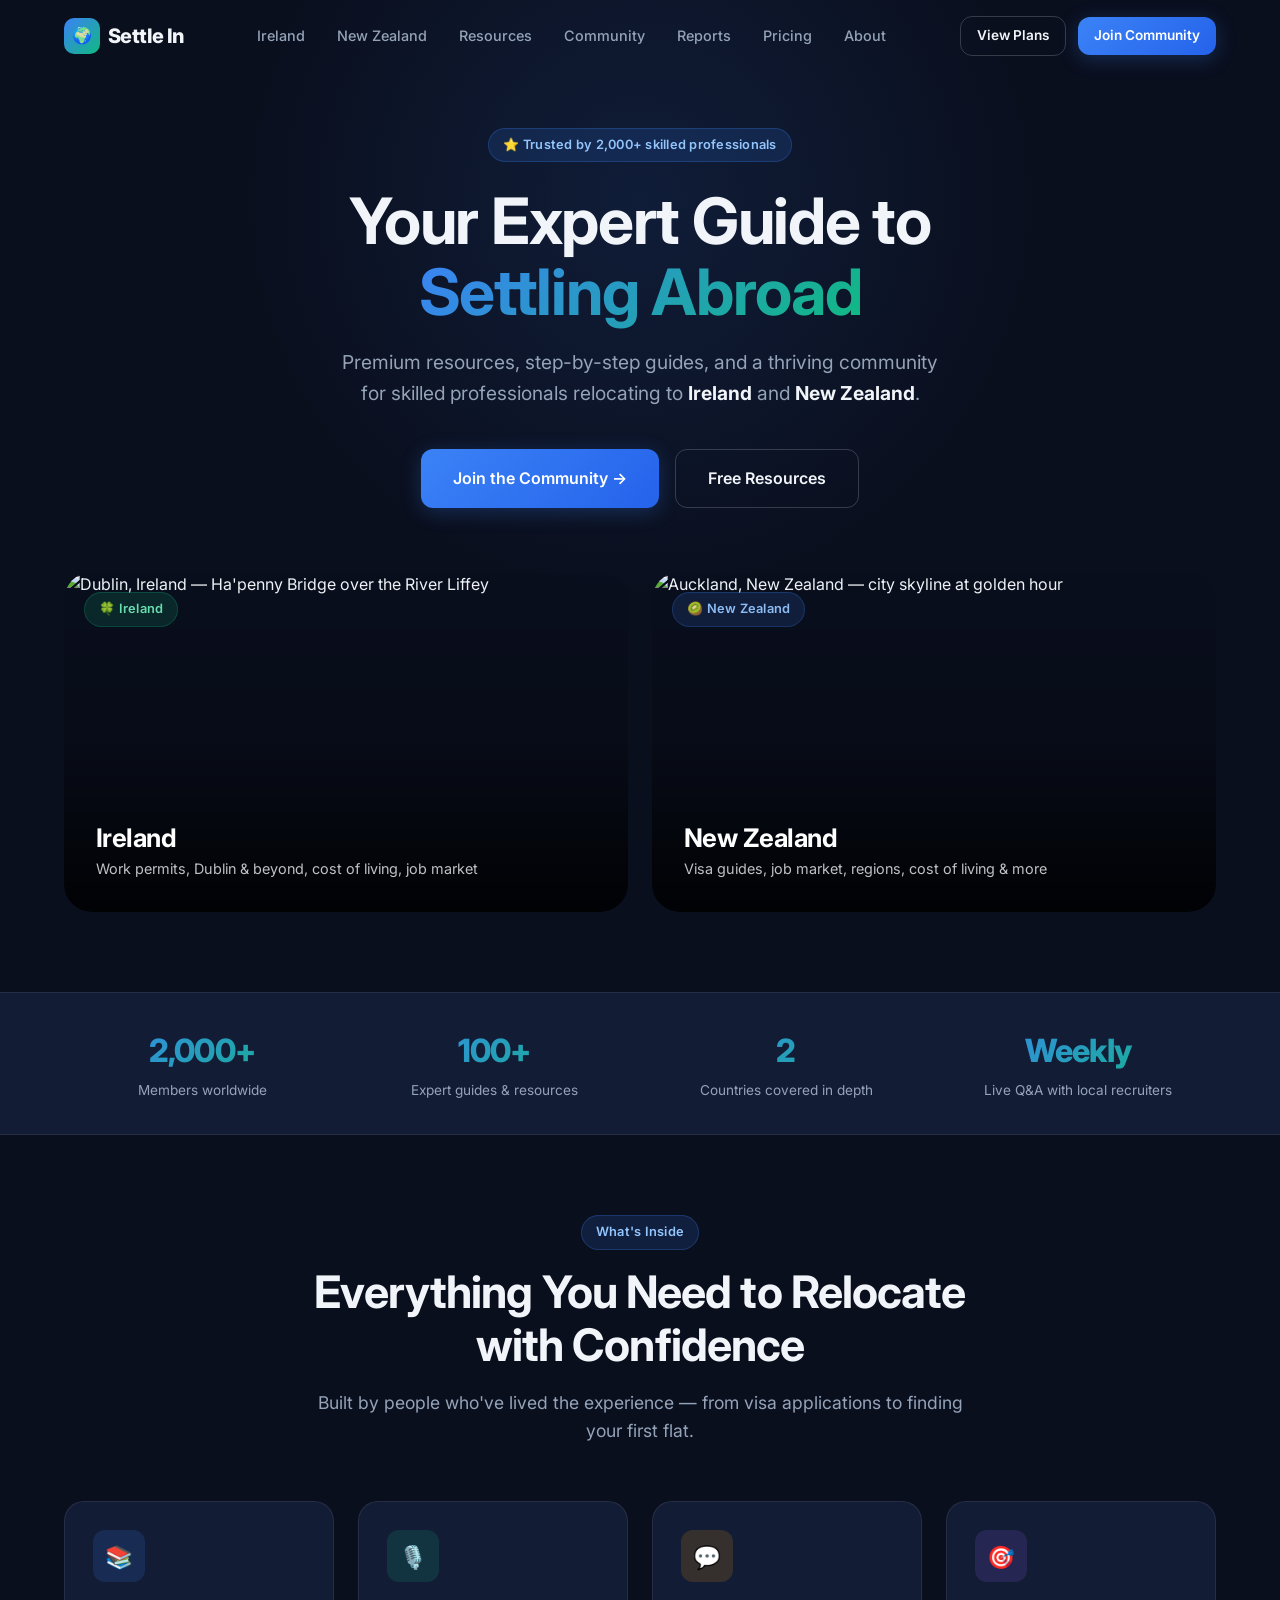
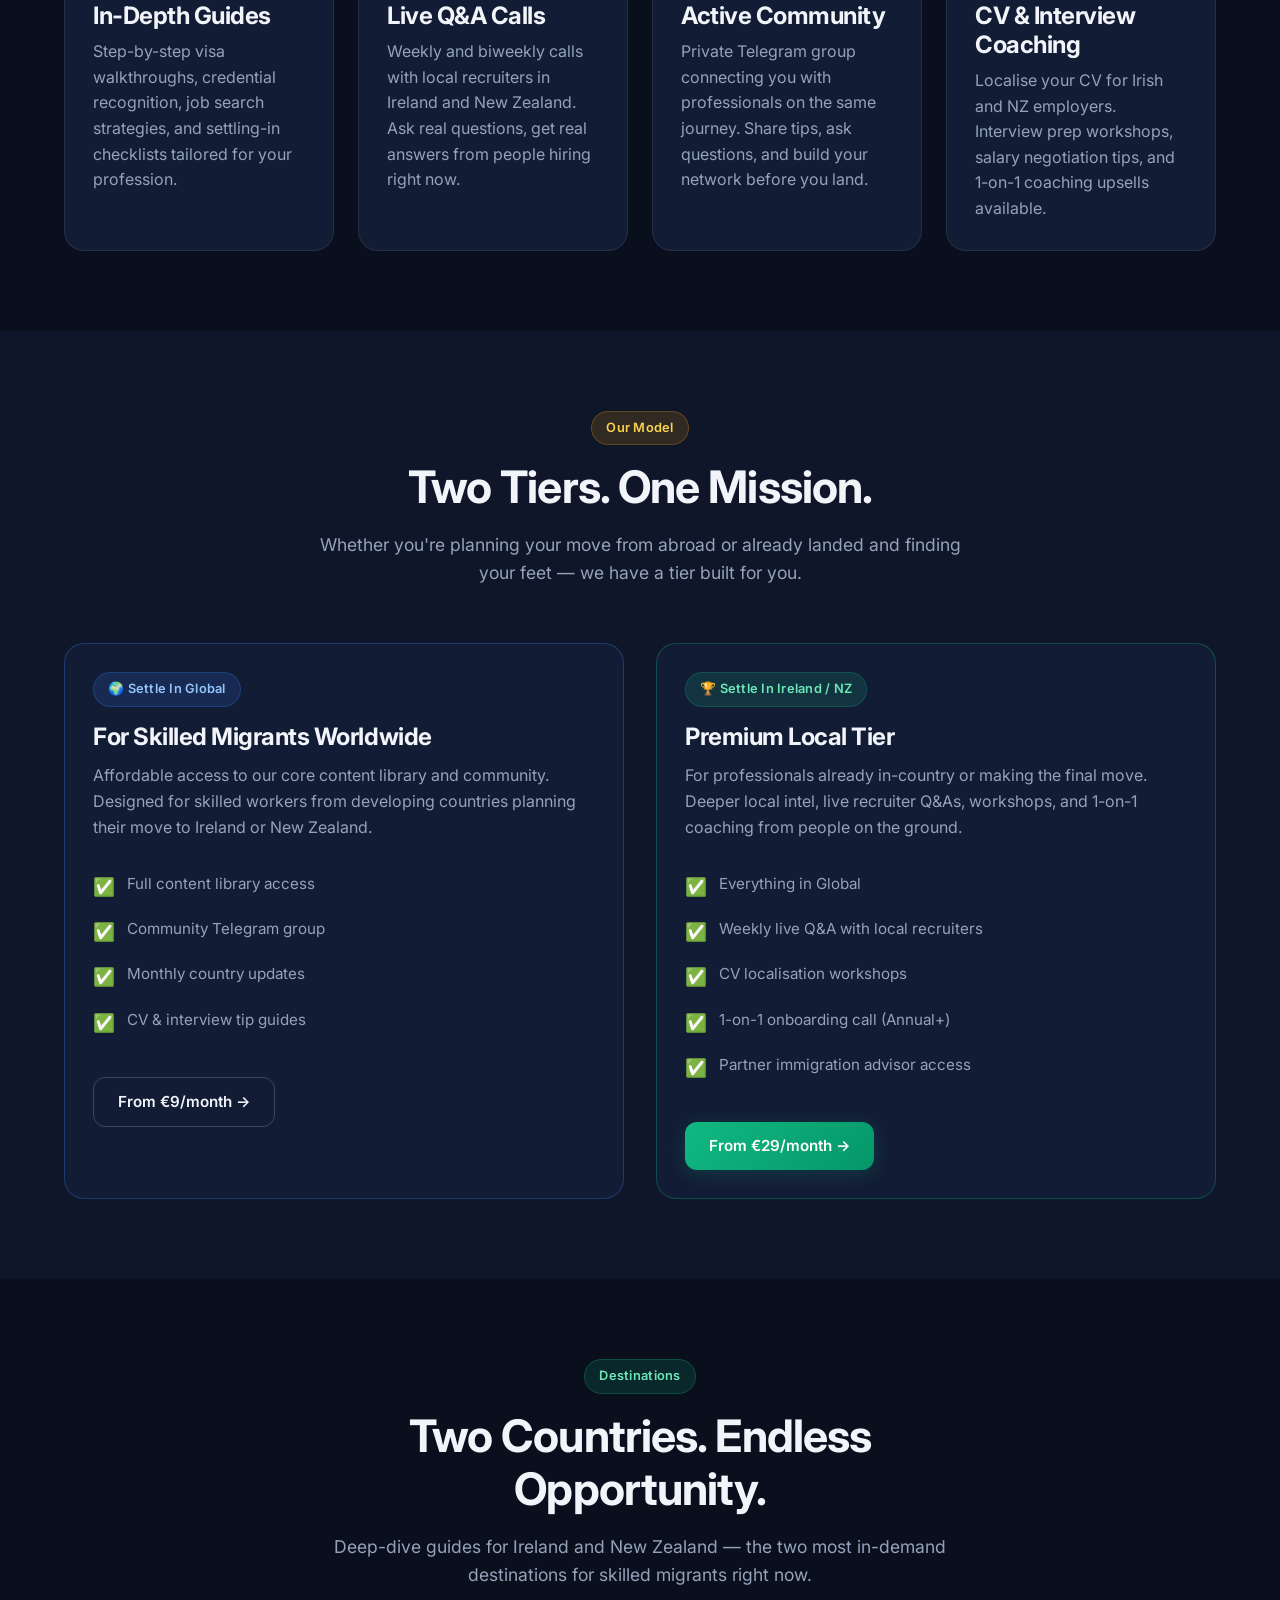
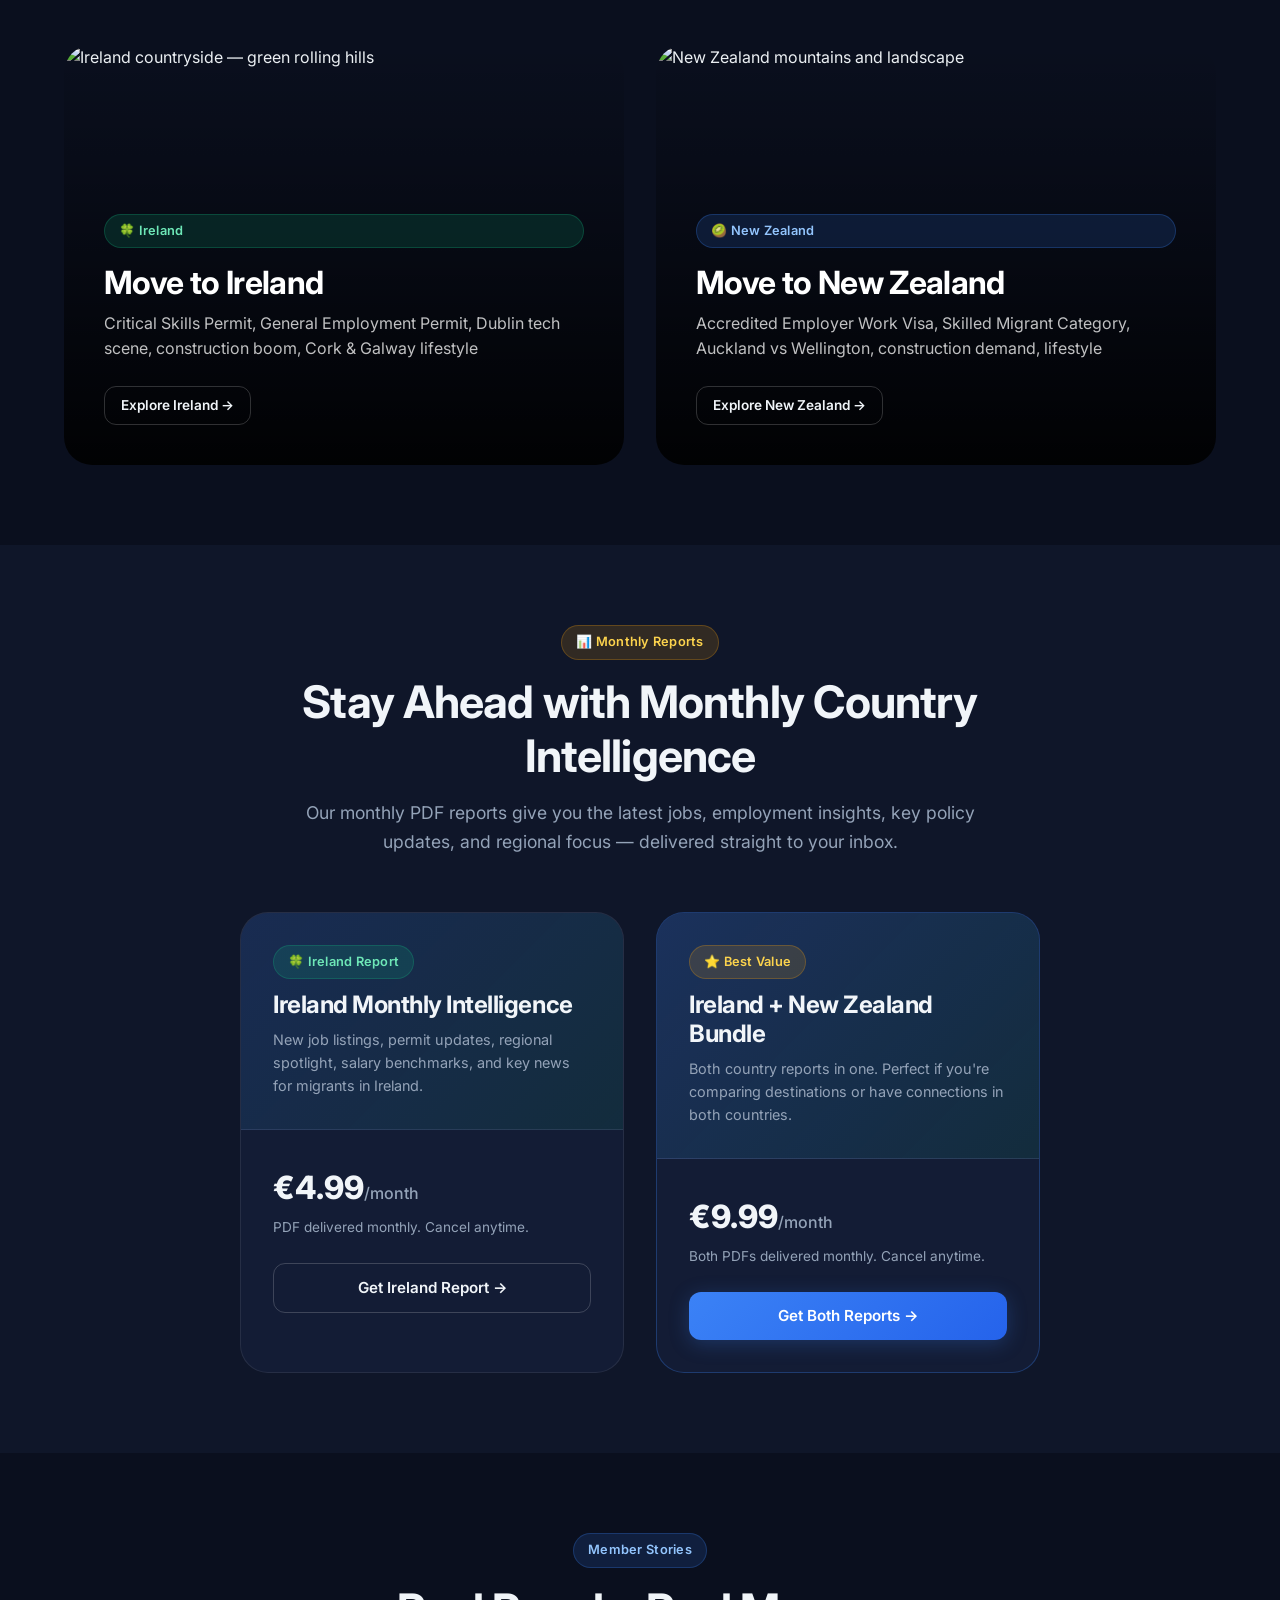
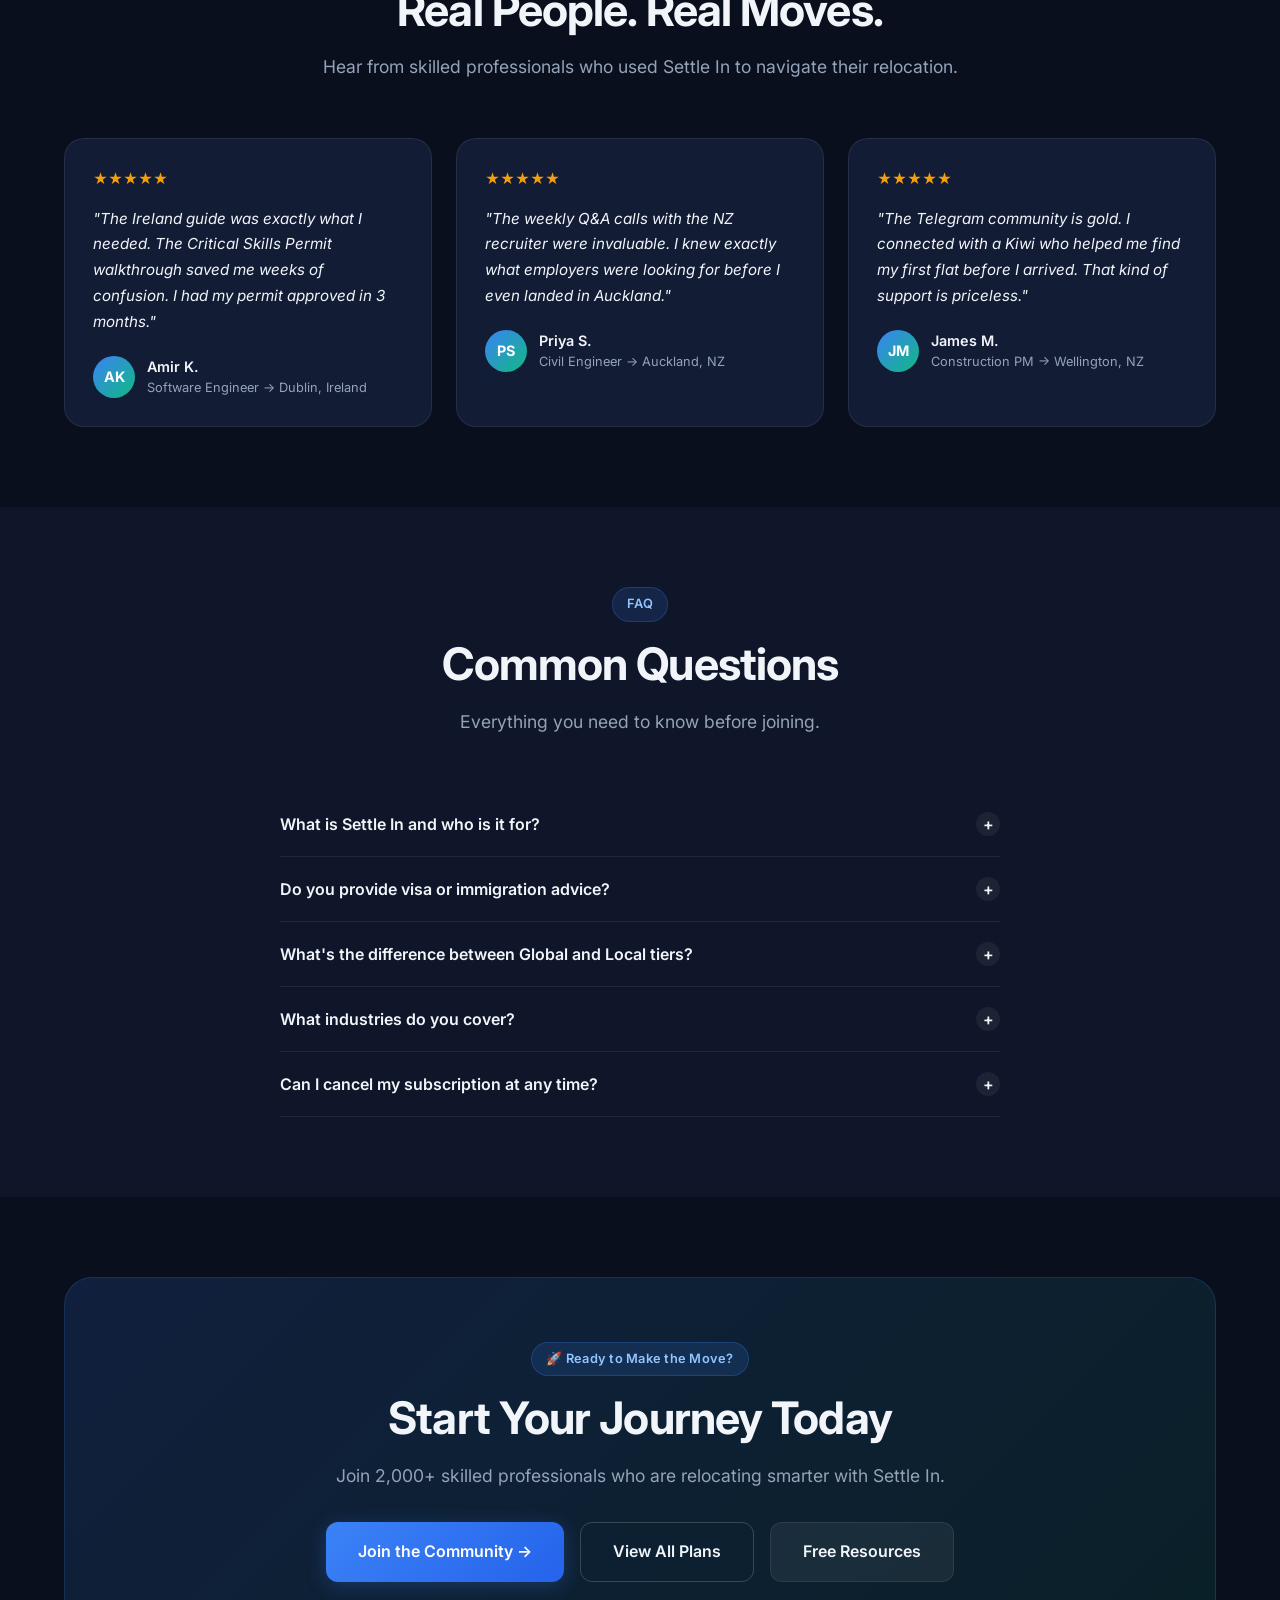
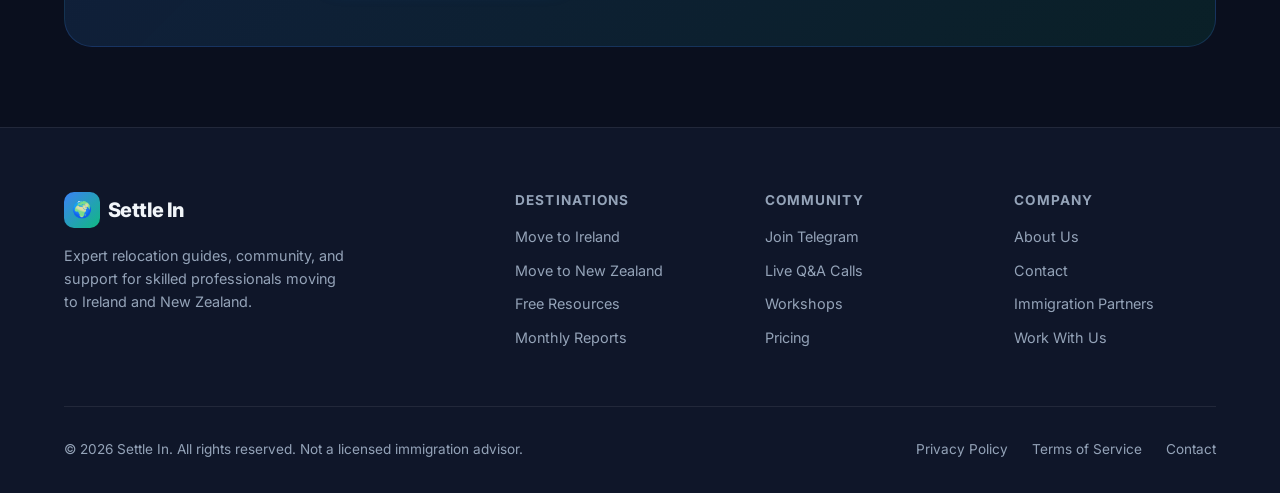
==== index.html @ 3e49f957 "Initial website build" ====
<!DOCTYPE html>
<html lang="en">
<head>
  <meta charset="UTF-8" />
  <meta name="viewport" content="width=device-width, initial-scale=1.0" />
  <title>Settle In — Expert Relocation Guides for Skilled Migrants | Ireland & New Zealand</title>
  <meta name="description" content="Settle In helps skilled professionals relocate to Ireland and New Zealand with confidence. Access expert guides, a thriving community, live Q&A calls, and monthly country reports." />
  <meta name="keywords" content="skilled migrant Ireland, move to New Zealand, expat guide Ireland, NZ immigration guide, relocate to Ireland, settle in New Zealand, work permit Ireland, skilled migrant visa NZ" />
  <link rel="canonical" href="https://www.settlein.io/" />

  <!-- Open Graph -->
  <meta property="og:type" content="website" />
  <meta property="og:url" content="https://www.settlein.io/" />
  <meta property="og:title" content="Settle In — Expert Relocation Guides for Skilled Migrants" />
  <meta property="og:description" content="Premium resources, community, and expert guidance for skilled professionals relocating to Ireland and New Zealand." />
  <meta property="og:image" content="https://images.unsplash.com/photo-1506905925346-21bda4d32df4?w=1200&q=80" />

  <!-- Twitter Card -->
  <meta name="twitter:card" content="summary_large_image" />
  <meta name="twitter:title" content="Settle In — Expert Relocation Guides for Skilled Migrants" />
  <meta name="twitter:description" content="Premium resources, community, and expert guidance for skilled professionals relocating to Ireland and New Zealand." />

  <!-- Fonts -->
  <link rel="preconnect" href="https://fonts.googleapis.com" />
  <link rel="preconnect" href="https://fonts.gstatic.com" crossorigin />
  <link href="https://fonts.googleapis.com/css2?family=Inter:wght@400;500;600;700;800&display=swap" rel="stylesheet" />

  <!-- Styles -->
  <link rel="stylesheet" href="css/style.css" />

  <!-- Structured Data -->
  <script type="application/ld+json">
  {
    "@context": "https://schema.org",
    "@type": "Organization",
    "name": "Settle In",
    "url": "https://www.settlein.io",
    "description": "Expert relocation guides and community for skilled migrants moving to Ireland and New Zealand.",
    "founders": [
      { "@type": "Person", "name": "Mark", "jobTitle": "Ireland Lead — Recruiter & Expat" },
      { "@type": "Person", "name": "Richard", "jobTitle": "New Zealand Lead — Expat & Returning Kiwi" }
    ],
    "areaServed": ["Ireland", "New Zealand"],
    "serviceType": "Relocation Guidance & Community"
  }
  </script>
  <script type="application/ld+json">
  {
    "@context": "https://schema.org",
    "@type": "FAQPage",
    "mainEntity": [
      {
        "@type": "Question",
        "name": "What is Settle In?",
        "acceptedAnswer": { "@type": "Answer", "text": "Settle In is a premium platform providing expert guides, community access, and live Q&A sessions for skilled professionals relocating to Ireland or New Zealand." }
      },
      {
        "@type": "Question",
        "name": "Do you offer visa or immigration advice?",
        "acceptedAnswer": { "@type": "Answer", "text": "We do not provide licensed immigration advice. We partner with accredited immigration advisors in both Ireland and New Zealand who can assist with visa applications." }
      },
      {
        "@type": "Question",
        "name": "What is the difference between Settle In Global and Settle In Ireland/NZ?",
        "acceptedAnswer": { "@type": "Answer", "text": "Settle In Global is our affordable tier for skilled migrants from developing countries. Settle In Ireland and Settle In NZ are premium local tiers with deeper country-specific content, recruiter Q&As, and 1-on-1 coaching." }
      }
    ]
  }
  </script>
</head>
<body>

  <!-- Navigation -->
  <nav class="nav" role="navigation" aria-label="Main navigation">
    <div class="container">
      <div class="nav-inner">
        <a href="index.html" class="nav-logo" aria-label="Settle In Home">
          <div class="logo-icon" aria-hidden="true">🌍</div>
          <span>Settle In</span>
        </a>
        <div class="nav-links">
          <a href="ireland.html">Ireland</a>
          <a href="new-zealand.html">New Zealand</a>
          <a href="resources.html">Resources</a>
          <a href="community.html">Community</a>
          <a href="reports.html">Reports</a>
          <a href="pricing.html">Pricing</a>
          <a href="about.html">About</a>
        </div>
        <div class="nav-cta">
          <a href="pricing.html" class="btn btn-outline btn-sm">View Plans</a>
          <a href="community.html" class="btn btn-primary btn-sm">Join Community</a>
        </div>
        <button class="nav-hamburger" aria-label="Open menu" aria-expanded="false">
          <span></span><span></span><span></span>
        </button>
      </div>
      <div class="nav-mobile">
        <a href="ireland.html">🍀 Ireland</a>
        <a href="new-zealand.html">🥝 New Zealand</a>
        <a href="resources.html">📚 Resources</a>
        <a href="community.html">💬 Community</a>
        <a href="reports.html">📊 Reports</a>
        <a href="pricing.html">💳 Pricing</a>
        <a href="about.html">👥 About</a>
        <a href="contact.html">✉️ Contact</a>
        <a href="community.html" class="btn btn-primary" style="margin-top:0.5rem;justify-content:center;">Join Community</a>
      </div>
    </div>
  </nav>

  <main>

    <!-- Hero -->
    <section class="hero">
      <div class="container">
        <div class="hero-content animate-fade-up">
          <div class="badge badge-blue">⭐ Trusted by 2,000+ skilled professionals</div>
          <h1>Your Expert Guide to<br /><span class="text-gradient">Settling Abroad</span></h1>
          <p>Premium resources, step-by-step guides, and a thriving community for skilled professionals relocating to <strong style="color:var(--color-text)">Ireland</strong> and <strong style="color:var(--color-text)">New Zealand</strong>.</p>
          <div class="hero-ctas">
            <a href="community.html" class="btn btn-primary btn-lg">Join the Community →</a>
            <a href="resources.html" class="btn btn-outline btn-lg">Free Resources</a>
          </div>
        </div>

        <div class="hero-cards animate-fade-up animate-fade-up-delay-2">
          <a href="ireland.html" class="hero-card">
            <img src="https://images.unsplash.com/photo-1549918864-48ac978761a4?w=900&q=80&auto=format&fit=crop" alt="Dublin, Ireland — Ha'penny Bridge over the River Liffey" loading="eager" />
            <div class="hero-card-tag"><span class="badge badge-green">🍀 Ireland</span></div>
            <div class="hero-card-overlay">
              <h3>Ireland</h3>
              <p>Work permits, Dublin & beyond, cost of living, job market</p>
            </div>
          </a>
          <a href="new-zealand.html" class="hero-card">
            <img src="https://images.unsplash.com/photo-1507699622108-4be3abd695ad?w=900&q=80&auto=format&fit=crop" alt="Auckland, New Zealand — city skyline at golden hour" loading="eager" />
            <div class="hero-card-tag"><span class="badge badge-blue">🥝 New Zealand</span></div>
            <div class="hero-card-overlay">
              <h3>New Zealand</h3>
              <p>Visa guides, job market, regions, cost of living & more</p>
            </div>
          </a>
        </div>
      </div>
    </section>

    <!-- Stats Bar -->
    <div class="stats-bar">
      <div class="container">
        <div class="stats-grid">
          <div class="stat-item reveal">
            <div class="stat-number">2,000+</div>
            <div class="stat-label">Members worldwide</div>
          </div>
          <div class="stat-item reveal">
            <div class="stat-number">100+</div>
            <div class="stat-label">Expert guides & resources</div>
          </div>
          <div class="stat-item reveal">
            <div class="stat-number">2</div>
            <div class="stat-label">Countries covered in depth</div>
          </div>
          <div class="stat-item reveal">
            <div class="stat-number">Weekly</div>
            <div class="stat-label">Live Q&A with local recruiters</div>
          </div>
        </div>
      </div>
    </div>

    <!-- What We Offer -->
    <section class="section">
      <div class="container">
        <div class="section-header reveal">
          <div class="badge badge-blue">What's Inside</div>
          <h2>Everything You Need to Relocate with Confidence</h2>
          <p>Built by people who've lived the experience — from visa applications to finding your first flat.</p>
        </div>
        <div class="grid-4">
          <div class="card reveal">
            <div class="feature-icon feature-icon-blue">📚</div>
            <h3>In-Depth Guides</h3>
            <p style="margin-top:0.5rem">Step-by-step visa walkthroughs, credential recognition, job search strategies, and settling-in checklists tailored for your profession.</p>
          </div>
          <div class="card reveal">
            <div class="feature-icon feature-icon-green">🎙️</div>
            <h3>Live Q&A Calls</h3>
            <p style="margin-top:0.5rem">Weekly and biweekly calls with local recruiters in Ireland and New Zealand. Ask real questions, get real answers from people hiring right now.</p>
          </div>
          <div class="card reveal">
            <div class="feature-icon feature-icon-gold">💬</div>
            <h3>Active Community</h3>
            <p style="margin-top:0.5rem">Private Telegram group connecting you with professionals on the same journey. Share tips, ask questions, and build your network before you land.</p>
          </div>
          <div class="card reveal">
            <div class="feature-icon feature-icon-purple">🎯</div>
            <h3>CV & Interview Coaching</h3>
            <p style="margin-top:0.5rem">Localise your CV for Irish and NZ employers. Interview prep workshops, salary negotiation tips, and 1-on-1 coaching upsells available.</p>
          </div>
        </div>
      </div>
    </section>

    <!-- Two-Tier Model -->
    <section class="section" style="background:var(--color-bg-2)">
      <div class="container">
        <div class="section-header reveal">
          <div class="badge badge-gold">Our Model</div>
          <h2>Two Tiers. One Mission.</h2>
          <p>Whether you're planning your move from abroad or already landed and finding your feet — we have a tier built for you.</p>
        </div>
        <div class="grid-2">
          <div class="card reveal" style="border-color:rgba(59,130,246,0.3)">
            <div class="badge badge-blue" style="margin-bottom:1rem">🌍 Settle In Global</div>
            <h3>For Skilled Migrants Worldwide</h3>
            <p style="margin-top:0.75rem;margin-bottom:1.5rem">Affordable access to our core content library and community. Designed for skilled workers from developing countries planning their move to Ireland or New Zealand.</p>
            <ul class="info-list">
              <li><span class="icon">✅</span> Full content library access</li>
              <li><span class="icon">✅</span> Community Telegram group</li>
              <li><span class="icon">✅</span> Monthly country updates</li>
              <li><span class="icon">✅</span> CV & interview tip guides</li>
            </ul>
            <a href="pricing.html" class="btn btn-outline">From €9/month →</a>
          </div>
          <div class="card reveal" style="border-color:rgba(16,185,129,0.3)">
            <div class="badge badge-green" style="margin-bottom:1rem">🏆 Settle In Ireland / NZ</div>
            <h3>Premium Local Tier</h3>
            <p style="margin-top:0.75rem;margin-bottom:1.5rem">For professionals already in-country or making the final move. Deeper local intel, live recruiter Q&As, workshops, and 1-on-1 coaching from people on the ground.</p>
            <ul class="info-list">
              <li><span class="icon">✅</span> Everything in Global</li>
              <li><span class="icon">✅</span> Weekly live Q&A with local recruiters</li>
              <li><span class="icon">✅</span> CV localisation workshops</li>
              <li><span class="icon">✅</span> 1-on-1 onboarding call (Annual+)</li>
              <li><span class="icon">✅</span> Partner immigration advisor access</li>
            </ul>
            <a href="pricing.html" class="btn btn-emerald">From €29/month →</a>
          </div>
        </div>
      </div>
    </section>

    <!-- Destinations -->
    <section class="section">
      <div class="container">
        <div class="section-header reveal">
          <div class="badge badge-green">Destinations</div>
          <h2>Two Countries. Endless Opportunity.</h2>
          <p>Deep-dive guides for Ireland and New Zealand — the two most in-demand destinations for skilled migrants right now.</p>
        </div>
        <div class="grid-2">
          <a href="ireland.html" class="destination-card reveal">
            <img src="https://images.unsplash.com/photo-1590089415225-401ed6f9db8e?w=900&q=80&auto=format&fit=crop" alt="Ireland countryside — green rolling hills" loading="lazy" />
            <div class="destination-overlay">
              <span class="badge badge-green" style="margin-bottom:1rem">🍀 Ireland</span>
              <h3>Move to Ireland</h3>
              <p>Critical Skills Permit, General Employment Permit, Dublin tech scene, construction boom, Cork & Galway lifestyle</p>
              <span class="btn btn-outline btn-sm" style="width:fit-content">Explore Ireland →</span>
            </div>
          </a>
          <a href="new-zealand.html" class="destination-card reveal">
            <img src="https://images.unsplash.com/photo-1506905925346-21bda4d32df4?w=900&q=80&auto=format&fit=crop" alt="New Zealand mountains and landscape" loading="lazy" />
            <div class="destination-overlay">
              <span class="badge badge-blue" style="margin-bottom:1rem">🥝 New Zealand</span>
              <h3>Move to New Zealand</h3>
              <p>Accredited Employer Work Visa, Skilled Migrant Category, Auckland vs Wellington, construction demand, lifestyle</p>
              <span class="btn btn-outline btn-sm" style="width:fit-content">Explore New Zealand →</span>
            </div>
          </a>
        </div>
      </div>
    </section>

    <!-- Monthly Reports -->
    <section class="section" style="background:var(--color-bg-2)">
      <div class="container">
        <div class="section-header reveal">
          <div class="badge badge-gold">📊 Monthly Reports</div>
          <h2>Stay Ahead with Monthly Country Intelligence</h2>
          <p>Our monthly PDF reports give you the latest jobs, employment insights, key policy updates, and regional focus — delivered straight to your inbox.</p>
        </div>
        <div class="grid-2" style="max-width:800px;margin:0 auto">
          <div class="report-card reveal">
            <div class="report-card-header">
              <div class="badge badge-green" style="margin-bottom:0.75rem">🍀 Ireland Report</div>
              <h3>Ireland Monthly Intelligence</h3>
              <p style="margin-top:0.5rem;font-size:0.9rem">New job listings, permit updates, regional spotlight, salary benchmarks, and key news for migrants in Ireland.</p>
            </div>
            <div class="report-card-body">
              <div style="font-size:2rem;font-weight:800;color:var(--color-text);margin-bottom:0.25rem">€4.99<span style="font-size:1rem;font-weight:500;color:var(--color-text-muted)">/month</span></div>
              <p style="font-size:0.85rem;margin-bottom:1.5rem">PDF delivered monthly. Cancel anytime.</p>
              <a href="reports.html" class="btn btn-outline" style="width:100%;justify-content:center">Get Ireland Report →</a>
            </div>
          </div>
          <div class="report-card reveal" style="border-color:rgba(59,130,246,0.3)">
            <div class="report-card-header" style="background:linear-gradient(135deg,rgba(59,130,246,0.2),rgba(16,185,129,0.1))">
              <div class="badge badge-gold" style="margin-bottom:0.75rem">⭐ Best Value</div>
              <h3>Ireland + New Zealand Bundle</h3>
              <p style="margin-top:0.5rem;font-size:0.9rem">Both country reports in one. Perfect if you're comparing destinations or have connections in both countries.</p>
            </div>
            <div class="report-card-body">
              <div style="font-size:2rem;font-weight:800;color:var(--color-text);margin-bottom:0.25rem">€9.99<span style="font-size:1rem;font-weight:500;color:var(--color-text-muted)">/month</span></div>
              <p style="font-size:0.85rem;margin-bottom:1.5rem">Both PDFs delivered monthly. Cancel anytime.</p>
              <a href="reports.html" class="btn btn-primary" style="width:100%;justify-content:center">Get Both Reports →</a>
            </div>
          </div>
        </div>
      </div>
    </section>

    <!-- Testimonials -->
    <section class="section">
      <div class="container">
        <div class="section-header reveal">
          <div class="badge badge-blue">Member Stories</div>
          <h2>Real People. Real Moves.</h2>
          <p>Hear from skilled professionals who used Settle In to navigate their relocation.</p>
        </div>
        <div class="grid-3">
          <div class="testimonial-card reveal">
            <div class="testimonial-stars">★★★★★</div>
            <p class="testimonial-text">"The Ireland guide was exactly what I needed. The Critical Skills Permit walkthrough saved me weeks of confusion. I had my permit approved in 3 months."</p>
            <div class="testimonial-author">
              <div class="testimonial-avatar">AK</div>
              <div>
                <div class="testimonial-name">Amir K.</div>
                <div class="testimonial-role">Software Engineer → Dublin, Ireland</div>
              </div>
            </div>
          </div>
          <div class="testimonial-card reveal">
            <div class="testimonial-stars">★★★★★</div>
            <p class="testimonial-text">"The weekly Q&A calls with the NZ recruiter were invaluable. I knew exactly what employers were looking for before I even landed in Auckland."</p>
            <div class="testimonial-author">
              <div class="testimonial-avatar">PS</div>
              <div>
                <div class="testimonial-name">Priya S.</div>
                <div class="testimonial-role">Civil Engineer → Auckland, NZ</div>
              </div>
            </div>
          </div>
          <div class="testimonial-card reveal">
            <div class="testimonial-stars">★★★★★</div>
            <p class="testimonial-text">"The Telegram community is gold. I connected with a Kiwi who helped me find my first flat before I arrived. That kind of support is priceless."</p>
            <div class="testimonial-author">
              <div class="testimonial-avatar">JM</div>
              <div>
                <div class="testimonial-name">James M.</div>
                <div class="testimonial-role">Construction PM → Wellington, NZ</div>
              </div>
            </div>
          </div>
        </div>
      </div>
    </section>

    <!-- FAQ -->
    <section class="section" style="background:var(--color-bg-2)">
      <div class="container">
        <div class="section-header reveal">
          <div class="badge badge-blue">FAQ</div>
          <h2>Common Questions</h2>
          <p>Everything you need to know before joining.</p>
        </div>
        <div style="max-width:720px;margin:0 auto">
          <div class="faq-item reveal">
            <button class="faq-question">What is Settle In and who is it for? <span class="faq-icon">+</span></button>
            <div class="faq-answer"><div class="faq-answer-inner">Settle In is a premium platform for skilled professionals planning to relocate to Ireland or New Zealand. Whether you're a construction worker, engineer, nurse, or tech professional — if you're considering making the move, Settle In gives you the guides, community, and expert access to do it with confidence.</div></div>
          </div>
          <div class="faq-item reveal">
            <button class="faq-question">Do you provide visa or immigration advice? <span class="faq-icon">+</span></button>
            <div class="faq-answer"><div class="faq-answer-inner">We do not provide licensed immigration or legal advice. Our guides are informational resources based on publicly available information and lived experience. We partner with accredited immigration advisors in both Ireland and New Zealand who can assist with your specific visa application — you'll find their details in the Community section.</div></div>
          </div>
          <div class="faq-item reveal">
            <button class="faq-question">What's the difference between Global and Local tiers? <span class="faq-icon">+</span></button>
            <div class="faq-answer"><div class="faq-answer-inner">Settle In Global is our affordable entry-level tier designed for skilled migrants from developing countries who are in the planning phase. Settle In Ireland and Settle In NZ are premium local tiers with deeper country-specific content, live recruiter Q&As, CV workshops, and 1-on-1 coaching — ideal for those making the final move or already in-country.</div></div>
          </div>
          <div class="faq-item reveal">
            <button class="faq-question">What industries do you cover? <span class="faq-icon">+</span></button>
            <div class="faq-answer"><div class="faq-answer-inner">Our founders have backgrounds in construction recruitment (NZ) and technology recruitment (Ireland), so those sectors are covered in particular depth. However, our guides cover a wide range of skilled professions including engineering, healthcare, IT, finance, and trades. The community includes professionals from many industries who share sector-specific insights.</div></div>
          </div>
          <div class="faq-item reveal">
            <button class="faq-question">Can I cancel my subscription at any time? <span class="faq-icon">+</span></button>
            <div class="faq-answer"><div class="faq-answer-inner">Yes. Monthly subscriptions can be cancelled at any time with no penalty. Annual plans can be cancelled before renewal. Lifetime access is a one-time payment with no recurring charges.</div></div>
          </div>
        </div>
      </div>
    </section>

    <!-- CTA Banner -->
    <section class="section">
      <div class="container">
        <div class="cta-banner reveal">
          <div class="badge badge-blue" style="margin-bottom:1rem">🚀 Ready to Make the Move?</div>
          <h2>Start Your Journey Today</h2>
          <p>Join 2,000+ skilled professionals who are relocating smarter with Settle In.</p>
          <div class="cta-buttons">
            <a href="community.html" class="btn btn-primary btn-lg">Join the Community →</a>
            <a href="pricing.html" class="btn btn-outline btn-lg">View All Plans</a>
            <a href="resources.html" class="btn btn-ghost btn-lg">Free Resources</a>
          </div>
        </div>
      </div>
    </section>

  </main>

  <!-- Footer -->
  <footer class="footer">
    <div class="container">
      <div class="footer-grid">
        <div class="footer-brand">
          <a href="index.html" class="nav-logo">
            <div class="logo-icon">🌍</div>
            <span>Settle In</span>
          </a>
          <p>Expert relocation guides, community, and support for skilled professionals moving to Ireland and New Zealand.</p>
        </div>
        <div class="footer-col">
          <h4>Destinations</h4>
          <ul>
            <li><a href="ireland.html">Move to Ireland</a></li>
            <li><a href="new-zealand.html">Move to New Zealand</a></li>
            <li><a href="resources.html">Free Resources</a></li>
            <li><a href="reports.html">Monthly Reports</a></li>
          </ul>
        </div>
        <div class="footer-col">
          <h4>Community</h4>
          <ul>
            <li><a href="community.html">Join Telegram</a></li>
            <li><a href="community.html#calls">Live Q&A Calls</a></li>
            <li><a href="community.html#workshops">Workshops</a></li>
            <li><a href="pricing.html">Pricing</a></li>
          </ul>
        </div>
        <div class="footer-col">
          <h4>Company</h4>
          <ul>
            <li><a href="about.html">About Us</a></li>
            <li><a href="contact.html">Contact</a></li>
            <li><a href="contact.html#partners">Immigration Partners</a></li>
            <li><a href="contact.html">Work With Us</a></li>
          </ul>
        </div>
      </div>
      <div class="footer-bottom">
        <p style="color:var(--color-text-muted)">© 2026 Settle In. All rights reserved. Not a licensed immigration advisor.</p>
        <div class="footer-legal">
          <a href="#">Privacy Policy</a>
          <a href="#">Terms of Service</a>
          <a href="contact.html">Contact</a>
        </div>
      </div>
    </div>
  </footer>

  <script src="js/main.js"></script>
</body>
</html>
---- css/style.css ----
/* ============================================================
   SETTLE IN — Premium Design System
   Dark, minimal, high-end
   ============================================================ */

/* ---------- CSS Custom Properties ---------- */
:root {
  --color-bg:          #0a0f1e;
  --color-bg-2:        #0f1629;
  --color-bg-card:     #131c35;
  --color-bg-glass:    rgba(19, 28, 53, 0.7);
  --color-border:      rgba(255,255,255,0.08);
  --color-border-hover:rgba(255,255,255,0.18);

  --color-primary:     #3b82f6;   /* electric blue */
  --color-primary-glow:rgba(59,130,246,0.25);
  --color-emerald:     #10b981;   /* NZ / Ireland green */
  --color-emerald-glow:rgba(16,185,129,0.2);
  --color-gold:        #f59e0b;

  --color-text:        #f1f5f9;
  --color-text-muted:  #94a3b8;
  --color-text-faint:  #475569;

  --radius-sm:  6px;
  --radius-md:  12px;
  --radius-lg:  20px;
  --radius-xl:  28px;

  --shadow-card: 0 4px 24px rgba(0,0,0,0.4);
  --shadow-glow: 0 0 40px rgba(59,130,246,0.15);

  --transition: 0.25s cubic-bezier(0.4,0,0.2,1);
  --font: 'Inter', system-ui, -apple-system, sans-serif;
}

/* ---------- Reset & Base ---------- */
*, *::before, *::after { box-sizing: border-box; margin: 0; padding: 0; }

html { scroll-behavior: smooth; font-size: 16px; }

body {
  font-family: var(--font);
  background-color: var(--color-bg);
  color: var(--color-text);
  line-height: 1.6;
  -webkit-font-smoothing: antialiased;
  overflow-x: hidden;
}

img { max-width: 100%; height: auto; display: block; }
a  { color: inherit; text-decoration: none; }
ul { list-style: none; }
button { cursor: pointer; font-family: var(--font); }

/* ---------- Typography ---------- */
h1, h2, h3, h4, h5 {
  font-weight: 700;
  line-height: 1.2;
  letter-spacing: -0.02em;
}
h1 { font-size: clamp(2.2rem, 5vw, 4rem); }
h2 { font-size: clamp(1.8rem, 3.5vw, 2.8rem); }
h3 { font-size: clamp(1.2rem, 2vw, 1.5rem); }
h4 { font-size: 1.1rem; }

p { color: var(--color-text-muted); }

.text-gradient {
  background: linear-gradient(135deg, var(--color-primary) 0%, var(--color-emerald) 100%);
  -webkit-background-clip: text;
  -webkit-text-fill-color: transparent;
  background-clip: text;
}

/* ---------- Layout ---------- */
.container {
  max-width: 1200px;
  margin: 0 auto;
  padding: 0 1.5rem;
}

.section { padding: 5rem 0; }
.section-sm { padding: 3rem 0; }

.grid-2 { display: grid; grid-template-columns: 1fr 1fr; gap: 2rem; }
.grid-3 { display: grid; grid-template-columns: repeat(3, 1fr); gap: 1.5rem; }
.grid-4 { display: grid; grid-template-columns: repeat(4, 1fr); gap: 1.5rem; }

@media (max-width: 900px) {
  .grid-4 { grid-template-columns: repeat(2, 1fr); }
  .grid-3 { grid-template-columns: repeat(2, 1fr); }
}
@media (max-width: 640px) {
  .grid-2, .grid-3, .grid-4 { grid-template-columns: 1fr; }
  .section { padding: 3.5rem 0; }
}

/* ---------- Navigation ---------- */
.nav {
  position: fixed;
  top: 0; left: 0; right: 0;
  z-index: 1000;
  padding: 1rem 0;
  transition: background var(--transition), backdrop-filter var(--transition), border-color var(--transition);
  border-bottom: 1px solid transparent;
}

.nav.scrolled {
  background: rgba(10, 15, 30, 0.92);
  backdrop-filter: blur(20px);
  -webkit-backdrop-filter: blur(20px);
  border-bottom-color: var(--color-border);
}

.nav-inner {
  display: flex;
  align-items: center;
  justify-content: space-between;
  gap: 2rem;
}

.nav-logo {
  display: flex;
  align-items: center;
  gap: 0.5rem;
  font-weight: 800;
  font-size: 1.25rem;
  letter-spacing: -0.03em;
}

.nav-logo .logo-icon {
  width: 36px; height: 36px;
  background: linear-gradient(135deg, var(--color-primary), var(--color-emerald));
  border-radius: 10px;
  display: flex; align-items: center; justify-content: center;
  font-size: 1rem;
}

.nav-links {
  display: flex;
  align-items: center;
  gap: 0.25rem;
}

.nav-links a {
  padding: 0.5rem 0.875rem;
  border-radius: var(--radius-sm);
  font-size: 0.9rem;
  font-weight: 500;
  color: var(--color-text-muted);
  transition: color var(--transition), background var(--transition);
}

.nav-links a:hover,
.nav-links a.active {
  color: var(--color-text);
  background: rgba(255,255,255,0.06);
}

.nav-cta {
  display: flex;
  align-items: center;
  gap: 0.75rem;
}

.nav-hamburger {
  display: none;
  flex-direction: column;
  gap: 5px;
  background: none;
  border: none;
  padding: 0.5rem;
}

.nav-hamburger span {
  display: block;
  width: 22px; height: 2px;
  background: var(--color-text);
  border-radius: 2px;
  transition: var(--transition);
}

.nav-mobile {
  display: none;
  flex-direction: column;
  gap: 0.25rem;
  padding: 1rem 0;
  border-top: 1px solid var(--color-border);
  margin-top: 1rem;
}

.nav-mobile a {
  padding: 0.75rem 1rem;
  border-radius: var(--radius-sm);
  font-size: 0.95rem;
  font-weight: 500;
  color: var(--color-text-muted);
  transition: color var(--transition), background var(--transition);
}

.nav-mobile a:hover { color: var(--color-text); background: rgba(255,255,255,0.06); }

@media (max-width: 900px) {
  .nav-links { display: none; }
  .nav-hamburger { display: flex; }
  .nav-cta .btn-outline { display: none; }
}

/* ---------- Buttons ---------- */
.btn {
  display: inline-flex;
  align-items: center;
  gap: 0.5rem;
  padding: 0.75rem 1.5rem;
  border-radius: var(--radius-md);
  font-size: 0.95rem;
  font-weight: 600;
  border: none;
  transition: all var(--transition);
  white-space: nowrap;
  text-decoration: none;
}

.btn-primary {
  background: linear-gradient(135deg, var(--color-primary), #2563eb);
  color: #fff;
  box-shadow: 0 4px 20px var(--color-primary-glow);
}
.btn-primary:hover {
  transform: translateY(-2px);
  box-shadow: 0 8px 30px var(--color-primary-glow);
}

.btn-emerald {
  background: linear-gradient(135deg, var(--color-emerald), #059669);
  color: #fff;
  box-shadow: 0 4px 20px var(--color-emerald-glow);
}
.btn-emerald:hover {
  transform: translateY(-2px);
  box-shadow: 0 8px 30px var(--color-emerald-glow);
}

.btn-outline {
  background: transparent;
  color: var(--color-text);
  border: 1px solid var(--color-border-hover);
}
.btn-outline:hover {
  background: rgba(255,255,255,0.06);
  border-color: rgba(255,255,255,0.3);
  transform: translateY(-1px);
}

.btn-ghost {
  background: rgba(255,255,255,0.06);
  color: var(--color-text);
  border: 1px solid var(--color-border);
}
.btn-ghost:hover {
  background: rgba(255,255,255,0.1);
}

.btn-lg { padding: 1rem 2rem; font-size: 1rem; }
.btn-sm { padding: 0.5rem 1rem; font-size: 0.85rem; }

/* ---------- Cards ---------- */
.card {
  background: var(--color-bg-card);
  border: 1px solid var(--color-border);
  border-radius: var(--radius-lg);
  padding: 1.75rem;
  transition: border-color var(--transition), box-shadow var(--transition), transform var(--transition);
}

.card:hover {
  border-color: var(--color-border-hover);
  box-shadow: var(--shadow-card);
  transform: translateY(-3px);
}

.card-glass {
  background: var(--color-bg-glass);
  backdrop-filter: blur(20px);
  -webkit-backdrop-filter: blur(20px);
  border: 1px solid var(--color-border);
  border-radius: var(--radius-lg);
  padding: 1.75rem;
}

/* ---------- Badges ---------- */
.badge {
  display: inline-flex;
  align-items: center;
  gap: 0.375rem;
  padding: 0.375rem 0.875rem;
  border-radius: 100px;
  font-size: 0.8rem;
  font-weight: 600;
  letter-spacing: 0.02em;
}

.badge-blue {
  background: rgba(59,130,246,0.15);
  color: #93c5fd;
  border: 1px solid rgba(59,130,246,0.25);
}

.badge-green {
  background: rgba(16,185,129,0.15);
  color: #6ee7b7;
  border: 1px solid rgba(16,185,129,0.25);
}

.badge-gold {
  background: rgba(245,158,11,0.15);
  color: #fcd34d;
  border: 1px solid rgba(245,158,11,0.25);
}

/* ---------- Section Headers ---------- */
.section-header {
  text-align: center;
  max-width: 680px;
  margin: 0 auto 3.5rem;
}

.section-header .badge { margin-bottom: 1rem; }
.section-header h2 { margin-bottom: 1rem; }
.section-header p { font-size: 1.1rem; }

/* ---------- Hero ---------- */
.hero {
  padding: 8rem 0 5rem;
  position: relative;
  overflow: hidden;
}

.hero::before {
  content: '';
  position: absolute;
  top: -200px; left: 50%;
  transform: translateX(-50%);
  width: 800px; height: 800px;
  background: radial-gradient(circle, rgba(59,130,246,0.12) 0%, transparent 70%);
  pointer-events: none;
}

.hero-content {
  text-align: center;
  max-width: 800px;
  margin: 0 auto 4rem;
}

.hero-content .badge { margin-bottom: 1.5rem; }

.hero-content h1 {
  margin-bottom: 1.25rem;
  line-height: 1.1;
}

.hero-content p {
  font-size: 1.2rem;
  max-width: 600px;
  margin: 0 auto 2.5rem;
}

.hero-ctas {
  display: flex;
  gap: 1rem;
  justify-content: center;
  flex-wrap: wrap;
}

.hero-cards {
  display: grid;
  grid-template-columns: 1fr 1fr;
  gap: 1.5rem;
  margin-top: 4rem;
}

.hero-card {
  position: relative;
  border-radius: var(--radius-xl);
  overflow: hidden;
  height: 340px;
  cursor: pointer;
  display: block;
}

.hero-card img {
  width: 100%; height: 100%;
  object-fit: cover;
  transition: transform 0.6s cubic-bezier(0.4,0,0.2,1);
}

.hero-card:hover img { transform: scale(1.06); }

.hero-card-overlay {
  position: absolute;
  inset: 0;
  background: linear-gradient(to top, rgba(0,0,0,0.85) 0%, rgba(0,0,0,0.2) 50%, transparent 100%);
  display: flex;
  flex-direction: column;
  justify-content: flex-end;
  padding: 2rem;
  transition: background var(--transition);
}

.hero-card:hover .hero-card-overlay {
  background: linear-gradient(to top, rgba(0,0,0,0.9) 0%, rgba(0,0,0,0.3) 50%, transparent 100%);
}

.hero-card-overlay h3 { color: #fff; font-size: 1.6rem; margin-bottom: 0.25rem; }
.hero-card-overlay p  { color: rgba(255,255,255,0.75); font-size: 0.9rem; }

.hero-card-tag {
  position: absolute;
  top: 1.25rem; left: 1.25rem;
}

@media (max-width: 640px) {
  .hero { padding: 6rem 0 3.5rem; }
  .hero-cards { grid-template-columns: 1fr; }
  .hero-card { height: 260px; }
}

/* ---------- Stats Bar ---------- */
.stats-bar {
  background: var(--color-bg-card);
  border-top: 1px solid var(--color-border);
  border-bottom: 1px solid var(--color-border);
  padding: 2rem 0;
}

.stats-grid {
  display: grid;
  grid-template-columns: repeat(4, 1fr);
  gap: 1rem;
  text-align: center;
}

.stat-item .stat-number {
  font-size: 2rem;
  font-weight: 800;
  letter-spacing: -0.03em;
  background: linear-gradient(135deg, var(--color-primary), var(--color-emerald));
  -webkit-background-clip: text;
  -webkit-text-fill-color: transparent;
  background-clip: text;
}

.stat-item .stat-label {
  font-size: 0.85rem;
  color: var(--color-text-muted);
  margin-top: 0.25rem;
}

@media (max-width: 640px) {
  .stats-grid { grid-template-columns: repeat(2, 1fr); gap: 1.5rem; }
}

/* ---------- Feature Icons ---------- */
.feature-icon {
  width: 52px; height: 52px;
  border-radius: var(--radius-md);
  display: flex; align-items: center; justify-content: center;
  font-size: 1.4rem;
  margin-bottom: 1.25rem;
}

.feature-icon-blue { background: rgba(59,130,246,0.15); }
.feature-icon-green { background: rgba(16,185,129,0.15); }
.feature-icon-gold  { background: rgba(245,158,11,0.15); }
.feature-icon-purple{ background: rgba(139,92,246,0.15); }

/* ---------- Pricing ---------- */
.pricing-toggle {
  display: flex;
  align-items: center;
  justify-content: center;
  gap: 1rem;
  margin-bottom: 3rem;
}

.pricing-toggle span {
  font-size: 0.95rem;
  font-weight: 500;
  color: var(--color-text-muted);
  transition: color var(--transition);
}

.pricing-toggle span.active { color: var(--color-text); }

.toggle-switch {
  position: relative;
  width: 52px; height: 28px;
  background: var(--color-bg-card);
  border: 1px solid var(--color-border-hover);
  border-radius: 100px;
  cursor: pointer;
  transition: background var(--transition);
}

.toggle-switch.on { background: var(--color-primary); border-color: var(--color-primary); }

.toggle-knob {
  position: absolute;
  top: 3px; left: 3px;
  width: 20px; height: 20px;
  background: #fff;
  border-radius: 50%;
  transition: transform var(--transition);
}

.toggle-switch.on .toggle-knob { transform: translateX(24px); }

.save-badge {
  background: rgba(16,185,129,0.15);
  color: #6ee7b7;
  border: 1px solid rgba(16,185,129,0.25);
  padding: 0.2rem 0.6rem;
  border-radius: 100px;
  font-size: 0.75rem;
  font-weight: 700;
}

.pricing-grid {
  display: grid;
  grid-template-columns: repeat(3, 1fr);
  gap: 1.5rem;
  max-width: 1000px;
  margin: 0 auto;
}

.pricing-card {
  background: var(--color-bg-card);
  border: 1px solid var(--color-border);
  border-radius: var(--radius-xl);
  padding: 2rem;
  position: relative;
  transition: border-color var(--transition), box-shadow var(--transition);
}

.pricing-card.featured {
  border-color: var(--color-primary);
  box-shadow: 0 0 0 1px var(--color-primary), var(--shadow-glow);
}

.pricing-card .popular-tag {
  position: absolute;
  top: -14px; left: 50%;
  transform: translateX(-50%);
  background: linear-gradient(135deg, var(--color-primary), #2563eb);
  color: #fff;
  font-size: 0.75rem;
  font-weight: 700;
  padding: 0.3rem 1rem;
  border-radius: 100px;
  white-space: nowrap;
}

.pricing-card .plan-name {
  font-size: 0.85rem;
  font-weight: 600;
  text-transform: uppercase;
  letter-spacing: 0.08em;
  color: var(--color-text-muted);
  margin-bottom: 0.75rem;
}

.pricing-card .plan-price {
  font-size: 2.8rem;
  font-weight: 800;
  letter-spacing: -0.04em;
  color: var(--color-text);
  line-height: 1;
}

.pricing-card .plan-price sup {
  font-size: 1.2rem;
  font-weight: 600;
  vertical-align: super;
  margin-right: 2px;
}

.pricing-card .plan-period {
  font-size: 0.85rem;
  color: var(--color-text-muted);
  margin-top: 0.25rem;
  margin-bottom: 0.5rem;
}

.pricing-card .plan-desc {
  font-size: 0.9rem;
  color: var(--color-text-muted);
  margin-bottom: 1.5rem;
  padding-bottom: 1.5rem;
  border-bottom: 1px solid var(--color-border);
}

.pricing-features { margin-bottom: 1.75rem; }

.pricing-features li {
  display: flex;
  align-items: flex-start;
  gap: 0.625rem;
  font-size: 0.9rem;
  color: var(--color-text-muted);
  padding: 0.4rem 0;
}

.pricing-features li .check {
  color: var(--color-emerald);
  font-size: 1rem;
  margin-top: 1px;
  flex-shrink: 0;
}

.pricing-card .btn { width: 100%; justify-content: center; }

@media (max-width: 900px) {
  .pricing-grid { grid-template-columns: 1fr; max-width: 420px; }
}

/* ---------- Testimonials ---------- */
.testimonial-card {
  background: var(--color-bg-card);
  border: 1px solid var(--color-border);
  border-radius: var(--radius-lg);
  padding: 1.75rem;
}

.testimonial-stars { color: var(--color-gold); font-size: 0.9rem; margin-bottom: 1rem; }

.testimonial-text {
  font-size: 0.95rem;
  color: var(--color-text);
  line-height: 1.7;
  margin-bottom: 1.25rem;
  font-style: italic;
}

.testimonial-author {
  display: flex;
  align-items: center;
  gap: 0.75rem;
}

.testimonial-avatar {
  width: 42px; height: 42px;
  border-radius: 50%;
  background: linear-gradient(135deg, var(--color-primary), var(--color-emerald));
  display: flex; align-items: center; justify-content: center;
  font-weight: 700;
  font-size: 0.9rem;
  color: #fff;
  flex-shrink: 0;
}

.testimonial-name { font-weight: 600; font-size: 0.9rem; }
.testimonial-role { font-size: 0.8rem; color: var(--color-text-muted); }

/* ---------- FAQ Accordion ---------- */
.faq-item {
  border-bottom: 1px solid var(--color-border);
}

.faq-question {
  width: 100%;
  background: none;
  border: none;
  text-align: left;
  padding: 1.25rem 0;
  font-size: 1rem;
  font-weight: 600;
  color: var(--color-text);
  display: flex;
  align-items: center;
  justify-content: space-between;
  gap: 1rem;
  cursor: pointer;
  transition: color var(--transition);
}

.faq-question:hover { color: var(--color-primary); }

.faq-icon {
  width: 24px; height: 24px;
  border-radius: 50%;
  background: rgba(255,255,255,0.06);
  display: flex; align-items: center; justify-content: center;
  font-size: 1rem;
  flex-shrink: 0;
  transition: transform var(--transition), background var(--transition);
}

.faq-item.open .faq-icon {
  transform: rotate(45deg);
  background: rgba(59,130,246,0.2);
  color: var(--color-primary);
}

.faq-answer {
  max-height: 0;
  overflow: hidden;
  transition: max-height 0.4s cubic-bezier(0.4,0,0.2,1);
}

.faq-answer-inner {
  padding-bottom: 1.25rem;
  font-size: 0.95rem;
  color: var(--color-text-muted);
  line-height: 1.7;
}

/* ---------- Country Destination Cards ---------- */
.destination-card {
  position: relative;
  border-radius: var(--radius-xl);
  overflow: hidden;
  height: 420px;
  display: block;
  cursor: pointer;
}

.destination-card img {
  width: 100%; height: 100%;
  object-fit: cover;
  transition: transform 0.6s cubic-bezier(0.4,0,0.2,1);
}

.destination-card:hover img { transform: scale(1.05); }

.destination-overlay {
  position: absolute;
  inset: 0;
  background: linear-gradient(to top, rgba(0,0,0,0.9) 0%, rgba(0,0,0,0.3) 60%, transparent 100%);
  display: flex;
  flex-direction: column;
  justify-content: flex-end;
  padding: 2.5rem;
}

.destination-overlay h3 { color: #fff; font-size: 2rem; margin-bottom: 0.5rem; }
.destination-overlay p  { color: rgba(255,255,255,0.75); margin-bottom: 1.5rem; }

/* ---------- Info Sections ---------- */
.info-grid {
  display: grid;
  grid-template-columns: 1fr 1fr;
  gap: 4rem;
  align-items: center;
}

.info-grid.reverse { direction: rtl; }
.info-grid.reverse > * { direction: ltr; }

.info-image {
  border-radius: var(--radius-xl);
  overflow: hidden;
  height: 420px;
}

.info-image img {
  width: 100%; height: 100%;
  object-fit: cover;
}

.info-content .badge { margin-bottom: 1rem; }
.info-content h2 { margin-bottom: 1rem; }
.info-content p  { margin-bottom: 1.5rem; }

.info-list { margin-bottom: 2rem; }

.info-list li {
  display: flex;
  align-items: flex-start;
  gap: 0.75rem;
  padding: 0.5rem 0;
  font-size: 0.95rem;
  color: var(--color-text-muted);
}

.info-list li .icon { font-size: 1.1rem; flex-shrink: 0; margin-top: 1px; }

@media (max-width: 900px) {
  .info-grid { grid-template-columns: 1fr; gap: 2rem; }
  .info-grid.reverse { direction: ltr; }
  .info-image { height: 280px; }
}

/* ---------- Partner Section ---------- */
.partner-card {
  background: var(--color-bg-card);
  border: 1px solid var(--color-border);
  border-radius: var(--radius-lg);
  padding: 2rem;
  text-align: center;
}

.partner-logo-placeholder {
  width: 80px; height: 80px;
  border-radius: var(--radius-md);
  background: rgba(255,255,255,0.05);
  border: 2px dashed var(--color-border-hover);
  display: flex; align-items: center; justify-content: center;
  margin: 0 auto 1rem;
  font-size: 1.5rem;
  color: var(--color-text-faint);
}

/* ---------- Report Cards ---------- */
.report-card {
  background: var(--color-bg-card);
  border: 1px solid var(--color-border);
  border-radius: var(--radius-xl);
  overflow: hidden;
  transition: border-color var(--transition), box-shadow var(--transition), transform var(--transition);
}

.report-card:hover {
  border-color: var(--color-border-hover);
  box-shadow: var(--shadow-card);
  transform: translateY(-4px);
}

.report-card-header {
  padding: 2rem;
  background: linear-gradient(135deg, rgba(59,130,246,0.15), rgba(16,185,129,0.1));
  border-bottom: 1px solid var(--color-border);
}

.report-card-body { padding: 2rem; }

/* ---------- Page Hero (inner pages) ---------- */
.page-hero {
  padding: 7rem 0 4rem;
  text-align: center;
  position: relative;
  overflow: hidden;
}

.page-hero::before {
  content: '';
  position: absolute;
  top: -100px; left: 50%;
  transform: translateX(-50%);
  width: 600px; height: 600px;
  background: radial-gradient(circle, rgba(59,130,246,0.1) 0%, transparent 70%);
  pointer-events: none;
}

.page-hero .badge { margin-bottom: 1rem; }
.page-hero h1 { margin-bottom: 1rem; }
.page-hero p { font-size: 1.15rem; max-width: 600px; margin: 0 auto 2rem; }

/* ---------- Breadcrumb ---------- */
.breadcrumb {
  display: flex;
  align-items: center;
  gap: 0.5rem;
  font-size: 0.85rem;
  color: var(--color-text-muted);
  margin-bottom: 1.5rem;
  justify-content: center;
}

.breadcrumb a { color: var(--color-text-muted); transition: color var(--transition); }
.breadcrumb a:hover { color: var(--color-primary); }
.breadcrumb .sep { color: var(--color-text-faint); }

/* ---------- CTA Banner ---------- */
.cta-banner {
  background: linear-gradient(135deg, rgba(59,130,246,0.15) 0%, rgba(16,185,129,0.1) 100%);
  border: 1px solid rgba(59,130,246,0.2);
  border-radius: var(--radius-xl);
  padding: 4rem 3rem;
  text-align: center;
}

.cta-banner h2 { margin-bottom: 1rem; }
.cta-banner p  { margin-bottom: 2rem; font-size: 1.1rem; }

.cta-buttons {
  display: flex;
  gap: 1rem;
  justify-content: center;
  flex-wrap: wrap;
}

/* ---------- Footer ---------- */
.footer {
  background: var(--color-bg-2);
  border-top: 1px solid var(--color-border);
  padding: 4rem 0 2rem;
}

.footer-grid {
  display: grid;
  grid-template-columns: 2fr 1fr 1fr 1fr;
  gap: 3rem;
  margin-bottom: 3rem;
}

.footer-brand .nav-logo { margin-bottom: 1rem; }
.footer-brand p { font-size: 0.9rem; max-width: 280px; }

.footer-col h4 {
  font-size: 0.85rem;
  font-weight: 700;
  text-transform: uppercase;
  letter-spacing: 0.08em;
  color: var(--color-text-muted);
  margin-bottom: 1rem;
}

.footer-col ul li { margin-bottom: 0.5rem; }

.footer-col ul li a {
  font-size: 0.9rem;
  color: var(--color-text-muted);
  transition: color var(--transition);
}

.footer-col ul li a:hover { color: var(--color-text); }

.footer-bottom {
  border-top: 1px solid var(--color-border);
  padding-top: 2rem;
  display: flex;
  align-items: center;
  justify-content: space-between;
  gap: 1rem;
  flex-wrap: wrap;
}

.footer-bottom p { font-size: 0.85rem; }

.footer-legal {
  display: flex;
  gap: 1.5rem;
}

.footer-legal a {
  font-size: 0.85rem;
  color: var(--color-text-muted);
  transition: color var(--transition);
}

.footer-legal a:hover { color: var(--color-text); }

@media (max-width: 900px) {
  .footer-grid { grid-template-columns: 1fr 1fr; gap: 2rem; }
  .footer-brand { grid-column: 1 / -1; }
}

@media (max-width: 640px) {
  .footer-grid { grid-template-columns: 1fr; }
}

/* ---------- Utility ---------- */
.text-center { text-align: center; }
.text-muted   { color: var(--color-text-muted); }
.mt-1  { margin-top: 0.5rem; }
.mt-2  { margin-top: 1rem; }
.mt-3  { margin-top: 1.5rem; }
.mt-4  { margin-top: 2rem; }
.mt-6  { margin-top: 3rem; }
.mb-1  { margin-bottom: 0.5rem; }
.mb-2  { margin-bottom: 1rem; }
.mb-3  { margin-bottom: 1.5rem; }
.mb-4  { margin-bottom: 2rem; }
.mb-6  { margin-bottom: 3rem; }

.divider {
  border: none;
  border-top: 1px solid var(--color-border);
  margin: 3rem 0;
}

/* ---------- Animations ---------- */
@keyframes fadeUp {
  from { opacity: 0; transform: translateY(24px); }
  to   { opacity: 1; transform: translateY(0); }
}

@keyframes fadeIn {
  from { opacity: 0; }
  to   { opacity: 1; }
}

.animate-fade-up {
  animation: fadeUp 0.6s cubic-bezier(0.4,0,0.2,1) both;
}

.animate-fade-up-delay-1 { animation-delay: 0.1s; }
.animate-fade-up-delay-2 { animation-delay: 0.2s; }
.animate-fade-up-delay-3 { animation-delay: 0.3s; }

/* Intersection Observer reveal */
.reveal {
  opacity: 0;
  transform: translateY(24px);
  transition: opacity 0.6s cubic-bezier(0.4,0,0.2,1), transform 0.6s cubic-bezier(0.4,0,0.2,1);
}

.reveal.visible {
  opacity: 1;
  transform: translateY(0);
}

/* ---------- Scrollbar ---------- */
::-webkit-scrollbar { width: 6px; }
::-webkit-scrollbar-track { background: var(--color-bg); }
::-webkit-scrollbar-thumb { background: var(--color-bg-card); border-radius: 3px; }
::-webkit-scrollbar-thumb:hover { background: var(--color-text-faint); }

/* ---------- Selection ---------- */
::selection {
  background: rgba(59,130,246,0.3);
  color: var(--color-text);
}

/* ---------- Form Elements ---------- */
.form-group { margin-bottom: 1.25rem; }

.form-label {
  display: block;
  font-size: 0.875rem;
  font-weight: 600;
  color: var(--color-text);
  margin-bottom: 0.5rem;
}

.form-input,
.form-select,
.form-textarea {
  width: 100%;
  background: var(--color-bg-card);
  border: 1px solid var(--color-border);
  border-radius: var(--radius-md);
  padding: 0.75rem 1rem;
  font-size: 0.95rem;
  font-family: var(--font);
  color: var(--color-text);
  transition: border-color var(--transition), box-shadow var(--transition);
  outline: none;
}

.form-input::placeholder,
.form-textarea::placeholder { color: var(--color-text-faint); }

.form-input:focus,
.form-select:focus,
.form-textarea:focus {
  border-color: var(--color-primary);
  box-shadow: 0 0 0 3px rgba(59,130,246,0.15);
}

.form-textarea { resize: vertical; min-height: 120px; }

/* ---------- Table ---------- */
.comparison-table {
  width: 100%;
  border-collapse: collapse;
  font-size: 0.9rem;
}

.comparison-table th,
.comparison-table td {
  padding: 1rem 1.25rem;
  text-align: left;
  border-bottom: 1px solid var(--color-border);
}

.comparison-table th {
  font-weight: 700;
  font-size: 0.8rem;
  text-transform: uppercase;
  letter-spacing: 0.06em;
  color: var(--color-text-muted);
  background: var(--color-bg-card);
}

.comparison-table td { color: var(--color-text-muted); }
.comparison-table tr:hover td { background: rgba(255,255,255,0.02); }

.check-yes { color: var(--color-emerald); font-size: 1.1rem; }
.check-no  { color: var(--color-text-faint); font-size: 1.1rem; }
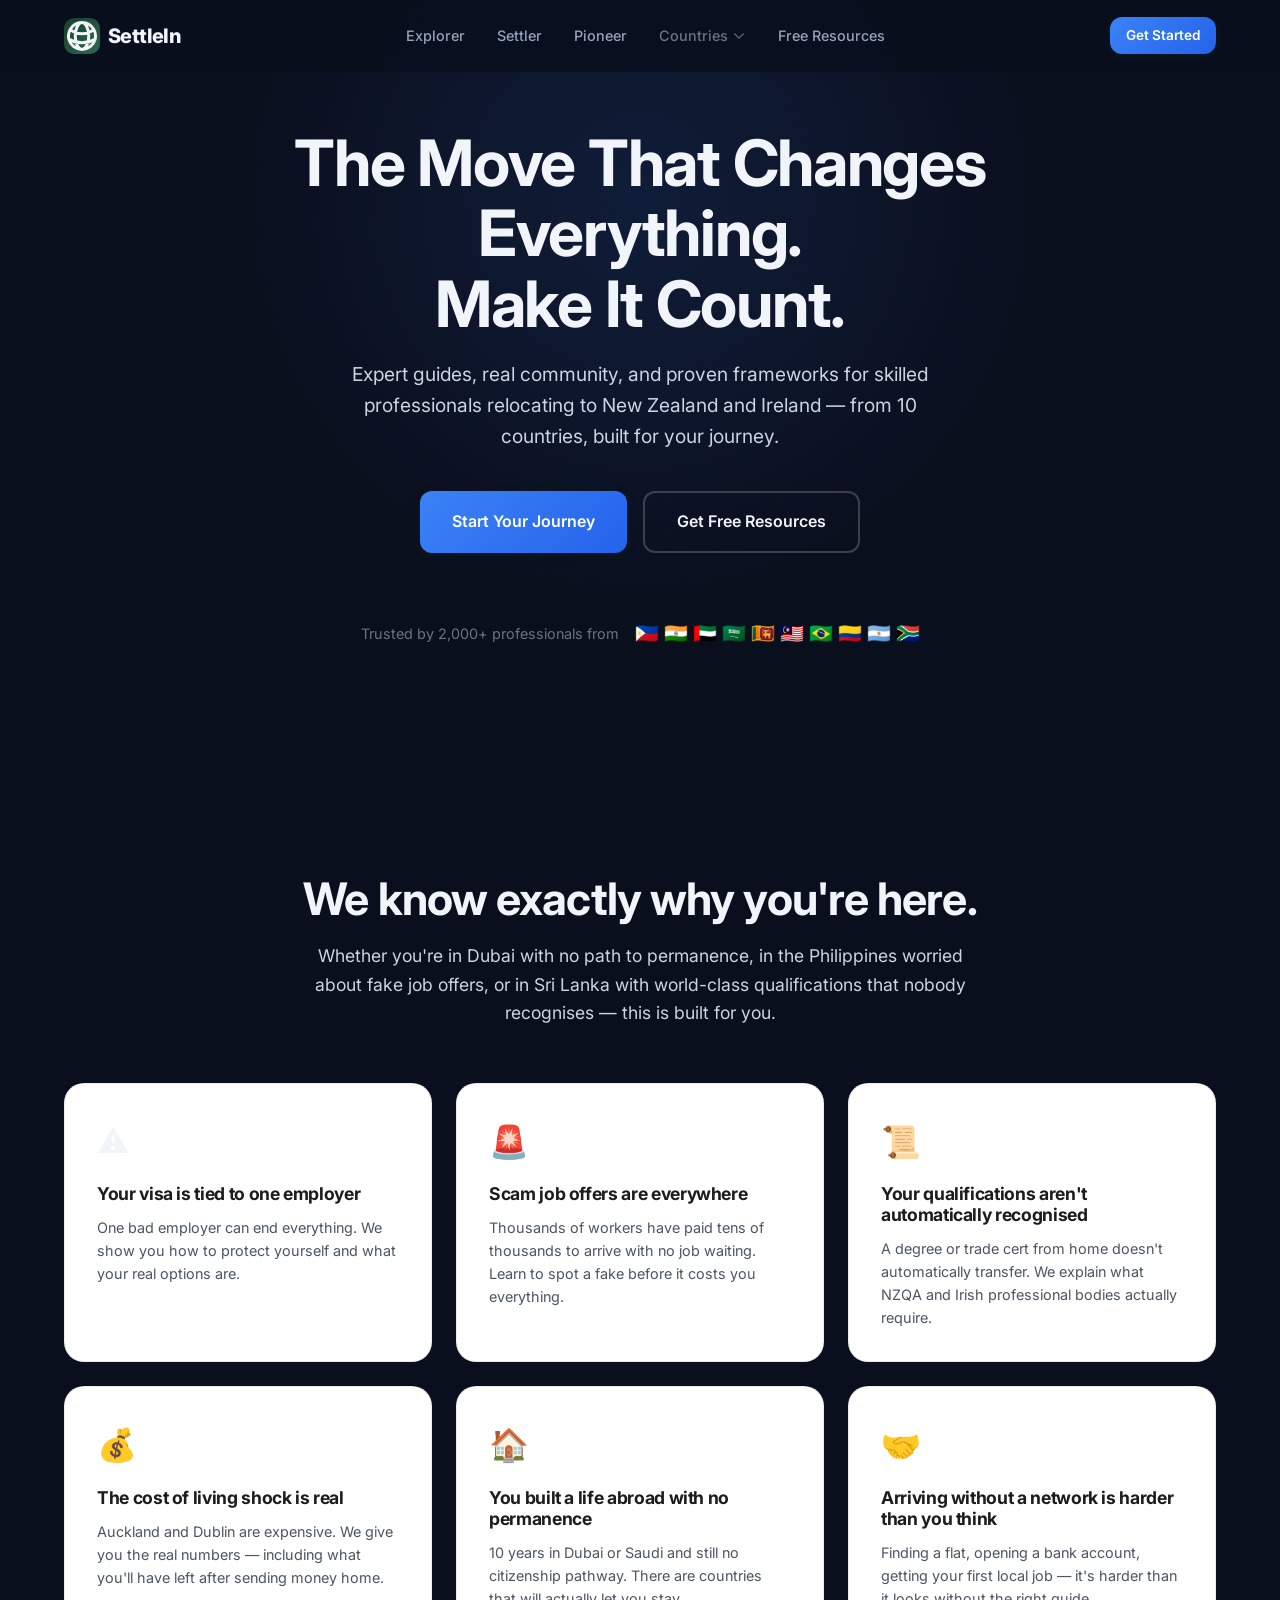
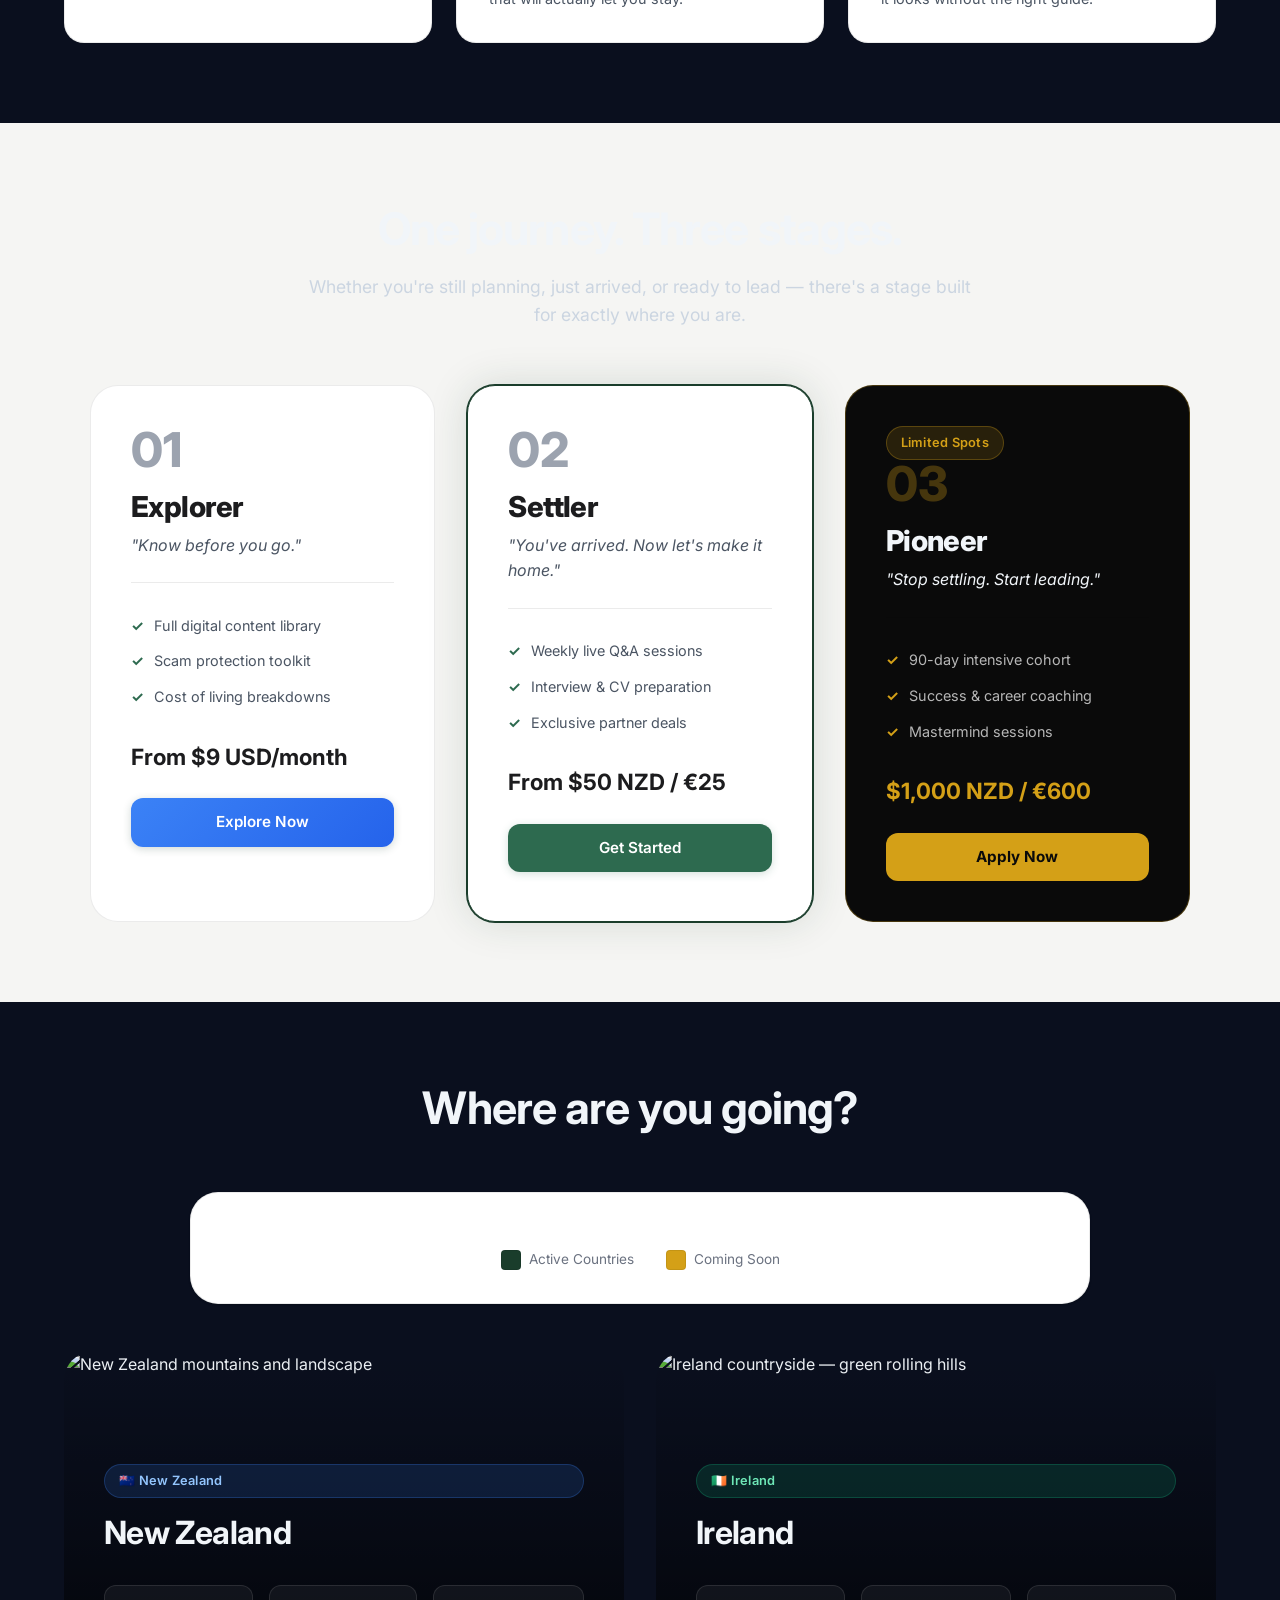
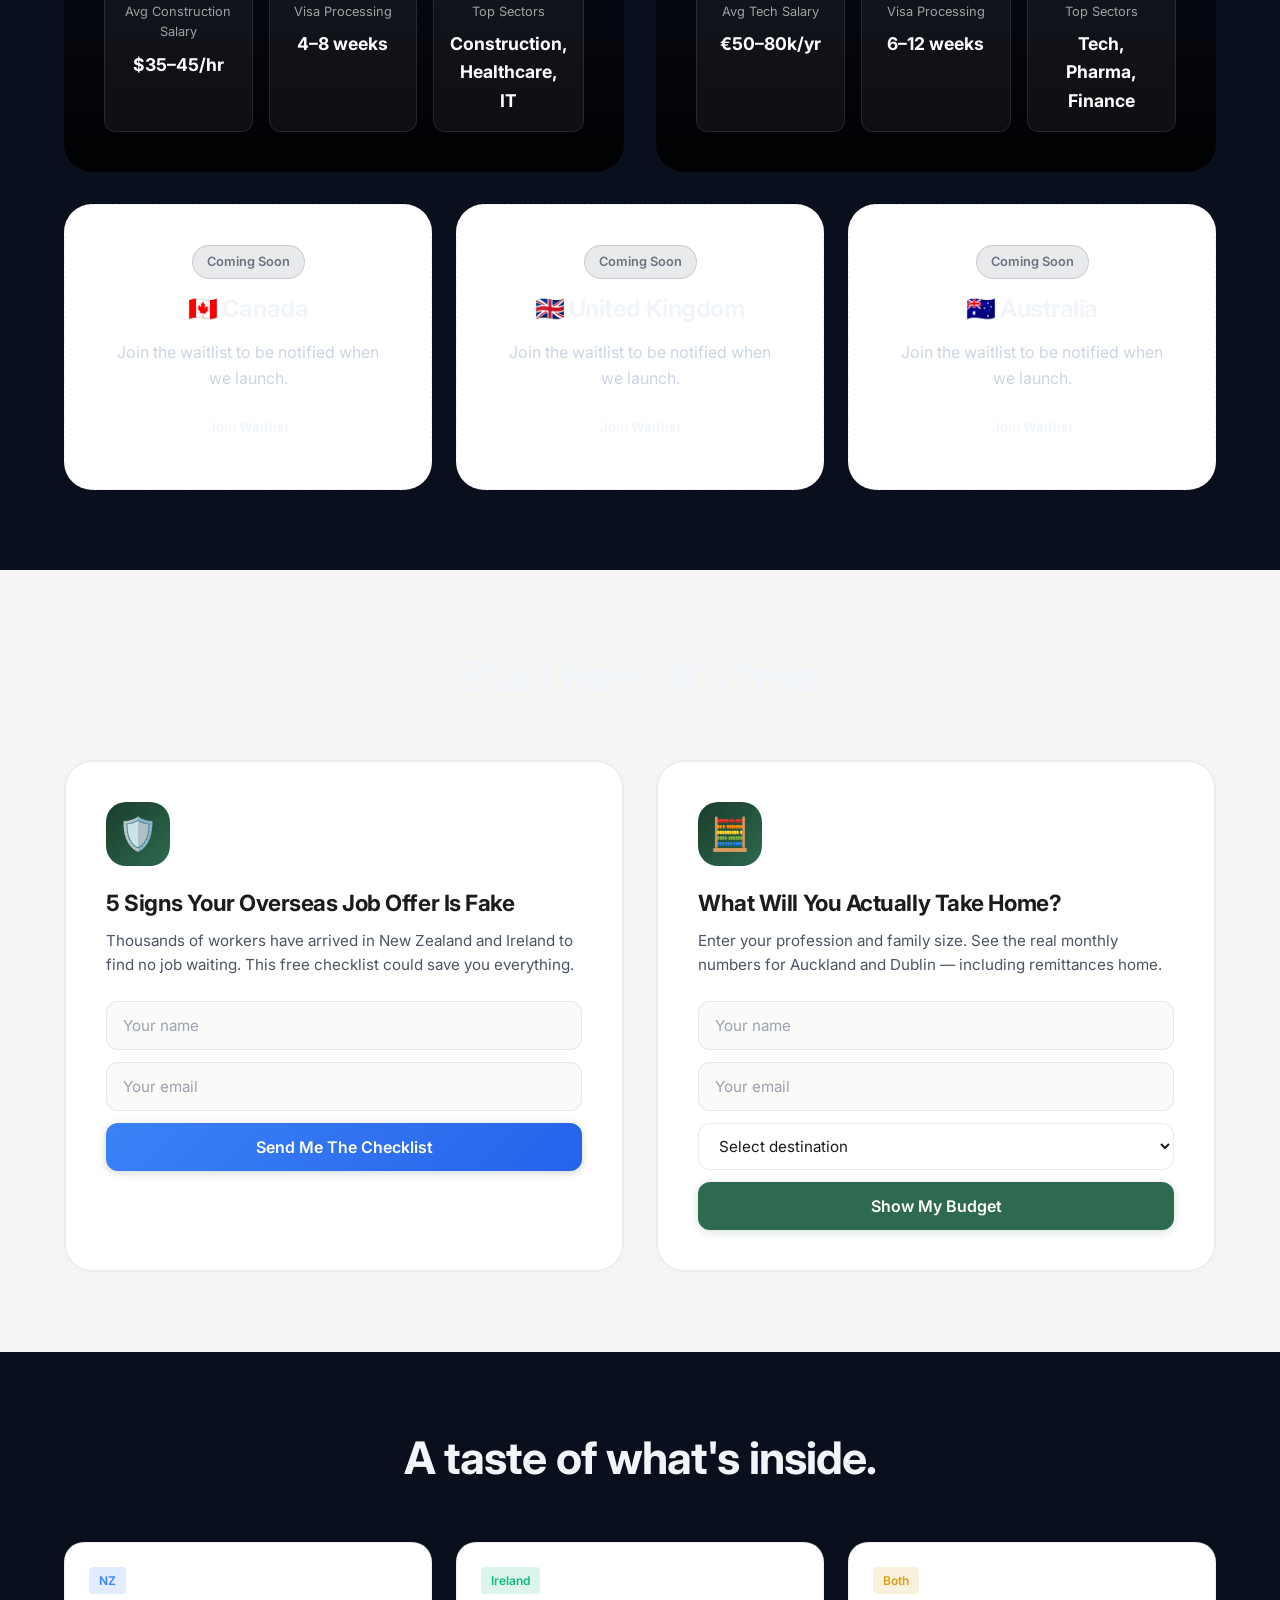
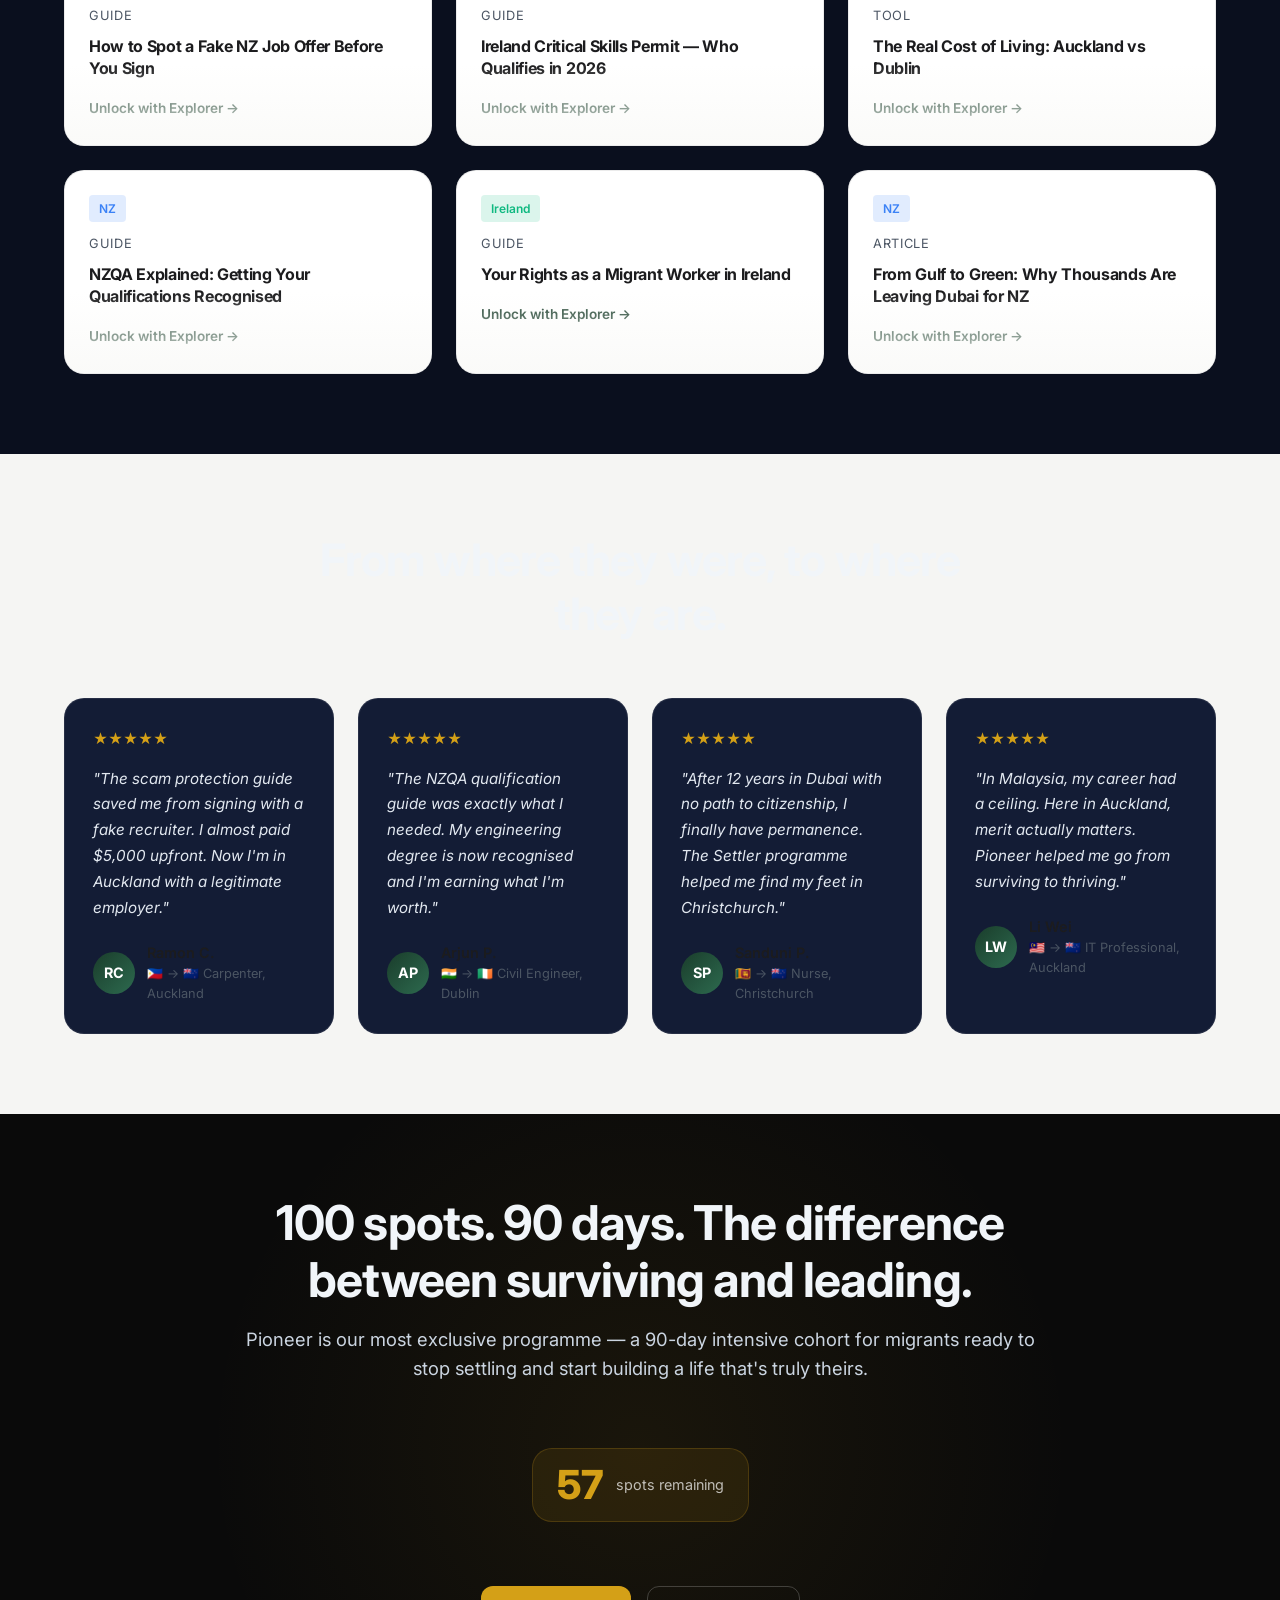
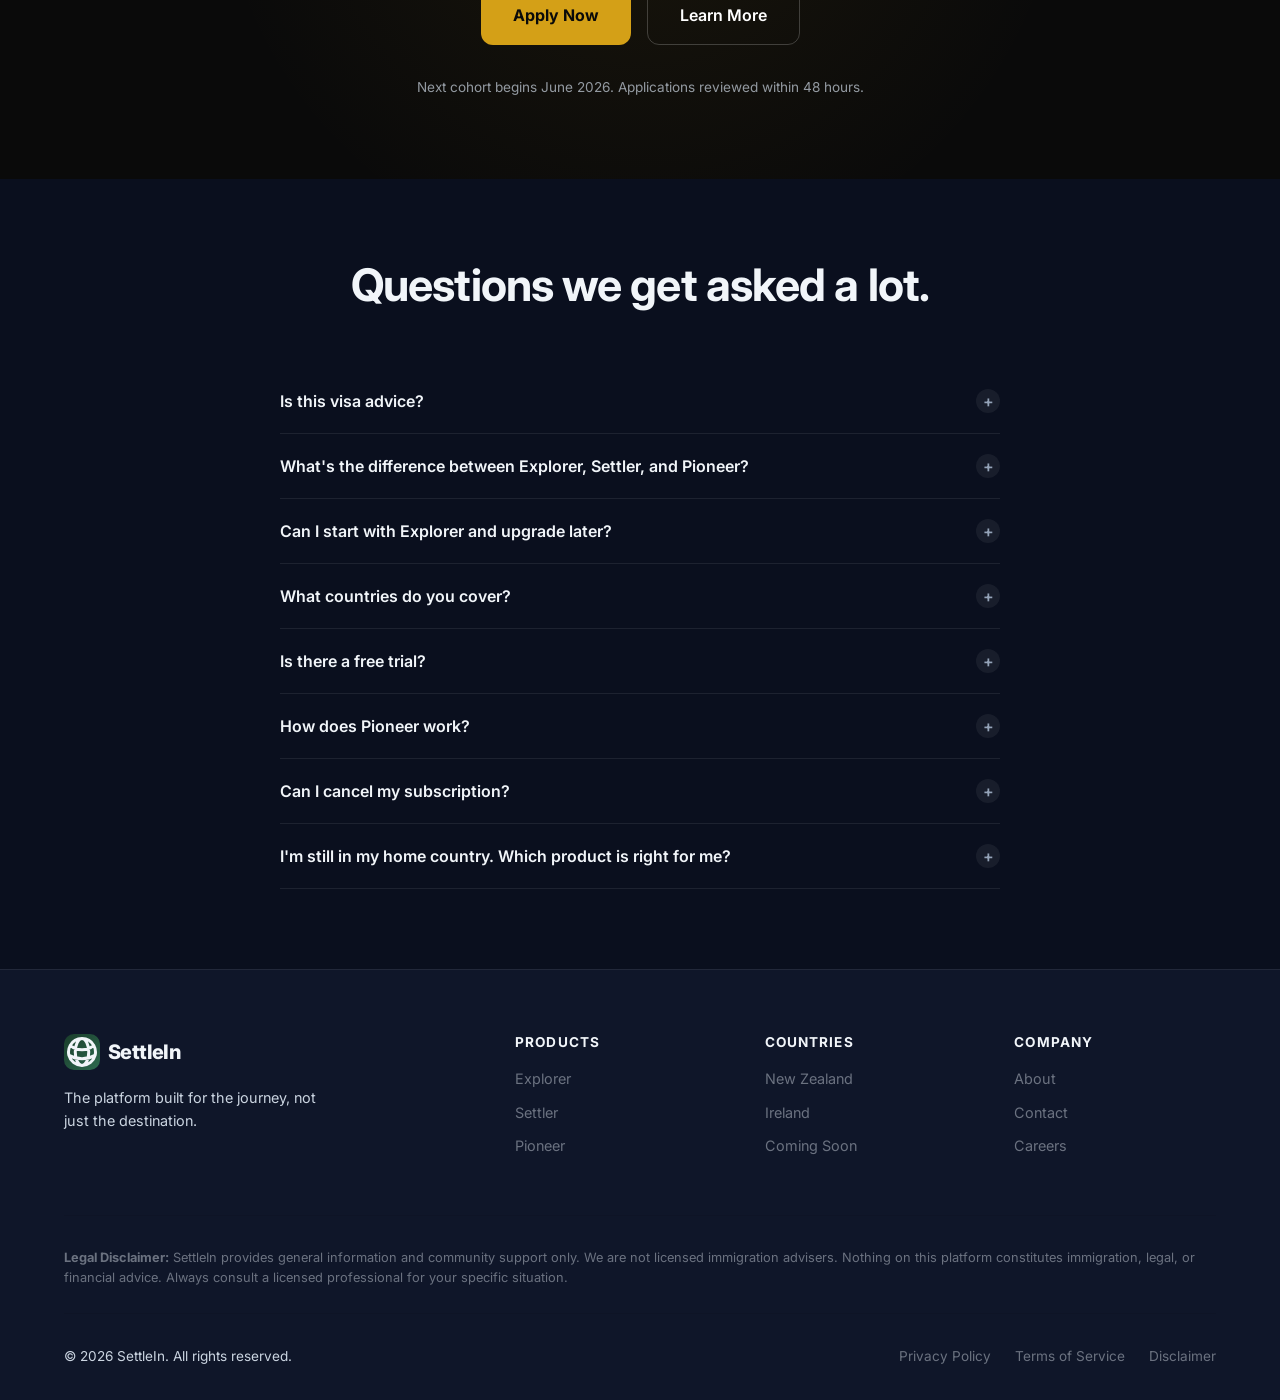
==== commit a0b7ccc6: "Update website code" ====
--- a/index.html
+++ b/index.html
@@ -3,458 +3,541 @@
 <head>
   <meta charset="UTF-8" />
   <meta name="viewport" content="width=device-width, initial-scale=1.0" />
-  <title>Settle In — Expert Relocation Guides for Skilled Migrants | Ireland & New Zealand</title>
-  <meta name="description" content="Settle In helps skilled professionals relocate to Ireland and New Zealand with confidence. Access expert guides, a thriving community, live Q&A calls, and monthly country reports." />
-  <meta name="keywords" content="skilled migrant Ireland, move to New Zealand, expat guide Ireland, NZ immigration guide, relocate to Ireland, settle in New Zealand, work permit Ireland, skilled migrant visa NZ" />
-  <link rel="canonical" href="https://www.settlein.io/" />
-
-  <!-- Open Graph -->
-  <meta property="og:type" content="website" />
-  <meta property="og:url" content="https://www.settlein.io/" />
-  <meta property="og:title" content="Settle In — Expert Relocation Guides for Skilled Migrants" />
-  <meta property="og:description" content="Premium resources, community, and expert guidance for skilled professionals relocating to Ireland and New Zealand." />
-  <meta property="og:image" content="https://images.unsplash.com/photo-1506905925346-21bda4d32df4?w=1200&q=80" />
-
-  <!-- Twitter Card -->
-  <meta name="twitter:card" content="summary_large_image" />
-  <meta name="twitter:title" content="Settle In — Expert Relocation Guides for Skilled Migrants" />
-  <meta name="twitter:description" content="Premium resources, community, and expert guidance for skilled professionals relocating to Ireland and New Zealand." />
-
+  <title>SettleIn — The Move That Changes Everything. Make It Count.</title>
+  <meta name="description" content="Expert guides, real community, and proven frameworks for skilled professionals relocating to New Zealand and Ireland — from 10 countries, built for your journey." />
+  
   <!-- Fonts -->
   <link rel="preconnect" href="https://fonts.googleapis.com" />
   <link rel="preconnect" href="https://fonts.gstatic.com" crossorigin />
   <link href="https://fonts.googleapis.com/css2?family=Inter:wght@400;500;600;700;800&display=swap" rel="stylesheet" />
-
+  
   <!-- Styles -->
   <link rel="stylesheet" href="css/style.css" />
-
-  <!-- Structured Data -->
-  <script type="application/ld+json">
-  {
-    "@context": "https://schema.org",
-    "@type": "Organization",
-    "name": "Settle In",
-    "url": "https://www.settlein.io",
-    "description": "Expert relocation guides and community for skilled migrants moving to Ireland and New Zealand.",
-    "founders": [
-      { "@type": "Person", "name": "Mark", "jobTitle": "Ireland Lead — Recruiter & Expat" },
-      { "@type": "Person", "name": "Richard", "jobTitle": "New Zealand Lead — Expat & Returning Kiwi" }
-    ],
-    "areaServed": ["Ireland", "New Zealand"],
-    "serviceType": "Relocation Guidance & Community"
-  }
-  </script>
-  <script type="application/ld+json">
-  {
-    "@context": "https://schema.org",
-    "@type": "FAQPage",
-    "mainEntity": [
-      {
-        "@type": "Question",
-        "name": "What is Settle In?",
-        "acceptedAnswer": { "@type": "Answer", "text": "Settle In is a premium platform providing expert guides, community access, and live Q&A sessions for skilled professionals relocating to Ireland or New Zealand." }
-      },
-      {
-        "@type": "Question",
-        "name": "Do you offer visa or immigration advice?",
-        "acceptedAnswer": { "@type": "Answer", "text": "We do not provide licensed immigration advice. We partner with accredited immigration advisors in both Ireland and New Zealand who can assist with visa applications." }
-      },
-      {
-        "@type": "Question",
-        "name": "What is the difference between Settle In Global and Settle In Ireland/NZ?",
-        "acceptedAnswer": { "@type": "Answer", "text": "Settle In Global is our affordable tier for skilled migrants from developing countries. Settle In Ireland and Settle In NZ are premium local tiers with deeper country-specific content, recruiter Q&As, and 1-on-1 coaching." }
-      }
-    ]
-  }
-  </script>
 </head>
-<body>
+<body class="legacy-dark-theme">
 
   <!-- Navigation -->
-  <nav class="nav" role="navigation" aria-label="Main navigation">
+  <nav class="nav" role="navigation">
     <div class="container">
       <div class="nav-inner">
-        <a href="index.html" class="nav-logo" aria-label="Settle In Home">
-          <div class="logo-icon" aria-hidden="true">🌍</div>
-          <span>Settle In</span>
+        <a href="index.html" class="nav-logo">
+          <div class="logo-icon">
+            <svg xmlns="http://www.w3.org/2000/svg" fill="none" viewBox="0 0 24 24" stroke-width="2" stroke="currentColor"><path stroke-linecap="round" stroke-linejoin="round" d="M12 21a9.004 9.004 0 0 0 8.716-6.747M12 21a9.004 9.004 0 0 1-8.716-6.747M12 21c2.485 0 4.5-4.03 4.5-9S14.485 3 12 3m0 18c-2.485 0-4.5-4.03-4.5-9S9.515 3 12 3m0 0a8.997 8.997 0 0 1 7.843 4.582M12 3a8.997 8.997 0 0 0-7.843 4.582m15.686 0A11.953 11.953 0 0 1 12 10.5c-2.998 0-5.74-1.1-7.843-2.918m15.686 0A8.959 8.959 0 0 1 21 12c0 .778-.099 1.533-.284 2.253m0 0A17.919 17.919 0 0 1 12 16.5c-3.162 0-6.133-.815-8.716-2.247m0 0A9.015 9.015 0 0 1 3 12c0-1.605.42-3.113 1.157-4.418" /></svg>
+          </div>
+          <span>SettleIn</span>
         </a>
         <div class="nav-links">
-          <a href="ireland.html">Ireland</a>
-          <a href="new-zealand.html">New Zealand</a>
-          <a href="resources.html">Resources</a>
-          <a href="community.html">Community</a>
-          <a href="reports.html">Reports</a>
-          <a href="pricing.html">Pricing</a>
-          <a href="about.html">About</a>
+          <a href="explorer.html">Explorer</a>
+          <a href="settler.html">Settler</a>
+          <a href="pioneer.html">Pioneer</a>
+          <div class="nav-dropdown">
+            <div class="nav-dropdown-toggle">
+              Countries
+              <svg xmlns="http://www.w3.org/2000/svg" fill="none" viewBox="0 0 24 24" stroke-width="2" stroke="currentColor" style="width:14px;height:14px"><path stroke-linecap="round" stroke-linejoin="round" d="m19.5 8.25-7.5 7.5-7.5-7.5" /></svg>
+            </div>
+            <div class="nav-dropdown-menu">
+              <a href="new-zealand.html">🇳🇿 New Zealand</a>
+              <a href="ireland.html">🇮🇪 Ireland</a>
+            </div>
+          </div>
+          <a href="#free-resources">Free Resources</a>
         </div>
         <div class="nav-cta">
-          <a href="pricing.html" class="btn btn-outline btn-sm">View Plans</a>
-          <a href="community.html" class="btn btn-primary btn-sm">Join Community</a>
-        </div>
-        <button class="nav-hamburger" aria-label="Open menu" aria-expanded="false">
+          <a href="explorer.html" class="btn btn-primary btn-sm">Get Started</a>
+        </div>
+        <button class="nav-hamburger" aria-label="Menu">
           <span></span><span></span><span></span>
         </button>
       </div>
       <div class="nav-mobile">
-        <a href="ireland.html">🍀 Ireland</a>
-        <a href="new-zealand.html">🥝 New Zealand</a>
-        <a href="resources.html">📚 Resources</a>
-        <a href="community.html">💬 Community</a>
-        <a href="reports.html">📊 Reports</a>
-        <a href="pricing.html">💳 Pricing</a>
-        <a href="about.html">👥 About</a>
-        <a href="contact.html">✉️ Contact</a>
-        <a href="community.html" class="btn btn-primary" style="margin-top:0.5rem;justify-content:center;">Join Community</a>
+        <a href="explorer.html">Explorer</a>
+        <a href="settler.html">Settler</a>
+        <a href="pioneer.html">Pioneer</a>
+        <a href="new-zealand.html">🇳🇿 New Zealand</a>
+        <a href="ireland.html">🇮🇪 Ireland</a>
+        <a href="#free-resources">Free Resources</a>
+        <a href="explorer.html" class="btn btn-primary" style="margin-top:1rem;justify-content:center;">Get Started</a>
       </div>
     </div>
   </nav>
 
   <main>
 
-    <!-- Hero -->
+    <!-- Section 1: Hero -->
     <section class="hero">
       <div class="container">
         <div class="hero-content animate-fade-up">
-          <div class="badge badge-blue">⭐ Trusted by 2,000+ skilled professionals</div>
-          <h1>Your Expert Guide to<br /><span class="text-gradient">Settling Abroad</span></h1>
-          <p>Premium resources, step-by-step guides, and a thriving community for skilled professionals relocating to <strong style="color:var(--color-text)">Ireland</strong> and <strong style="color:var(--color-text)">New Zealand</strong>.</p>
+          <h1>The Move That Changes Everything.<br />Make It Count.</h1>
+          <p>Expert guides, real community, and proven frameworks for skilled professionals relocating to New Zealand and Ireland — from 10 countries, built for your journey.</p>
           <div class="hero-ctas">
-            <a href="community.html" class="btn btn-primary btn-lg">Join the Community →</a>
-            <a href="resources.html" class="btn btn-outline btn-lg">Free Resources</a>
-          </div>
-        </div>
-
-        <div class="hero-cards animate-fade-up animate-fade-up-delay-2">
-          <a href="ireland.html" class="hero-card">
-            <img src="https://images.unsplash.com/photo-1549918864-48ac978761a4?w=900&q=80&auto=format&fit=crop" alt="Dublin, Ireland — Ha'penny Bridge over the River Liffey" loading="eager" />
-            <div class="hero-card-tag"><span class="badge badge-green">🍀 Ireland</span></div>
-            <div class="hero-card-overlay">
-              <h3>Ireland</h3>
-              <p>Work permits, Dublin & beyond, cost of living, job market</p>
+            <a href="explorer.html" class="btn btn-primary btn-lg">Start Your Journey</a>
+            <a href="#free-resources" class="btn btn-outline btn-lg">Get Free Resources</a>
+          </div>
+          <div class="social-proof-bar">
+            <span class="social-proof-text">Trusted by 2,000+ professionals from</span>
+            <div class="social-proof-flags">
+              🇵🇭 🇮🇳 🇦🇪 🇸🇦 🇱🇰 🇲🇾 🇧🇷 🇨🇴 🇦🇷 🇿🇦
+            </div>
+          </div>
+        </div>
+      </div>
+    </section>
+
+    <!-- Section 2: Pain Points -->
+    <section class="section">
+      <div class="container">
+        <div class="section-header reveal">
+          <h2>We know exactly why you're here.</h2>
+          <p>Whether you're in Dubai with no path to permanence, in the Philippines worried about fake job offers, or in Sri Lanka with world-class qualifications that nobody recognises — this is built for you.</p>
+        </div>
+        <div class="pain-points-grid">
+          <div class="pain-point-card reveal">
+            <div class="pain-point-icon">⚠️</div>
+            <h3>Your visa is tied to one employer</h3>
+            <p>One bad employer can end everything. We show you how to protect yourself and what your real options are.</p>
+          </div>
+          <div class="pain-point-card reveal">
+            <div class="pain-point-icon">🚨</div>
+            <h3>Scam job offers are everywhere</h3>
+            <p>Thousands of workers have paid tens of thousands to arrive with no job waiting. Learn to spot a fake before it costs you everything.</p>
+          </div>
+          <div class="pain-point-card reveal">
+            <div class="pain-point-icon">📜</div>
+            <h3>Your qualifications aren't automatically recognised</h3>
+            <p>A degree or trade cert from home doesn't automatically transfer. We explain what NZQA and Irish professional bodies actually require.</p>
+          </div>
+          <div class="pain-point-card reveal">
+            <div class="pain-point-icon">💰</div>
+            <h3>The cost of living shock is real</h3>
+            <p>Auckland and Dublin are expensive. We give you the real numbers — including what you'll have left after sending money home.</p>
+          </div>
+          <div class="pain-point-card reveal">
+            <div class="pain-point-icon">🏠</div>
+            <h3>You built a life abroad with no permanence</h3>
+            <p>10 years in Dubai or Saudi and still no citizenship pathway. There are countries that will actually let you stay.</p>
+          </div>
+          <div class="pain-point-card reveal">
+            <div class="pain-point-icon">🤝</div>
+            <h3>Arriving without a network is harder than you think</h3>
+            <p>Finding a flat, opening a bank account, getting your first local job — it's harder than it looks without the right guide.</p>
+          </div>
+        </div>
+      </div>
+    </section>
+
+    <!-- Section 3: The Journey (3 Products) -->
+    <section class="section" style="background:var(--color-bg-2)">
+      <div class="container">
+        <div class="section-header reveal">
+          <h2>One journey. Three stages.</h2>
+          <p>Whether you're still planning, just arrived, or ready to lead — there's a stage built for exactly where you are.</p>
+        </div>
+        <div class="journey-cards">
+          <!-- Explorer -->
+          <div class="journey-card reveal">
+            <div class="journey-stage">01</div>
+            <h3 class="journey-product-name">Explorer</h3>
+            <div class="journey-tagline">"Know before you go."</div>
+            <ul class="journey-features">
+              <li>Full digital content library</li>
+              <li>Scam protection toolkit</li>
+              <li>Cost of living breakdowns</li>
+            </ul>
+            <div class="journey-price">From $9 USD/month</div>
+            <a href="explorer.html" class="btn btn-primary">Explore Now</a>
+          </div>
+          
+          <!-- Settler -->
+          <div class="journey-card featured reveal">
+            <div class="journey-stage">02</div>
+            <h3 class="journey-product-name">Settler</h3>
+            <div class="journey-tagline">"You've arrived. Now let's make it home."</div>
+            <ul class="journey-features">
+              <li>Weekly live Q&A sessions</li>
+              <li>Interview & CV preparation</li>
+              <li>Exclusive partner deals</li>
+            </ul>
+            <div class="journey-price">From $50 NZD / €25</div>
+            <a href="settler.html" class="btn btn-emerald">Get Started</a>
+          </div>
+          
+          <!-- Pioneer -->
+          <div class="journey-card pioneer-card reveal">
+            <span class="pioneer-badge">Limited Spots</span>
+            <div class="journey-stage">03</div>
+            <h3 class="journey-product-name">Pioneer</h3>
+            <div class="journey-tagline">"Stop settling. Start leading."</div>
+            <ul class="journey-features">
+              <li>90-day intensive cohort</li>
+              <li>Success & career coaching</li>
+              <li>Mastermind sessions</li>
+            </ul>
+            <div class="journey-price">$1,000 NZD / €600</div>
+            <a href="pioneer.html" class="btn btn-gold">Apply Now</a>
+          </div>
+        </div>
+      </div>
+    </section>
+
+    <!-- Section 4: Country Selector -->
+    <section class="section">
+      <div class="container">
+        <div class="section-header reveal">
+          <h2>Where are you going?</h2>
+        </div>
+        
+        <!-- Interactive World Map -->
+        <div class="world-map-container reveal">
+          <div id="world-map"></div>
+          <div class="map-legend">
+            <div class="map-legend-item">
+              <div class="map-legend-color active"></div>
+              <span>Active Countries</span>
+            </div>
+            <div class="map-legend-item">
+              <div class="map-legend-color coming-soon"></div>
+              <span>Coming Soon</span>
+            </div>
+          </div>
+        </div>
+        
+        <div class="grid-2">
+          <a href="new-zealand.html" class="destination-card reveal">
+            <img src="https://images.unsplash.com/photo-1506905925346-21bda4d32df4?w=900&q=80&auto=format&fit=crop" alt="New Zealand mountains and landscape" loading="lazy" />
+            <div class="destination-overlay">
+              <span class="badge badge-blue" style="margin-bottom:1rem">🇳🇿 New Zealand</span>
+              <h3>New Zealand</h3>
+              <div class="country-stats">
+                <div class="country-stat-item">
+                  <div class="country-stat-label">Avg Construction Salary</div>
+                  <div class="country-stat-value">$35–45/hr</div>
+                </div>
+                <div class="country-stat-item">
+                  <div class="country-stat-label">Visa Processing</div>
+                  <div class="country-stat-value">4–8 weeks</div>
+                </div>
+                <div class="country-stat-item">
+                  <div class="country-stat-label">Top Sectors</div>
+                  <div class="country-stat-value">Construction, Healthcare, IT</div>
+                </div>
+              </div>
             </div>
           </a>
-          <a href="new-zealand.html" class="hero-card">
-            <img src="https://images.unsplash.com/photo-1507699622108-4be3abd695ad?w=900&q=80&auto=format&fit=crop" alt="Auckland, New Zealand — city skyline at golden hour" loading="eager" />
-            <div class="hero-card-tag"><span class="badge badge-blue">🥝 New Zealand</span></div>
-            <div class="hero-card-overlay">
-              <h3>New Zealand</h3>
-              <p>Visa guides, job market, regions, cost of living & more</p>
-            </div>
-          </a>
-        </div>
-      </div>
-    </section>
-
-    <!-- Stats Bar -->
-    <div class="stats-bar">
-      <div class="container">
-        <div class="stats-grid">
-          <div class="stat-item reveal">
-            <div class="stat-number">2,000+</div>
-            <div class="stat-label">Members worldwide</div>
-          </div>
-          <div class="stat-item reveal">
-            <div class="stat-number">100+</div>
-            <div class="stat-label">Expert guides & resources</div>
-          </div>
-          <div class="stat-item reveal">
-            <div class="stat-number">2</div>
-            <div class="stat-label">Countries covered in depth</div>
-          </div>
-          <div class="stat-item reveal">
-            <div class="stat-number">Weekly</div>
-            <div class="stat-label">Live Q&A with local recruiters</div>
-          </div>
-        </div>
-      </div>
-    </div>
-
-    <!-- What We Offer -->
-    <section class="section">
-      <div class="container">
-        <div class="section-header reveal">
-          <div class="badge badge-blue">What's Inside</div>
-          <h2>Everything You Need to Relocate with Confidence</h2>
-          <p>Built by people who've lived the experience — from visa applications to finding your first flat.</p>
-        </div>
-        <div class="grid-4">
-          <div class="card reveal">
-            <div class="feature-icon feature-icon-blue">📚</div>
-            <h3>In-Depth Guides</h3>
-            <p style="margin-top:0.5rem">Step-by-step visa walkthroughs, credential recognition, job search strategies, and settling-in checklists tailored for your profession.</p>
-          </div>
-          <div class="card reveal">
-            <div class="feature-icon feature-icon-green">🎙️</div>
-            <h3>Live Q&A Calls</h3>
-            <p style="margin-top:0.5rem">Weekly and biweekly calls with local recruiters in Ireland and New Zealand. Ask real questions, get real answers from people hiring right now.</p>
-          </div>
-          <div class="card reveal">
-            <div class="feature-icon feature-icon-gold">💬</div>
-            <h3>Active Community</h3>
-            <p style="margin-top:0.5rem">Private Telegram group connecting you with professionals on the same journey. Share tips, ask questions, and build your network before you land.</p>
-          </div>
-          <div class="card reveal">
-            <div class="feature-icon feature-icon-purple">🎯</div>
-            <h3>CV & Interview Coaching</h3>
-            <p style="margin-top:0.5rem">Localise your CV for Irish and NZ employers. Interview prep workshops, salary negotiation tips, and 1-on-1 coaching upsells available.</p>
-          </div>
-        </div>
-      </div>
-    </section>
-
-    <!-- Two-Tier Model -->
-    <section class="section" style="background:var(--color-bg-2)">
-      <div class="container">
-        <div class="section-header reveal">
-          <div class="badge badge-gold">Our Model</div>
-          <h2>Two Tiers. One Mission.</h2>
-          <p>Whether you're planning your move from abroad or already landed and finding your feet — we have a tier built for you.</p>
-        </div>
-        <div class="grid-2">
-          <div class="card reveal" style="border-color:rgba(59,130,246,0.3)">
-            <div class="badge badge-blue" style="margin-bottom:1rem">🌍 Settle In Global</div>
-            <h3>For Skilled Migrants Worldwide</h3>
-            <p style="margin-top:0.75rem;margin-bottom:1.5rem">Affordable access to our core content library and community. Designed for skilled workers from developing countries planning their move to Ireland or New Zealand.</p>
-            <ul class="info-list">
-              <li><span class="icon">✅</span> Full content library access</li>
-              <li><span class="icon">✅</span> Community Telegram group</li>
-              <li><span class="icon">✅</span> Monthly country updates</li>
-              <li><span class="icon">✅</span> CV & interview tip guides</li>
-            </ul>
-            <a href="pricing.html" class="btn btn-outline">From €9/month →</a>
-          </div>
-          <div class="card reveal" style="border-color:rgba(16,185,129,0.3)">
-            <div class="badge badge-green" style="margin-bottom:1rem">🏆 Settle In Ireland / NZ</div>
-            <h3>Premium Local Tier</h3>
-            <p style="margin-top:0.75rem;margin-bottom:1.5rem">For professionals already in-country or making the final move. Deeper local intel, live recruiter Q&As, workshops, and 1-on-1 coaching from people on the ground.</p>
-            <ul class="info-list">
-              <li><span class="icon">✅</span> Everything in Global</li>
-              <li><span class="icon">✅</span> Weekly live Q&A with local recruiters</li>
-              <li><span class="icon">✅</span> CV localisation workshops</li>
-              <li><span class="icon">✅</span> 1-on-1 onboarding call (Annual+)</li>
-              <li><span class="icon">✅</span> Partner immigration advisor access</li>
-            </ul>
-            <a href="pricing.html" class="btn btn-emerald">From €29/month →</a>
-          </div>
-        </div>
-      </div>
-    </section>
-
-    <!-- Destinations -->
-    <section class="section">
-      <div class="container">
-        <div class="section-header reveal">
-          <div class="badge badge-green">Destinations</div>
-          <h2>Two Countries. Endless Opportunity.</h2>
-          <p>Deep-dive guides for Ireland and New Zealand — the two most in-demand destinations for skilled migrants right now.</p>
-        </div>
-        <div class="grid-2">
           <a href="ireland.html" class="destination-card reveal">
             <img src="https://images.unsplash.com/photo-1590089415225-401ed6f9db8e?w=900&q=80&auto=format&fit=crop" alt="Ireland countryside — green rolling hills" loading="lazy" />
             <div class="destination-overlay">
-              <span class="badge badge-green" style="margin-bottom:1rem">🍀 Ireland</span>
-              <h3>Move to Ireland</h3>
-              <p>Critical Skills Permit, General Employment Permit, Dublin tech scene, construction boom, Cork & Galway lifestyle</p>
-              <span class="btn btn-outline btn-sm" style="width:fit-content">Explore Ireland →</span>
+              <span class="badge badge-green" style="margin-bottom:1rem">🇮🇪 Ireland</span>
+              <h3>Ireland</h3>
+              <div class="country-stats">
+                <div class="country-stat-item">
+                  <div class="country-stat-label">Avg Tech Salary</div>
+                  <div class="country-stat-value">€50–80k/yr</div>
+                </div>
+                <div class="country-stat-item">
+                  <div class="country-stat-label">Visa Processing</div>
+                  <div class="country-stat-value">6–12 weeks</div>
+                </div>
+                <div class="country-stat-item">
+                  <div class="country-stat-label">Top Sectors</div>
+                  <div class="country-stat-value">Tech, Pharma, Finance</div>
+                </div>
+              </div>
             </div>
           </a>
-          <a href="new-zealand.html" class="destination-card reveal">
-            <img src="https://images.unsplash.com/photo-1506905925346-21bda4d32df4?w=900&q=80&auto=format&fit=crop" alt="New Zealand mountains and landscape" loading="lazy" />
-            <div class="destination-overlay">
-              <span class="badge badge-blue" style="margin-bottom:1rem">🥝 New Zealand</span>
-              <h3>Move to New Zealand</h3>
-              <p>Accredited Employer Work Visa, Skilled Migrant Category, Auckland vs Wellington, construction demand, lifestyle</p>
-              <span class="btn btn-outline btn-sm" style="width:fit-content">Explore New Zealand →</span>
-            </div>
-          </a>
-        </div>
-      </div>
-    </section>
-
-    <!-- Monthly Reports -->
+        </div>
+        
+        <!-- Coming Soon Countries -->
+        <div class="grid-3" style="margin-top:2rem">
+          <div class="coming-soon-card reveal">
+            <span class="coming-soon-badge">Coming Soon</span>
+            <h3>🇨🇦 Canada</h3>
+            <p>Join the waitlist to be notified when we launch.</p>
+            <a href="#" class="btn btn-outline btn-sm">Join Waitlist</a>
+          </div>
+          <div class="coming-soon-card reveal">
+            <span class="coming-soon-badge">Coming Soon</span>
+            <h3>🇬🇧 United Kingdom</h3>
+            <p>Join the waitlist to be notified when we launch.</p>
+            <a href="#" class="btn btn-outline btn-sm">Join Waitlist</a>
+          </div>
+          <div class="coming-soon-card reveal">
+            <span class="coming-soon-badge">Coming Soon</span>
+            <h3>🇦🇺 Australia</h3>
+            <p>Join the waitlist to be notified when we launch.</p>
+            <a href="#" class="btn btn-outline btn-sm">Join Waitlist</a>
+          </div>
+        </div>
+      </div>
+    </section>
+
+    <!-- Section 5: Free Resources (Lead Magnets) -->
+    <section class="section" id="free-resources" style="background:var(--color-bg-2)">
+      <div class="container">
+        <div class="section-header reveal">
+          <h2>Start here. It's free.</h2>
+        </div>
+        <div class="grid-2">
+          <!-- Scam Protection Checklist -->
+          <div class="lead-magnet-card reveal">
+            <div class="lead-magnet-icon">🛡️</div>
+            <h3>5 Signs Your Overseas Job Offer Is Fake</h3>
+            <p>Thousands of workers have arrived in New Zealand and Ireland to find no job waiting. This free checklist could save you everything.</p>
+            <form class="lead-magnet-form" id="scam-checklist-form">
+              <input type="text" name="name" class="form-input" placeholder="Your name" required />
+              <input type="email" name="email" class="form-input" placeholder="Your email" required />
+              <button type="submit" class="btn btn-primary">Send Me The Checklist</button>
+            </form>
+            <div class="form-success" style="display:none" id="scam-success">
+              <h4>Check your email!</h4>
+              <p>Your checklist is on its way.</p>
+            </div>
+          </div>
+          
+          <!-- Cost of Living Calculator -->
+          <div class="lead-magnet-card reveal">
+            <div class="lead-magnet-icon">🧮</div>
+            <h3>What Will You Actually Take Home?</h3>
+            <p>Enter your profession and family size. See the real monthly numbers for Auckland and Dublin — including remittances home.</p>
+            <form class="lead-magnet-form" id="calculator-form">
+              <input type="text" name="name" class="form-input" placeholder="Your name" required />
+              <input type="email" name="email" class="form-input" placeholder="Your email" required />
+              <select name="destination" class="form-select" required>
+                <option value="">Select destination</option>
+                <option value="auckland">Auckland, New Zealand</option>
+                <option value="dublin">Dublin, Ireland</option>
+              </select>
+              <button type="submit" class="btn btn-emerald">Show My Budget</button>
+            </form>
+            <div class="form-success" style="display:none" id="calculator-success">
+              <h4>Check your email!</h4>
+              <p>Your personalized budget breakdown is on its way.</p>
+            </div>
+          </div>
+        </div>
+      </div>
+    </section>
+
+    <!-- Section 6: Content Library Preview -->
+    <section class="section">
+      <div class="container">
+        <div class="section-header reveal">
+          <h2>A taste of what's inside.</h2>
+        </div>
+        <div class="content-preview-grid">
+          <div class="content-preview-card locked reveal">
+            <span class="content-tag tag-nz">NZ</span>
+            <div class="content-type">Guide</div>
+            <h4>How to Spot a Fake NZ Job Offer Before You Sign</h4>
+            <a href="explorer.html" class="content-unlock-cta">Unlock with Explorer →</a>
+          </div>
+          <div class="content-preview-card locked reveal">
+            <span class="content-tag tag-ireland">Ireland</span>
+            <div class="content-type">Guide</div>
+            <h4>Ireland Critical Skills Permit — Who Qualifies in 2026</h4>
+            <a href="explorer.html" class="content-unlock-cta">Unlock with Explorer →</a>
+          </div>
+          <div class="content-preview-card locked reveal">
+            <span class="content-tag tag-both">Both</span>
+            <div class="content-type">Tool</div>
+            <h4>The Real Cost of Living: Auckland vs Dublin</h4>
+            <a href="explorer.html" class="content-unlock-cta">Unlock with Explorer →</a>
+          </div>
+          <div class="content-preview-card locked reveal">
+            <span class="content-tag tag-nz">NZ</span>
+            <div class="content-type">Guide</div>
+            <h4>NZQA Explained: Getting Your Qualifications Recognised</h4>
+            <a href="explorer.html" class="content-unlock-cta">Unlock with Explorer →</a>
+          </div>
+          <div class="content-preview-card locked reveal">
+            <span class="content-tag tag-ireland">Ireland</span>
+            <div class="content-type">Guide</div>
+            <h4>Your Rights as a Migrant Worker in Ireland</h4>
+            <a href="explorer.html" class="content-unlock-cta">Unlock with Explorer →</a>
+          </div>
+          <div class="content-preview-card locked reveal">
+            <span class="content-tag tag-nz">NZ</span>
+            <div class="content-type">Article</div>
+            <h4>From Gulf to Green: Why Thousands Are Leaving Dubai for NZ</h4>
+            <a href="explorer.html" class="content-unlock-cta">Unlock with Explorer →</a>
+          </div>
+        </div>
+      </div>
+    </section>
+
+    <!-- Section 7: Testimonials -->
     <section class="section" style="background:var(--color-bg-2)">
       <div class="container">
         <div class="section-header reveal">
-          <div class="badge badge-gold">📊 Monthly Reports</div>
-          <h2>Stay Ahead with Monthly Country Intelligence</h2>
-          <p>Our monthly PDF reports give you the latest jobs, employment insights, key policy updates, and regional focus — delivered straight to your inbox.</p>
-        </div>
-        <div class="grid-2" style="max-width:800px;margin:0 auto">
-          <div class="report-card reveal">
-            <div class="report-card-header">
-              <div class="badge badge-green" style="margin-bottom:0.75rem">🍀 Ireland Report</div>
-              <h3>Ireland Monthly Intelligence</h3>
-              <p style="margin-top:0.5rem;font-size:0.9rem">New job listings, permit updates, regional spotlight, salary benchmarks, and key news for migrants in Ireland.</p>
-            </div>
-            <div class="report-card-body">
-              <div style="font-size:2rem;font-weight:800;color:var(--color-text);margin-bottom:0.25rem">€4.99<span style="font-size:1rem;font-weight:500;color:var(--color-text-muted)">/month</span></div>
-              <p style="font-size:0.85rem;margin-bottom:1.5rem">PDF delivered monthly. Cancel anytime.</p>
-              <a href="reports.html" class="btn btn-outline" style="width:100%;justify-content:center">Get Ireland Report →</a>
-            </div>
-          </div>
-          <div class="report-card reveal" style="border-color:rgba(59,130,246,0.3)">
-            <div class="report-card-header" style="background:linear-gradient(135deg,rgba(59,130,246,0.2),rgba(16,185,129,0.1))">
-              <div class="badge badge-gold" style="margin-bottom:0.75rem">⭐ Best Value</div>
-              <h3>Ireland + New Zealand Bundle</h3>
-              <p style="margin-top:0.5rem;font-size:0.9rem">Both country reports in one. Perfect if you're comparing destinations or have connections in both countries.</p>
-            </div>
-            <div class="report-card-body">
-              <div style="font-size:2rem;font-weight:800;color:var(--color-text);margin-bottom:0.25rem">€9.99<span style="font-size:1rem;font-weight:500;color:var(--color-text-muted)">/month</span></div>
-              <p style="font-size:0.85rem;margin-bottom:1.5rem">Both PDFs delivered monthly. Cancel anytime.</p>
-              <a href="reports.html" class="btn btn-primary" style="width:100%;justify-content:center">Get Both Reports →</a>
-            </div>
-          </div>
-        </div>
-      </div>
-    </section>
-
-    <!-- Testimonials -->
-    <section class="section">
-      <div class="container">
-        <div class="section-header reveal">
-          <div class="badge badge-blue">Member Stories</div>
-          <h2>Real People. Real Moves.</h2>
-          <p>Hear from skilled professionals who used Settle In to navigate their relocation.</p>
-        </div>
-        <div class="grid-3">
+          <h2>From where they were, to where they are.</h2>
+        </div>
+        <div class="grid-4">
           <div class="testimonial-card reveal">
             <div class="testimonial-stars">★★★★★</div>
-            <p class="testimonial-text">"The Ireland guide was exactly what I needed. The Critical Skills Permit walkthrough saved me weeks of confusion. I had my permit approved in 3 months."</p>
+            <p class="testimonial-text">"The scam protection guide saved me from signing with a fake recruiter. I almost paid $5,000 upfront. Now I'm in Auckland with a legitimate employer."</p>
             <div class="testimonial-author">
-              <div class="testimonial-avatar">AK</div>
+              <div class="testimonial-avatar">RC</div>
               <div>
-                <div class="testimonial-name">Amir K.</div>
-                <div class="testimonial-role">Software Engineer → Dublin, Ireland</div>
+                <div class="testimonial-name">Ramon C.</div>
+                <div class="testimonial-role">🇵🇭 → 🇳🇿 Carpenter, Auckland</div>
               </div>
             </div>
           </div>
           <div class="testimonial-card reveal">
             <div class="testimonial-stars">★★★★★</div>
-            <p class="testimonial-text">"The weekly Q&A calls with the NZ recruiter were invaluable. I knew exactly what employers were looking for before I even landed in Auckland."</p>
+            <p class="testimonial-text">"The NZQA qualification guide was exactly what I needed. My engineering degree is now recognised and I'm earning what I'm worth."</p>
             <div class="testimonial-author">
-              <div class="testimonial-avatar">PS</div>
+              <div class="testimonial-avatar">AP</div>
               <div>
-                <div class="testimonial-name">Priya S.</div>
-                <div class="testimonial-role">Civil Engineer → Auckland, NZ</div>
+                <div class="testimonial-name">Arjun P.</div>
+                <div class="testimonial-role">🇮🇳 → 🇮🇪 Civil Engineer, Dublin</div>
               </div>
             </div>
           </div>
           <div class="testimonial-card reveal">
             <div class="testimonial-stars">★★★★★</div>
-            <p class="testimonial-text">"The Telegram community is gold. I connected with a Kiwi who helped me find my first flat before I arrived. That kind of support is priceless."</p>
+            <p class="testimonial-text">"After 12 years in Dubai with no path to citizenship, I finally have permanence. The Settler programme helped me find my feet in Christchurch."</p>
             <div class="testimonial-author">
-              <div class="testimonial-avatar">JM</div>
+              <div class="testimonial-avatar">SP</div>
               <div>
-                <div class="testimonial-name">James M.</div>
-                <div class="testimonial-role">Construction PM → Wellington, NZ</div>
-              </div>
-            </div>
-          </div>
-        </div>
-      </div>
-    </section>
-
-    <!-- FAQ -->
-    <section class="section" style="background:var(--color-bg-2)">
-      <div class="container">
-        <div class="section-header reveal">
-          <div class="badge badge-blue">FAQ</div>
-          <h2>Common Questions</h2>
-          <p>Everything you need to know before joining.</p>
+                <div class="testimonial-name">Sanduni P.</div>
+                <div class="testimonial-role">🇱🇰 → 🇳🇿 Nurse, Christchurch</div>
+              </div>
+            </div>
+          </div>
+          <div class="testimonial-card reveal">
+            <div class="testimonial-stars">★★★★★</div>
+            <p class="testimonial-text">"In Malaysia, my career had a ceiling. Here in Auckland, merit actually matters. Pioneer helped me go from surviving to thriving."</p>
+            <div class="testimonial-author">
+              <div class="testimonial-avatar">LW</div>
+              <div>
+                <div class="testimonial-name">Li Wei</div>
+                <div class="testimonial-role">🇲🇾 → 🇳🇿 IT Professional, Auckland</div>
+              </div>
+            </div>
+          </div>
+        </div>
+      </div>
+    </section>
+
+    <!-- Section 8: Pioneer Teaser -->
+    <section class="pioneer-section">
+      <div class="container">
+        <div style="text-align:center;max-width:800px;margin:0 auto">
+          <h2 style="font-size:clamp(2rem,4vw,3rem);margin-bottom:1rem">100 spots. 90 days. The difference between surviving and leading.</h2>
+          <p style="font-size:1.15rem;margin-bottom:2rem">Pioneer is our most exclusive programme — a 90-day intensive cohort for migrants ready to stop settling and start building a life that's truly theirs.</p>
+          <div class="pioneer-spots-counter" style="display:inline-flex">
+            <div class="pioneer-spots-number" id="spots-remaining">67</div>
+            <div class="pioneer-spots-label">spots remaining</div>
+          </div>
+          <div style="display:flex;gap:1rem;justify-content:center;flex-wrap:wrap;margin-top:2rem">
+            <a href="pioneer.html" class="btn btn-gold btn-lg">Apply Now</a>
+            <a href="pioneer.html" class="btn btn-ghost-light btn-lg">Learn More</a>
+          </div>
+          <p style="font-size:0.85rem;margin-top:2rem;opacity:0.7">Next cohort begins June 2026. Applications reviewed within 48 hours.</p>
+        </div>
+      </div>
+    </section>
+
+    <!-- Section 9: FAQ -->
+    <section class="section">
+      <div class="container">
+        <div class="section-header reveal">
+          <h2>Questions we get asked a lot.</h2>
         </div>
         <div style="max-width:720px;margin:0 auto">
           <div class="faq-item reveal">
-            <button class="faq-question">What is Settle In and who is it for? <span class="faq-icon">+</span></button>
-            <div class="faq-answer"><div class="faq-answer-inner">Settle In is a premium platform for skilled professionals planning to relocate to Ireland or New Zealand. Whether you're a construction worker, engineer, nurse, or tech professional — if you're considering making the move, Settle In gives you the guides, community, and expert access to do it with confidence.</div></div>
-          </div>
-          <div class="faq-item reveal">
-            <button class="faq-question">Do you provide visa or immigration advice? <span class="faq-icon">+</span></button>
-            <div class="faq-answer"><div class="faq-answer-inner">We do not provide licensed immigration or legal advice. Our guides are informational resources based on publicly available information and lived experience. We partner with accredited immigration advisors in both Ireland and New Zealand who can assist with your specific visa application — you'll find their details in the Community section.</div></div>
-          </div>
-          <div class="faq-item reveal">
-            <button class="faq-question">What's the difference between Global and Local tiers? <span class="faq-icon">+</span></button>
-            <div class="faq-answer"><div class="faq-answer-inner">Settle In Global is our affordable entry-level tier designed for skilled migrants from developing countries who are in the planning phase. Settle In Ireland and Settle In NZ are premium local tiers with deeper country-specific content, live recruiter Q&As, CV workshops, and 1-on-1 coaching — ideal for those making the final move or already in-country.</div></div>
-          </div>
-          <div class="faq-item reveal">
-            <button class="faq-question">What industries do you cover? <span class="faq-icon">+</span></button>
-            <div class="faq-answer"><div class="faq-answer-inner">Our founders have backgrounds in construction recruitment (NZ) and technology recruitment (Ireland), so those sectors are covered in particular depth. However, our guides cover a wide range of skilled professions including engineering, healthcare, IT, finance, and trades. The community includes professionals from many industries who share sector-specific insights.</div></div>
-          </div>
-          <div class="faq-item reveal">
-            <button class="faq-question">Can I cancel my subscription at any time? <span class="faq-icon">+</span></button>
-            <div class="faq-answer"><div class="faq-answer-inner">Yes. Monthly subscriptions can be cancelled at any time with no penalty. Annual plans can be cancelled before renewal. Lifetime access is a one-time payment with no recurring charges.</div></div>
-          </div>
-        </div>
-      </div>
-    </section>
-
-    <!-- CTA Banner -->
-    <section class="section">
-      <div class="container">
-        <div class="cta-banner reveal">
-          <div class="badge badge-blue" style="margin-bottom:1rem">🚀 Ready to Make the Move?</div>
-          <h2>Start Your Journey Today</h2>
-          <p>Join 2,000+ skilled professionals who are relocating smarter with Settle In.</p>
-          <div class="cta-buttons">
-            <a href="community.html" class="btn btn-primary btn-lg">Join the Community →</a>
-            <a href="pricing.html" class="btn btn-outline btn-lg">View All Plans</a>
-            <a href="resources.html" class="btn btn-ghost btn-lg">Free Resources</a>
-          </div>
-        </div>
-      </div>
-    </section>
+            <button class="faq-question">Is this visa advice? <span class="faq-icon">+</span></button>
+            <div class="faq-answer"><div class="faq-answer-inner">No. SettleIn provides general information and community support only. We are not licensed immigration advisers. Nothing on this platform constitutes immigration, legal, or financial advice. Always consult a licensed professional for your specific situation.</div></div>
+          </div>
+          <div class="faq-item reveal">
+            <button class="faq-question">What's the difference between Explorer, Settler, and Pioneer? <span class="faq-icon">+</span></button>
+            <div class="faq-answer"><div class="faq-answer-inner">Explorer is for planning your move while still in your home country. Settler is for when you've arrived and need practical support to establish yourself. Pioneer is for established migrants (1+ years in country) ready to accelerate their career and build wealth.</div></div>
+          </div>
+          <div class="faq-item reveal">
+            <button class="faq-question">Can I start with Explorer and upgrade later? <span class="faq-icon">+</span></button>
+            <div class="faq-answer"><div class="faq-answer-inner">Yes. Your journey through the platform mirrors your journey in life. Many members start with Explorer while planning, upgrade to Settler when they arrive, and join Pioneer when they're ready to lead.</div></div>
+          </div>
+          <div class="faq-item reveal">
+            <button class="faq-question">What countries do you cover? <span class="faq-icon">+</span></button>
+            <div class="faq-answer"><div class="faq-answer-inner">Currently New Zealand and Ireland, with full guides, community support, and local partnerships. Canada, UK, and Australia are coming soon — join the waitlist to be notified when we launch.</div></div>
+          </div>
+          <div class="faq-item reveal">
+            <button class="faq-question">Is there a free trial? <span class="faq-icon">+</span></button>
+            <div class="faq-answer"><div class="faq-answer-inner">We offer two free resources — the Scam Protection Checklist and the Cost of Living Calculator — no credit card required. These give you a taste of the quality and depth of our content.</div></div>
+          </div>
+          <div class="faq-item reveal">
+            <button class="faq-question">How does Pioneer work? <span class="faq-icon">+</span></button>
+            <div class="faq-answer"><div class="faq-answer-inner">Pioneer is a 90-day cohort capped at 100 members. You apply via our application form, we review within 48 hours, and if accepted you join the next cohort start date. It includes coaching, mastermind sessions, and high-value networking.</div></div>
+          </div>
+          <div class="faq-item reveal">
+            <button class="faq-question">Can I cancel my subscription? <span class="faq-icon">+</span></button>
+            <div class="faq-answer"><div class="faq-answer-inner">Explorer and Settler subscriptions can be cancelled anytime. Pioneer is a 90-day programme — no refunds after cohort start, but you can choose not to renew for the next cohort.</div></div>
+          </div>
+          <div class="faq-item reveal">
+            <button class="faq-question">I'm still in my home country. Which product is right for me? <span class="faq-icon">+</span></button>
+            <div class="faq-answer"><div class="faq-answer-inner">Start with Explorer. It's built exactly for where you are right now — planning your move, understanding visa pathways, protecting yourself from scams, and preparing financially.</div></div>
+          </div>
+        </div>
+      </div>
+    </section>
+
+    <!-- Section 10: Footer -->
+    <footer class="footer">
+      <div class="container">
+        <div class="footer-grid">
+          <div class="footer-brand">
+            <a href="index.html" class="nav-logo">
+              <div class="logo-icon">
+                <svg xmlns="http://www.w3.org/2000/svg" fill="none" viewBox="0 0 24 24" stroke-width="2" stroke="currentColor"><path stroke-linecap="round" stroke-linejoin="round" d="M12 21a9.004 9.004 0 0 0 8.716-6.747M12 21a9.004 9.004 0 0 1-8.716-6.747M12 21c2.485 0 4.5-4.03 4.5-9S14.485 3 12 3m0 18c-2.485 0-4.5-4.03-4.5-9S9.515 3 12 3m0 0a8.997 8.997 0 0 1 7.843 4.582M12 3a8.997 8.997 0 0 0-7.843 4.582m15.686 0A11.953 11.953 0 0 1 12 10.5c-2.998 0-5.74-1.1-7.843-2.918m15.686 0A8.959 8.959 0 0 1 21 12c0 .778-.099 1.533-.284 2.253m0 0A17.919 17.919 0 0 1 12 16.5c-3.162 0-6.133-.815-8.716-2.247m0 0A9.015 9.015 0 0 1 3 12c0-1.605.42-3.113 1.157-4.418" /></svg>
+              </div>
+              <span>SettleIn</span>
+            </a>
+            <p>The platform built for the journey, not just the destination.</p>
+          </div>
+          <div class="footer-col">
+            <h4>Products</h4>
+            <ul>
+              <li><a href="explorer.html">Explorer</a></li>
+              <li><a href="settler.html">Settler</a></li>
+              <li><a href="pioneer.html">Pioneer</a></li>
+            </ul>
+          </div>
+          <div class="footer-col">
+            <h4>Countries</h4>
+            <ul>
+              <li><a href="new-zealand.html">New Zealand</a></li>
+              <li><a href="ireland.html">Ireland</a></li>
+              <li><a href="#">Coming Soon</a></li>
+            </ul>
+          </div>
+          <div class="footer-col">
+            <h4>Company</h4>
+            <ul>
+              <li><a href="about.html">About</a></li>
+              <li><a href="contact.html">Contact</a></li>
+              <li><a href="#">Careers</a></li>
+            </ul>
+          </div>
+        </div>
+        <div style="border-top:1px solid var(--color-border);padding-top:2rem;margin-top:3rem">
+          <p style="font-size:0.8rem;color:var(--color-text-muted);margin-bottom:1.5rem;line-height:1.6">
+            <strong>Legal Disclaimer:</strong> SettleIn provides general information and community support only. We are not licensed immigration advisers. Nothing on this platform constitutes immigration, legal, or financial advice. Always consult a licensed professional for your specific situation.
+          </p>
+          <div class="footer-bottom">
+            <p>© 2026 SettleIn. All rights reserved.</p>
+            <div class="footer-legal">
+              <a href="#">Privacy Policy</a>
+              <a href="#">Terms of Service</a>
+              <a href="#">Disclaimer</a>
+            </div>
+          </div>
+        </div>
+      </div>
+    </footer>
 
   </main>
 
-  <!-- Footer -->
-  <footer class="footer">
-    <div class="container">
-      <div class="footer-grid">
-        <div class="footer-brand">
-          <a href="index.html" class="nav-logo">
-            <div class="logo-icon">🌍</div>
-            <span>Settle In</span>
-          </a>
-          <p>Expert relocation guides, community, and support for skilled professionals moving to Ireland and New Zealand.</p>
-        </div>
-        <div class="footer-col">
-          <h4>Destinations</h4>
-          <ul>
-            <li><a href="ireland.html">Move to Ireland</a></li>
-            <li><a href="new-zealand.html">Move to New Zealand</a></li>
-            <li><a href="resources.html">Free Resources</a></li>
-            <li><a href="reports.html">Monthly Reports</a></li>
-          </ul>
-        </div>
-        <div class="footer-col">
-          <h4>Community</h4>
-          <ul>
-            <li><a href="community.html">Join Telegram</a></li>
-            <li><a href="community.html#calls">Live Q&A Calls</a></li>
-            <li><a href="community.html#workshops">Workshops</a></li>
-            <li><a href="pricing.html">Pricing</a></li>
-          </ul>
-        </div>
-        <div class="footer-col">
-          <h4>Company</h4>
-          <ul>
-            <li><a href="about.html">About Us</a></li>
-            <li><a href="contact.html">Contact</a></li>
-            <li><a href="contact.html#partners">Immigration Partners</a></li>
-            <li><a href="contact.html">Work With Us</a></li>
-          </ul>
-        </div>
-      </div>
-      <div class="footer-bottom">
-        <p style="color:var(--color-text-muted)">© 2026 Settle In. All rights reserved. Not a licensed immigration advisor.</p>
-        <div class="footer-legal">
-          <a href="#">Privacy Policy</a>
-          <a href="#">Terms of Service</a>
-          <a href="contact.html">Contact</a>
-        </div>
-      </div>
-    </div>
-  </footer>
-
-  <script src="js/main.js"></script>
+  <script type="module" src="js/main.js"></script>
+  <script type="module" src="js/worldMap.js"></script>
 </body>
 </html>
--- a/css/style.css
+++ b/css/style.css
@@ -5,32 +5,51 @@
 
 /* ---------- CSS Custom Properties ---------- */
 :root {
-  --color-bg:          #0a0f1e;
-  --color-bg-2:        #0f1629;
-  --color-bg-card:     #131c35;
-  --color-bg-glass:    rgba(19, 28, 53, 0.7);
-  --color-border:      rgba(255,255,255,0.08);
-  --color-border-hover:rgba(255,255,255,0.18);
-
-  --color-primary:     #3b82f6;   /* electric blue */
-  --color-primary-glow:rgba(59,130,246,0.25);
-  --color-emerald:     #10b981;   /* NZ / Ireland green */
-  --color-emerald-glow:rgba(16,185,129,0.2);
-  --color-gold:        #f59e0b;
-
-  --color-text:        #f1f5f9;
-  --color-text-muted:  #94a3b8;
-  --color-text-faint:  #475569;
-
+  /* Brand Colors - SettleIn 2026 */
+  --brand-green:       #1a3d2b;   /* Primary - deep forest green */
+  --brand-green-light: #2d6a4f;   /* Hover states */
+  --brand-gold:        #d4a017;   /* Accent - warm amber/gold */
+  --brand-gold-light:  #e8b923;   /* Gold hover */
+  --brand-dark:        #0a0a0a;   /* Pioneer sections */
+  --brand-charcoal:    #1c1c1e;   /* Dark text */
+  --brand-cream:       #fafaf8;   /* Page backgrounds (light mode) */
+  --brand-muted:       #6b7280;   /* Secondary text */
+
+  /* Background Colors */
+  --color-bg:          #fafaf8;   /* Cream background */
+  --color-bg-2:        #f5f5f3;   /* Slightly darker cream */
+  --color-bg-card:     #ffffff;   /* Card backgrounds */
+  --color-bg-glass:    rgba(255, 255, 255, 0.9);
+  --color-bg-dark:     #0a0a0a;   /* Dark sections (Pioneer) */
+  --color-border:      rgba(0,0,0,0.08);
+  --color-border-hover:rgba(0,0,0,0.15);
+
+  /* Semantic Colors */
+  --color-primary:     #1a3d2b;   /* Brand green */
+  --color-primary-glow:rgba(26,61,43,0.15);
+  --color-emerald:     #2d6a4f;   /* Light green */
+  --color-emerald-glow:rgba(45,106,79,0.2);
+  --color-gold:        #d4a017;   /* Brand gold */
+  --color-gold-glow:   rgba(212,160,23,0.2);
+
+  /* Text Colors */
+  --color-text:        #1c1c1e;   /* Primary text */
+  --color-text-muted:  #6b7280;   /* Secondary text */
+  --color-text-faint:  #9ca3af;   /* Tertiary text */
+  --color-text-light:  #ffffff;   /* Text on dark backgrounds */
+
+  /* Spacing & Effects */
   --radius-sm:  6px;
   --radius-md:  12px;
   --radius-lg:  20px;
   --radius-xl:  28px;
-
-  --shadow-card: 0 4px 24px rgba(0,0,0,0.4);
-  --shadow-glow: 0 0 40px rgba(59,130,246,0.15);
-
-  --transition: 0.25s cubic-bezier(0.4,0,0.2,1);
+  --radius-full: 9999px;
+
+  --shadow-card: 0 1px 3px rgba(0,0,0,0.08), 0 1px 2px rgba(0,0,0,0.06);
+  --shadow-card-hover: 0 4px 12px rgba(0,0,0,0.12), 0 2px 4px rgba(0,0,0,0.08);
+  --shadow-glow: 0 0 40px rgba(26,61,43,0.15);
+
+  --transition: 0.2s cubic-bezier(0.4,0,0.2,1);
   --font: 'Inter', system-ui, -apple-system, sans-serif;
 }
 
@@ -102,15 +121,17 @@
   top: 0; left: 0; right: 0;
   z-index: 1000;
   padding: 1rem 0;
-  transition: background var(--transition), backdrop-filter var(--transition), border-color var(--transition);
-  border-bottom: 1px solid transparent;
-}
-
-.nav.scrolled {
-  background: rgba(10, 15, 30, 0.92);
+  background: rgba(250, 250, 248, 0.95);
   backdrop-filter: blur(20px);
   -webkit-backdrop-filter: blur(20px);
+  transition: background var(--transition), backdrop-filter var(--transition), border-color var(--transition), box-shadow var(--transition);
+  border-bottom: 1px solid transparent;
+}
+
+.nav.scrolled {
+  background: rgba(250, 250, 248, 0.98);
   border-bottom-color: var(--color-border);
+  box-shadow: 0 2px 8px rgba(0,0,0,0.04);
 }
 
 .nav-inner {
@@ -199,7 +220,10 @@
   transition: color var(--transition), background var(--transition);
 }
 
-.nav-mobile a:hover { color: var(--color-text); background: rgba(255,255,255,0.06); }
+.nav-mobile a:hover { 
+  color: var(--color-text); 
+  background: var(--color-bg-2);
+}
 
 @media (max-width: 900px) {
   .nav-links { display: none; }
@@ -223,43 +247,53 @@
 }
 
 .btn-primary {
-  background: linear-gradient(135deg, var(--color-primary), #2563eb);
+  background: var(--color-primary);
   color: #fff;
-  box-shadow: 0 4px 20px var(--color-primary-glow);
+  box-shadow: 0 2px 8px rgba(26,61,43,0.2);
+  transition: all 0.3s ease;
 }
 .btn-primary:hover {
+  background: var(--brand-green-light);
   transform: translateY(-2px);
-  box-shadow: 0 8px 30px var(--color-primary-glow);
+  box-shadow: 0 4px 16px rgba(26,61,43,0.3);
 }
 
 .btn-emerald {
-  background: linear-gradient(135deg, var(--color-emerald), #059669);
+  background: var(--color-emerald);
   color: #fff;
-  box-shadow: 0 4px 20px var(--color-emerald-glow);
+  box-shadow: 0 2px 8px rgba(45,106,79,0.2);
+  transition: all 0.3s ease;
 }
 .btn-emerald:hover {
+  background: #247456;
   transform: translateY(-2px);
-  box-shadow: 0 8px 30px var(--color-emerald-glow);
+  box-shadow: 0 4px 16px rgba(45,106,79,0.3);
 }
 
 .btn-outline {
   background: transparent;
   color: var(--color-text);
-  border: 1px solid var(--color-border-hover);
+  border: 2px solid var(--color-primary);
+  transition: all 0.3s ease;
 }
 .btn-outline:hover {
-  background: rgba(255,255,255,0.06);
-  border-color: rgba(255,255,255,0.3);
-  transform: translateY(-1px);
+  background: var(--color-primary);
+  color: #fff;
+  transform: translateY(-2px);
+  box-shadow: 0 4px 16px rgba(26,61,43,0.2);
 }
 
 .btn-ghost {
-  background: rgba(255,255,255,0.06);
+  background: var(--color-bg-2);
   color: var(--color-text);
   border: 1px solid var(--color-border);
+  transition: all 0.3s ease;
 }
 .btn-ghost:hover {
-  background: rgba(255,255,255,0.1);
+  background: var(--color-bg-card);
+  border-color: var(--color-border-hover);
+  transform: translateY(-1px);
+  box-shadow: var(--shadow-card);
 }
 
 .btn-lg { padding: 1rem 2rem; font-size: 1rem; }
@@ -689,16 +723,17 @@
 .faq-icon {
   width: 24px; height: 24px;
   border-radius: 50%;
-  background: rgba(255,255,255,0.06);
+  background: var(--color-bg-2);
   display: flex; align-items: center; justify-content: center;
   font-size: 1rem;
   flex-shrink: 0;
-  transition: transform var(--transition), background var(--transition);
+  transition: transform var(--transition), background var(--transition), color var(--transition);
+  color: var(--color-text-muted);
 }
 
 .faq-item.open .faq-icon {
   transform: rotate(45deg);
-  background: rgba(59,130,246,0.2);
+  background: rgba(26,61,43,0.15);
   color: var(--color-primary);
 }
 
@@ -1089,3 +1124,889 @@
 
 .check-yes { color: var(--color-emerald); font-size: 1.1rem; }
 .check-no  { color: var(--color-text-faint); font-size: 1.1rem; }
+
+/* ---------- SVG Icons ---------- */
+.icon-svg {
+  display: inline-block;
+  width: 1.25rem;
+  height: 1.25rem;
+  vertical-align: middle;
+  flex-shrink: 0;
+}
+
+.icon-svg-sm { width: 1rem; height: 1rem; }
+.icon-svg-lg { width: 1.5rem; height: 1.5rem; }
+.icon-svg-xl { width: 2rem; height: 2rem; }
+
+/* ---------- Cursor Trail Effect ---------- */
+.cursor-trail {
+  position: fixed;
+  pointer-events: none;
+  width: 20px;
+  height: 20px;
+  border-radius: 50%;
+  background: radial-gradient(circle, rgba(59,130,246,0.4) 0%, rgba(59,130,246,0.1) 50%, transparent 100%);
+  filter: blur(8px);
+  z-index: 9999;
+  animation: cursorFade 0.5s ease-out forwards;
+}
+
+@keyframes cursorFade {
+  0% { opacity: 1; transform: scale(1); }
+  100% { opacity: 0; transform: scale(0.5); }
+}
+
+/* Disable cursor trail on touch devices */
+@media (hover: none) and (pointer: coarse) {
+  .cursor-trail { display: none; }
+}
+
+/* ---------- Mobile Optimizations ---------- */
+@media (max-width: 375px) {
+  body { font-size: 16px; }
+  .container { padding: 0 1rem; }
+  h1 { font-size: 2rem; }
+  h2 { font-size: 1.6rem; }
+  .btn { min-height: 44px; min-width: 44px; }
+}
+
+@media (max-width: 768px) {
+  .nav-links { display: none; }
+  .nav-hamburger { display: flex; }
+  .nav-cta .btn-outline { display: none; }
+  
+  body { overflow-x: hidden; }
+  .container { overflow-x: hidden; }
+  
+  .btn { 
+    padding: 0.875rem 1.5rem;
+    min-height: 44px;
+  }
+  
+  .form-input,
+  .form-select,
+  .form-textarea {
+    font-size: 16px; /* Prevents zoom on iOS */
+    min-height: 44px;
+  }
+}
+
+@media (min-width: 1024px) {
+  .container { max-width: 1200px; }
+}
+
+@media (min-width: 1440px) {
+  .container { max-width: 1280px; }
+  .section { padding: 6rem 0; }
+}
+
+/* ---------- Pioneer Dark Section ---------- */
+.pioneer-section {
+  background: var(--brand-dark);
+  color: var(--color-text-light);
+  padding: 5rem 0;
+  position: relative;
+  overflow: hidden;
+}
+
+.pioneer-section::before {
+  content: '';
+  position: absolute;
+  top: 0; left: 0; right: 0; bottom: 0;
+  background: radial-gradient(circle at 50% 50%, rgba(212,160,23,0.08) 0%, transparent 60%);
+  pointer-events: none;
+}
+
+.pioneer-section .container { position: relative; z-index: 1; }
+
+.pioneer-section h2,
+.pioneer-section h3 {
+  color: var(--color-text-light);
+}
+
+.pioneer-section p {
+  color: rgba(255,255,255,0.7);
+}
+
+.pioneer-badge {
+  background: rgba(212,160,23,0.15);
+  color: var(--brand-gold);
+  border: 1px solid rgba(212,160,23,0.3);
+  padding: 0.375rem 0.875rem;
+  border-radius: 100px;
+  font-size: 0.8rem;
+  font-weight: 600;
+  letter-spacing: 0.02em;
+  display: inline-flex;
+  align-items: center;
+  gap: 0.375rem;
+}
+
+.pioneer-spots-counter {
+  display: inline-flex;
+  align-items: center;
+  gap: 0.75rem;
+  background: rgba(212,160,23,0.1);
+  border: 1px solid rgba(212,160,23,0.2);
+  padding: 1rem 1.5rem;
+  border-radius: var(--radius-lg);
+  margin: 2rem 0;
+}
+
+.pioneer-spots-number {
+  font-size: 2.5rem;
+  font-weight: 800;
+  color: var(--brand-gold);
+  line-height: 1;
+}
+
+.pioneer-spots-label {
+  font-size: 0.9rem;
+  color: rgba(255,255,255,0.7);
+}
+
+.btn-gold {
+  background: var(--brand-gold);
+  color: var(--brand-dark);
+  font-weight: 700;
+  transition: all 0.3s ease;
+}
+
+.btn-gold:hover {
+  background: var(--brand-gold-light);
+  transform: translateY(-2px) scale(1.02);
+  box-shadow: 0 8px 30px rgba(212,160,23,0.4);
+}
+
+.btn-ghost-light {
+  background: transparent;
+  color: var(--color-text-light);
+  border: 1px solid rgba(255,255,255,0.2);
+  transition: all 0.3s ease;
+}
+
+.btn-ghost-light:hover {
+  background: rgba(255,255,255,0.1);
+  border-color: rgba(255,255,255,0.4);
+  transform: translateY(-1px);
+}
+
+/* ---------- Lead Magnet Cards ---------- */
+.lead-magnet-card {
+  background: var(--color-bg-card);
+  border: 2px solid var(--color-border);
+  border-radius: var(--radius-xl);
+  padding: 2.5rem;
+  transition: all 0.3s ease;
+}
+
+.lead-magnet-card:hover {
+  border-color: var(--color-primary);
+  box-shadow: var(--shadow-card-hover);
+  transform: translateY(-4px);
+}
+
+.lead-magnet-icon {
+  width: 64px;
+  height: 64px;
+  border-radius: var(--radius-lg);
+  background: linear-gradient(135deg, var(--color-primary), var(--color-emerald));
+  display: flex;
+  align-items: center;
+  justify-content: center;
+  font-size: 2rem;
+  margin-bottom: 1.5rem;
+  color: white;
+}
+
+.lead-magnet-card h3 {
+  margin-bottom: 0.75rem;
+  font-size: 1.4rem;
+}
+
+.lead-magnet-card p {
+  margin-bottom: 1.5rem;
+  font-size: 0.95rem;
+  line-height: 1.6;
+}
+
+.lead-magnet-form {
+  display: flex;
+  flex-direction: column;
+  gap: 0.75rem;
+}
+
+.lead-magnet-form .form-input {
+  background: var(--color-bg);
+  border: 1px solid var(--color-border);
+  padding: 0.875rem 1rem;
+  font-size: 0.95rem;
+  min-height: 48px;
+}
+
+.lead-magnet-form .btn {
+  width: 100%;
+  justify-content: center;
+  min-height: 48px;
+  font-size: 1rem;
+}
+
+.form-success {
+  background: rgba(16,185,129,0.1);
+  border: 1px solid rgba(16,185,129,0.3);
+  border-radius: var(--radius-md);
+  padding: 1.5rem;
+  text-align: center;
+}
+
+.form-success h4 {
+  color: var(--color-emerald);
+  margin-bottom: 0.5rem;
+}
+
+.form-success p {
+  color: var(--color-text-muted);
+  font-size: 0.9rem;
+}
+
+/* ---------- Content Library Preview ---------- */
+.content-preview-grid {
+  display: grid;
+  grid-template-columns: repeat(3, 1fr);
+  gap: 1.5rem;
+}
+
+.content-preview-card {
+  background: var(--color-bg-card);
+  border: 1px solid var(--color-border);
+  border-radius: var(--radius-lg);
+  padding: 1.5rem;
+  position: relative;
+  overflow: hidden;
+  transition: all 0.3s ease;
+}
+
+.content-preview-card:hover {
+  border-color: var(--color-border-hover);
+  box-shadow: var(--shadow-card);
+}
+
+.content-preview-card.locked::after {
+  content: '';
+  position: absolute;
+  bottom: 0;
+  left: 0;
+  right: 0;
+  height: 40%;
+  background: linear-gradient(to bottom, transparent 0%, rgba(250,250,248,0.95) 100%);
+  pointer-events: none;
+}
+
+.content-tag {
+  display: inline-block;
+  padding: 0.25rem 0.625rem;
+  border-radius: 4px;
+  font-size: 0.75rem;
+  font-weight: 600;
+  margin-bottom: 0.75rem;
+}
+
+.content-tag.tag-nz {
+  background: rgba(59,130,246,0.15);
+  color: #3b82f6;
+}
+
+.content-tag.tag-ireland {
+  background: rgba(16,185,129,0.15);
+  color: #10b981;
+}
+
+.content-tag.tag-both {
+  background: rgba(212,160,23,0.15);
+  color: var(--brand-gold);
+}
+
+.content-type {
+  font-size: 0.8rem;
+  color: var(--color-text-muted);
+  text-transform: uppercase;
+  letter-spacing: 0.05em;
+  margin-bottom: 0.5rem;
+}
+
+.content-preview-card h4 {
+  font-size: 1rem;
+  margin-bottom: 1rem;
+  line-height: 1.4;
+}
+
+.content-unlock-cta {
+  display: inline-flex;
+  align-items: center;
+  gap: 0.5rem;
+  font-size: 0.85rem;
+  font-weight: 600;
+  color: var(--color-primary);
+  transition: color var(--transition);
+}
+
+.content-unlock-cta:hover {
+  color: var(--color-emerald);
+}
+
+@media (max-width: 900px) {
+  .content-preview-grid { grid-template-columns: repeat(2, 1fr); }
+}
+
+@media (max-width: 640px) {
+  .content-preview-grid { grid-template-columns: 1fr; }
+}
+
+/* ---------- Pain Point Cards ---------- */
+.pain-points-grid {
+  display: grid;
+  grid-template-columns: repeat(3, 1fr);
+  gap: 1.5rem;
+}
+
+.pain-point-card {
+  background: var(--color-bg-card);
+  border: 1px solid var(--color-border);
+  border-radius: var(--radius-lg);
+  padding: 2rem;
+  transition: all 0.3s ease;
+}
+
+.pain-point-card:hover {
+  border-color: var(--color-primary);
+  box-shadow: var(--shadow-card-hover);
+  transform: translateY(-4px);
+}
+
+.pain-point-icon {
+  font-size: 2rem;
+  margin-bottom: 1rem;
+}
+
+.pain-point-card h3 {
+  font-size: 1.1rem;
+  margin-bottom: 0.75rem;
+  color: var(--color-text);
+}
+
+.pain-point-card p {
+  font-size: 0.9rem;
+  line-height: 1.6;
+}
+
+@media (max-width: 900px) {
+  .pain-points-grid { grid-template-columns: repeat(2, 1fr); }
+}
+
+@media (max-width: 640px) {
+  .pain-points-grid { grid-template-columns: 1fr; }
+}
+
+/* ---------- Product Journey Cards ---------- */
+.journey-cards {
+  display: grid;
+  grid-template-columns: repeat(3, 1fr);
+  gap: 2rem;
+  max-width: 1100px;
+  margin: 0 auto;
+}
+
+.journey-card {
+  background: var(--color-bg-card);
+  border: 1px solid var(--color-border);
+  border-radius: var(--radius-xl);
+  padding: 2.5rem;
+  position: relative;
+  transition: all 0.3s ease;
+}
+
+.journey-card:hover {
+  border-color: var(--color-border-hover);
+  box-shadow: var(--shadow-card-hover);
+  transform: translateY(-6px);
+}
+
+.journey-card.featured {
+  border-color: var(--color-primary);
+  box-shadow: 0 0 0 1px var(--color-primary), var(--shadow-glow);
+}
+
+.journey-card.pioneer-card {
+  background: var(--brand-dark);
+  border-color: rgba(212,160,23,0.3);
+  color: var(--color-text-light);
+}
+
+.journey-card.pioneer-card h3,
+.journey-card.pioneer-card .journey-tagline {
+  color: var(--color-text-light);
+}
+
+.journey-card.pioneer-card p,
+.journey-card.pioneer-card li {
+  color: rgba(255,255,255,0.7);
+}
+
+.journey-stage {
+  font-size: 3rem;
+  font-weight: 800;
+  color: var(--color-text-faint);
+  line-height: 1;
+  margin-bottom: 1rem;
+}
+
+.journey-card.pioneer-card .journey-stage {
+  color: rgba(212,160,23,0.3);
+}
+
+.journey-product-name {
+  font-size: 1.8rem;
+  font-weight: 800;
+  margin-bottom: 0.5rem;
+}
+
+.journey-tagline {
+  font-size: 1rem;
+  color: var(--color-text-muted);
+  font-style: italic;
+  margin-bottom: 1.5rem;
+  padding-bottom: 1.5rem;
+  border-bottom: 1px solid var(--color-border);
+}
+
+.journey-features {
+  margin-bottom: 1.5rem;
+}
+
+.journey-features li {
+  display: flex;
+  align-items: flex-start;
+  gap: 0.625rem;
+  font-size: 0.9rem;
+  color: var(--color-text-muted);
+  padding: 0.4rem 0;
+}
+
+.journey-features li::before {
+  content: '✓';
+  color: var(--color-emerald);
+  font-weight: 700;
+  flex-shrink: 0;
+}
+
+.journey-card.pioneer-card .journey-features li::before {
+  color: var(--brand-gold);
+}
+
+.journey-price {
+  font-size: 1.4rem;
+  font-weight: 700;
+  color: var(--color-text);
+  margin-bottom: 1.5rem;
+}
+
+.journey-card.pioneer-card .journey-price {
+  color: var(--brand-gold);
+}
+
+.journey-card .btn {
+  width: 100%;
+  justify-content: center;
+}
+
+@media (max-width: 900px) {
+  .journey-cards { grid-template-columns: 1fr; max-width: 420px; }
+}
+
+/* ---------- Country Stats Cards ---------- */
+.country-stats {
+  display: grid;
+  grid-template-columns: repeat(3, 1fr);
+  gap: 1rem;
+  margin-top: 1.5rem;
+}
+
+.country-stat-item {
+  background: rgba(255,255,255,0.05);
+  border: 1px solid rgba(255,255,255,0.1);
+  border-radius: var(--radius-md);
+  padding: 1rem;
+  text-align: center;
+}
+
+.country-stat-label {
+  font-size: 0.8rem;
+  color: rgba(255,255,255,0.6);
+  margin-bottom: 0.5rem;
+}
+
+.country-stat-value {
+  font-size: 1.1rem;
+  font-weight: 700;
+  color: white;
+}
+
+@media (max-width: 640px) {
+  .country-stats { grid-template-columns: 1fr; }
+}
+
+/* ---------- Coming Soon Cards ---------- */
+.coming-soon-card {
+  background: var(--color-bg-card);
+  border: 1px dashed var(--color-border);
+  border-radius: var(--radius-xl);
+  padding: 2.5rem;
+  text-align: center;
+  opacity: 0.6;
+  position: relative;
+  overflow: hidden;
+}
+
+.coming-soon-badge {
+  background: rgba(107,114,128,0.15);
+  color: var(--color-text-muted);
+  border: 1px solid rgba(107,114,128,0.25);
+  padding: 0.375rem 0.875rem;
+  border-radius: 100px;
+  font-size: 0.8rem;
+  font-weight: 600;
+  display: inline-block;
+  margin-bottom: 1rem;
+}
+
+.coming-soon-card h3 {
+  margin-bottom: 1rem;
+}
+
+.coming-soon-card .btn {
+  margin-top: 1rem;
+}
+
+/* ---------- Social Proof Bar ---------- */
+.social-proof-bar {
+  display: flex;
+  align-items: center;
+  justify-content: center;
+  gap: 1rem;
+  flex-wrap: wrap;
+  margin-top: 2rem;
+  padding-top: 2rem;
+  border-top: 1px solid var(--color-border);
+}
+
+.social-proof-text {
+  font-size: 0.9rem;
+  color: var(--color-text-muted);
+}
+
+.social-proof-flags {
+  display: flex;
+  gap: 0.5rem;
+  font-size: 1.2rem;
+}
+
+/* ---------- Dropdown Menu ---------- */
+.nav-dropdown {
+  position: relative;
+}
+
+.nav-dropdown-toggle {
+  display: flex;
+  align-items: center;
+  gap: 0.25rem;
+  padding: 0.5rem 0.875rem;
+  border-radius: var(--radius-sm);
+  font-size: 0.9rem;
+  font-weight: 500;
+  color: var(--color-text-muted);
+  transition: color var(--transition), background var(--transition);
+  cursor: pointer;
+}
+
+.nav-dropdown-toggle:hover {
+  color: var(--color-text);
+  background: rgba(255,255,255,0.06);
+}
+
+.nav-dropdown-menu {
+  position: absolute;
+  top: calc(100% + 0.5rem);
+  left: 0;
+  min-width: 200px;
+  background: var(--color-bg-card);
+  border: 1px solid var(--color-border);
+  border-radius: var(--radius-md);
+  box-shadow: var(--shadow-card-hover);
+  padding: 0.5rem;
+  opacity: 0;
+  visibility: hidden;
+  transform: translateY(-10px);
+  transition: all 0.2s ease;
+  z-index: 100;
+}
+
+.nav-dropdown:hover .nav-dropdown-menu,
+.nav-dropdown-menu.open {
+  opacity: 1;
+  visibility: visible;
+  transform: translateY(0);
+}
+
+.nav-dropdown-menu a {
+  display: flex;
+  align-items: center;
+  gap: 0.5rem;
+  padding: 0.625rem 0.875rem;
+  border-radius: var(--radius-sm);
+  font-size: 0.9rem;
+  color: var(--color-text-muted);
+  transition: all var(--transition);
+}
+
+.nav-dropdown-menu a:hover {
+  background: rgba(255,255,255,0.06);
+  color: var(--color-text);
+}
+
+/* ---------- Smooth Scroll Offset ---------- */
+html {
+  scroll-padding-top: 80px;
+}
+
+/* ---------- Interactive World Map ---------- */
+.world-map-container {
+  max-width: 900px;
+  margin: 0 auto 3rem;
+  background: var(--color-bg-card);
+  border: 1px solid var(--color-border);
+  border-radius: var(--radius-xl);
+  padding: 2rem;
+  box-shadow: var(--shadow-card);
+}
+
+.world-map-svg {
+  width: 100%;
+  height: auto;
+  display: block;
+}
+
+.map-country {
+  transition: all 0.3s ease;
+}
+
+.map-country.active:hover {
+  opacity: 1 !important;
+}
+
+.map-country.coming-soon:hover {
+  opacity: 0.8 !important;
+}
+
+.map-legend {
+  display: flex;
+  justify-content: center;
+  gap: 2rem;
+  margin-top: 1.5rem;
+  flex-wrap: wrap;
+}
+
+.map-legend-item {
+  display: flex;
+  align-items: center;
+  gap: 0.5rem;
+  font-size: 0.85rem;
+  color: var(--color-text-muted);
+}
+
+.map-legend-color {
+  width: 20px;
+  height: 20px;
+  border-radius: 4px;
+  border: 1px solid var(--color-border);
+}
+
+.map-legend-color.active {
+  background: var(--color-primary);
+}
+
+.map-legend-color.coming-soon {
+  background: var(--brand-gold);
+}
+
+@media (max-width: 640px) {
+  .world-map-container {
+    padding: 1rem;
+  }
+}
+
+/* ---------- Legacy Dark Theme Override ---------- */
+/* Temporary fix for old HTML pages until they're rebuilt */
+body.legacy-dark-theme {
+  background-color: #0a0f1e;
+  color: #f1f5f9;
+}
+
+body.legacy-dark-theme .nav {
+  background: rgba(10, 15, 30, 0.95);
+}
+
+body.legacy-dark-theme .nav.scrolled {
+  background: rgba(10, 15, 30, 0.98);
+}
+
+body.legacy-dark-theme .nav-links a {
+  color: #94a3b8;
+}
+
+body.legacy-dark-theme .nav-links a:hover,
+body.legacy-dark-theme .nav-links a.active {
+  color: #f1f5f9;
+  background: rgba(255,255,255,0.06);
+}
+
+body.legacy-dark-theme .page-hero {
+  background: #0a0f1e;
+}
+
+body.legacy-dark-theme .page-hero::before {
+  background: radial-gradient(circle, rgba(59,130,246,0.12) 0%, transparent 70%);
+}
+
+body.legacy-dark-theme h1,
+body.legacy-dark-theme h2,
+body.legacy-dark-theme h3,
+body.legacy-dark-theme h4,
+body.legacy-dark-theme h5 {
+  color: #f1f5f9;
+}
+
+body.legacy-dark-theme p {
+  color: #cbd5e1;
+}
+
+body.legacy-dark-theme .card,
+body.legacy-dark-theme .report-card,
+body.legacy-dark-theme .testimonial-card,
+body.legacy-dark-theme .pricing-card {
+  background: #131c35;
+  border-color: rgba(255,255,255,0.08);
+}
+
+body.legacy-dark-theme .section {
+  background: #0a0f1e;
+}
+
+body.legacy-dark-theme .stats-bar {
+  background: #0f1629;
+  border-color: rgba(255,255,255,0.08);
+}
+
+body.legacy-dark-theme .footer {
+  background: #0f1629;
+  border-color: rgba(255,255,255,0.08);
+}
+
+body.legacy-dark-theme .btn-primary {
+  background: linear-gradient(135deg, #3b82f6, #2563eb);
+  color: #fff;
+}
+
+body.legacy-dark-theme .btn-outline {
+  border-color: rgba(255,255,255,0.2);
+  color: #f1f5f9;
+}
+
+body.legacy-dark-theme .btn-outline:hover {
+  background: rgba(255,255,255,0.06);
+  border-color: rgba(255,255,255,0.3);
+}
+
+body.legacy-dark-theme .breadcrumb a {
+  color: #94a3b8;
+}
+
+body.legacy-dark-theme .faq-item {
+  border-color: rgba(255,255,255,0.08);
+}
+
+body.legacy-dark-theme .faq-question {
+  color: #f1f5f9;
+}
+
+body.legacy-dark-theme .faq-icon {
+  background: rgba(255,255,255,0.06);
+  color: #94a3b8;
+}
+
+body.legacy-dark-theme .info-list li {
+  color: #cbd5e1;
+}
+
+body.legacy-dark-theme .pricing-features li {
+  color: #e2e8f0;
+}
+
+body.legacy-dark-theme .plan-desc {
+  color: #cbd5e1;
+}
+
+body.legacy-dark-theme .testimonial-text {
+  color: #e2e8f0;
+}
+
+/* Improve text contrast in white cards/boxes on dark theme pages */
+body.legacy-dark-theme .card h3,
+body.legacy-dark-theme .card h4,
+body.legacy-dark-theme .pain-point-card h3,
+body.legacy-dark-theme .journey-card:not(.pioneer-card) h3,
+body.legacy-dark-theme .lead-magnet-card h3,
+body.legacy-dark-theme .content-preview-card h4,
+body.legacy-dark-theme .testimonial-name {
+  color: #1c1c1e !important;
+}
+
+body.legacy-dark-theme .card p,
+body.legacy-dark-theme .pain-point-card p,
+body.legacy-dark-theme .journey-card:not(.pioneer-card) p,
+body.legacy-dark-theme .journey-card:not(.pioneer-card) .journey-tagline,
+body.legacy-dark-theme .journey-card:not(.pioneer-card) .journey-features li,
+body.legacy-dark-theme .lead-magnet-card p,
+body.legacy-dark-theme .content-type,
+body.legacy-dark-theme .testimonial-role {
+  color: #4b5563 !important;
+}
+
+body.legacy-dark-theme .journey-card:not(.pioneer-card) .journey-price {
+  color: #1c1c1e !important;
+}
+
+/* Keep Pioneer card text light (it has dark background) */
+body.legacy-dark-theme .journey-card.pioneer-card h3,
+body.legacy-dark-theme .journey-card.pioneer-card .journey-tagline {
+  color: #f1f5f9 !important;
+}
+
+body.legacy-dark-theme .journey-card.pioneer-card p,
+body.legacy-dark-theme .journey-card.pioneer-card .journey-features li {
+  color: rgba(255,255,255,0.7) !important;
+}
+
+body.legacy-dark-theme .journey-card.pioneer-card .journey-price {
+  color: #d4a017 !important;
+}
+
+/* Force reveal elements to be visible immediately on legacy pages */
+body.legacy-dark-theme .reveal {
+  opacity: 1 !important;
+  transform: translateY(0) !important;
+}
+
+body.legacy-dark-theme .animate-fade-up {
+  opacity: 1 !important;
+  transform: translateY(0) !important;
+}
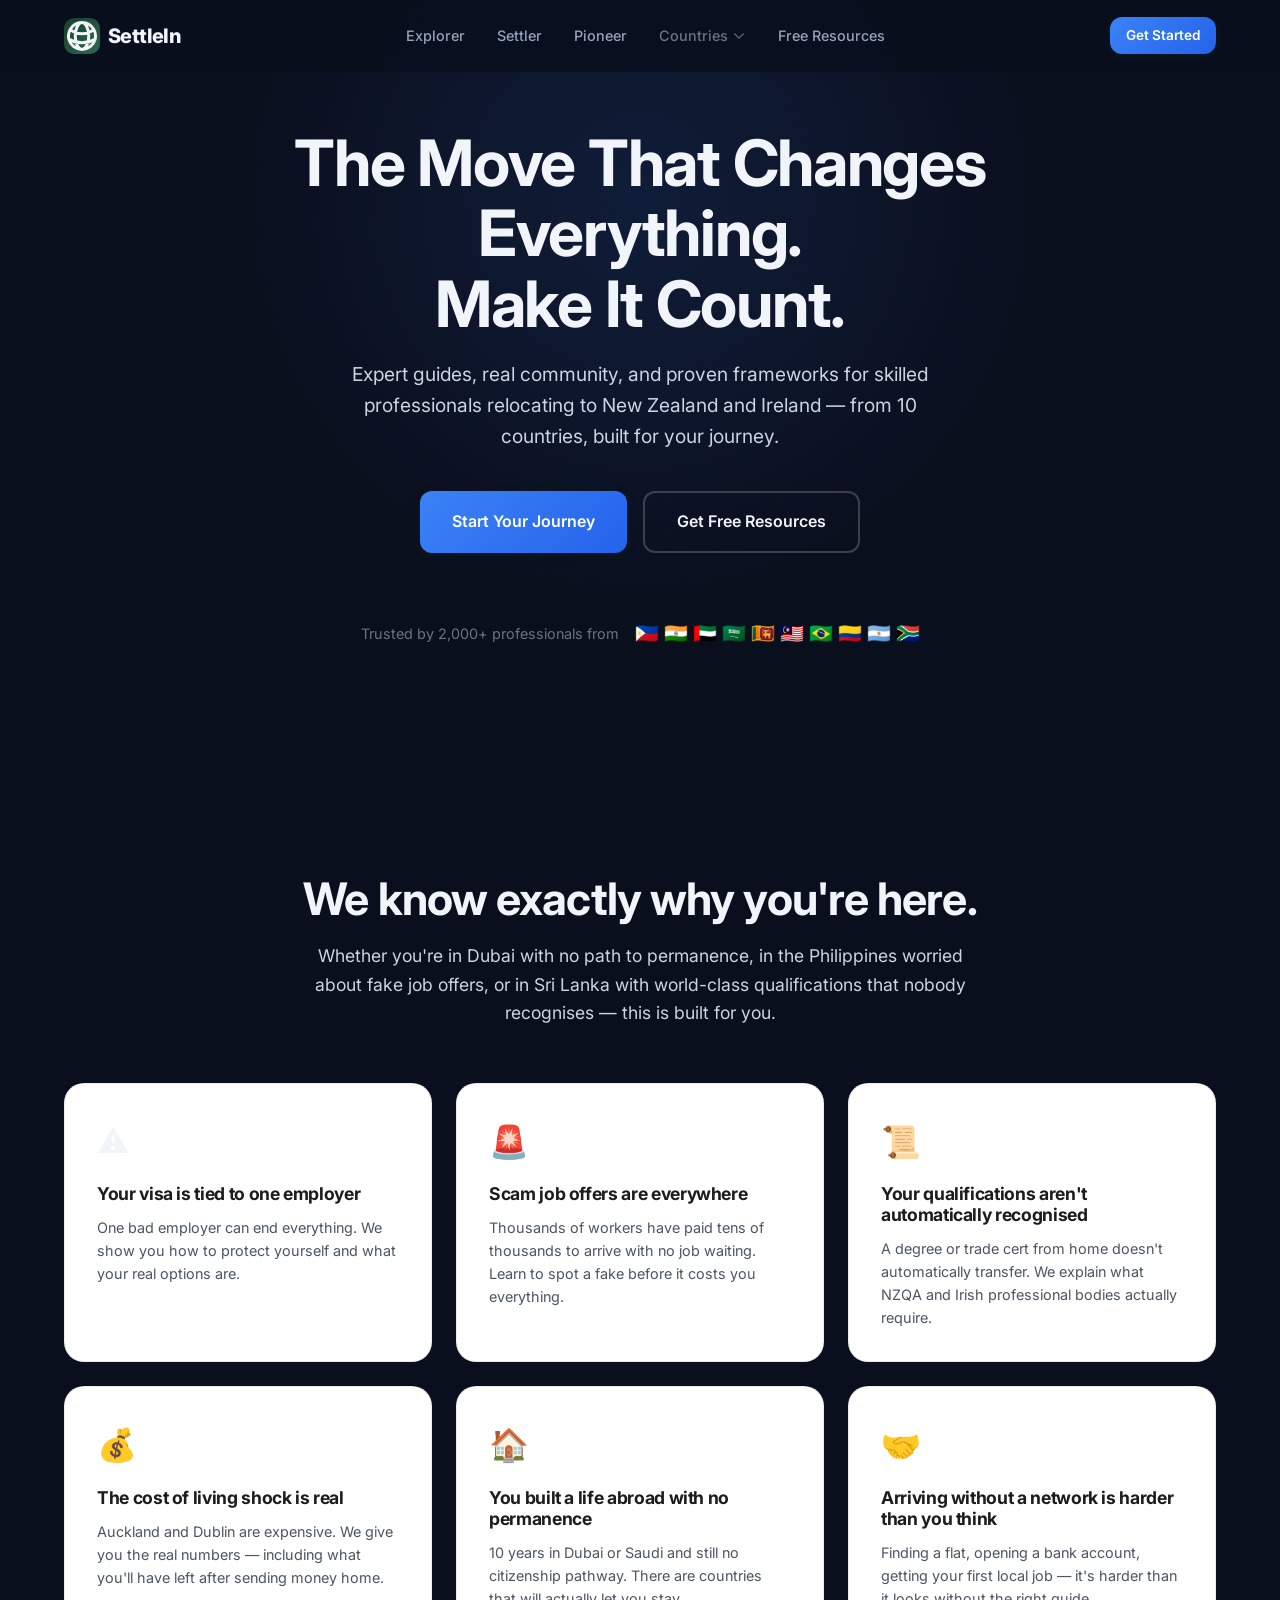
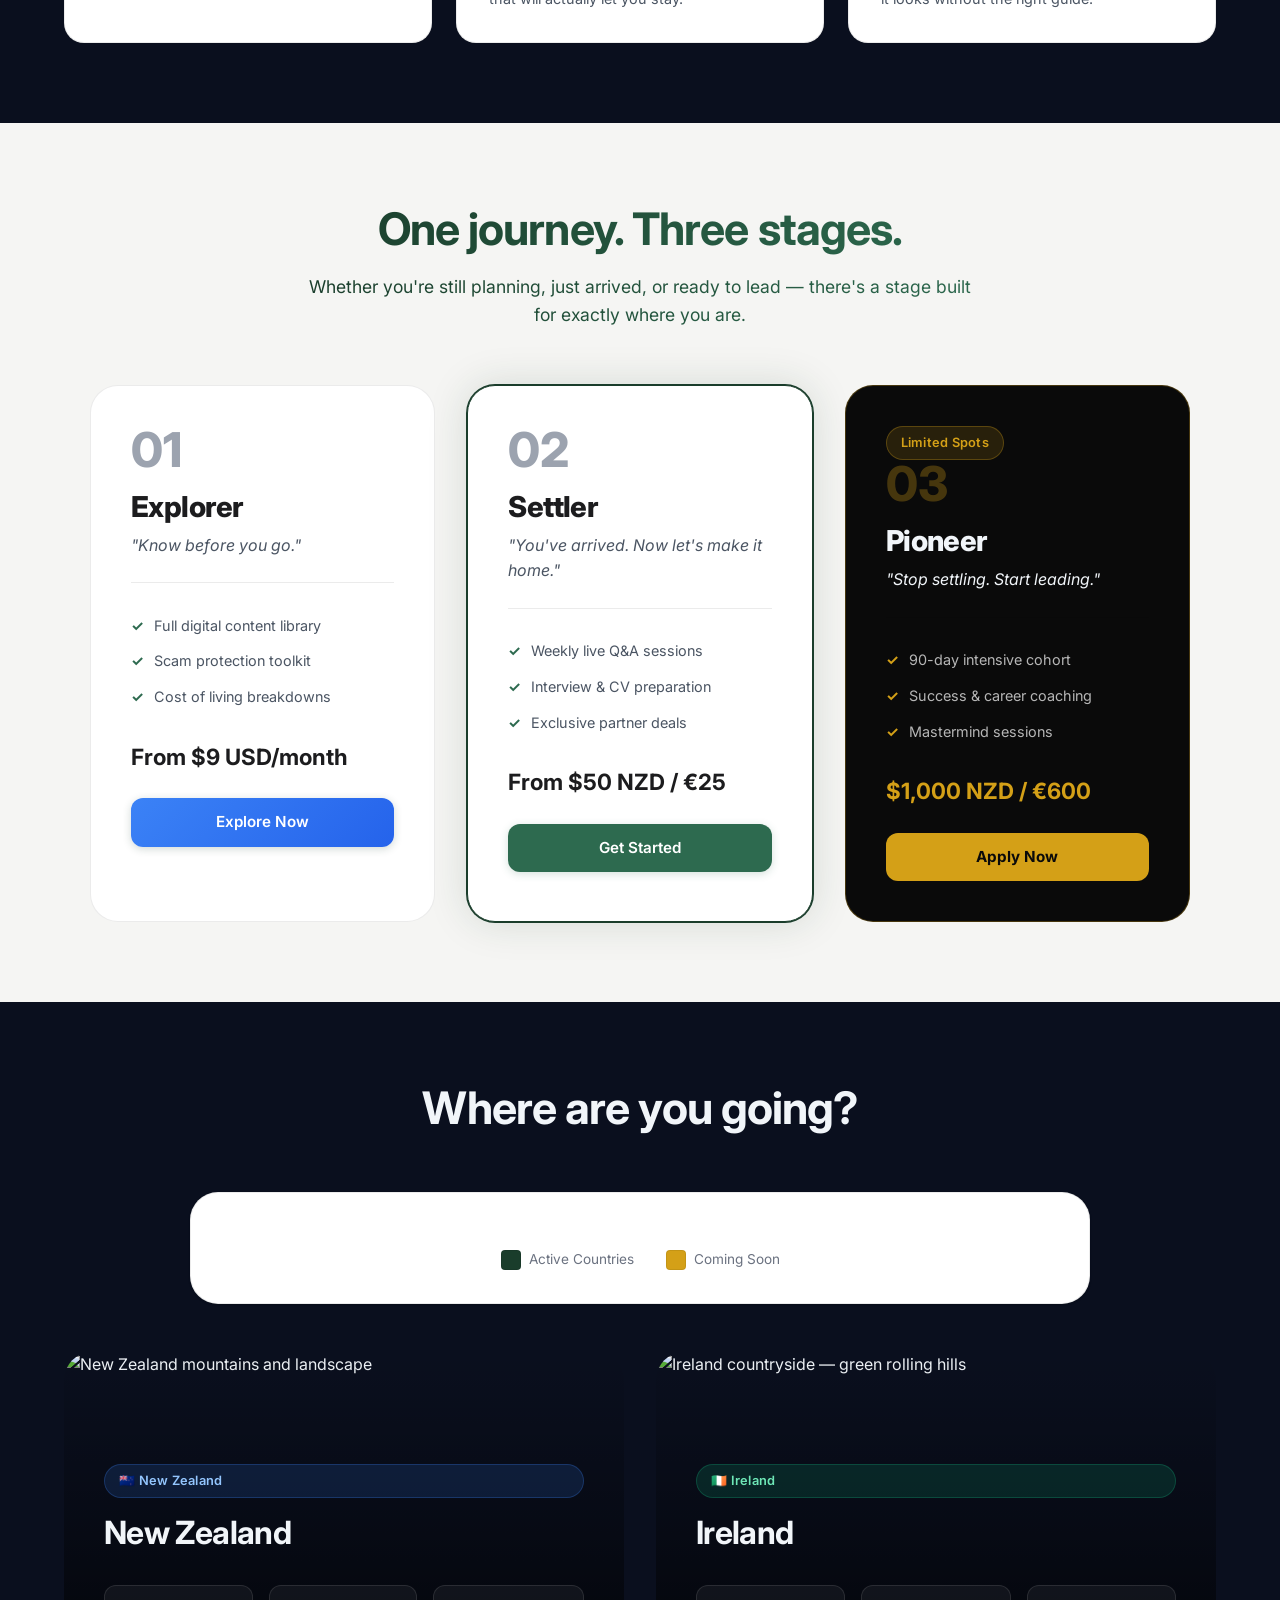
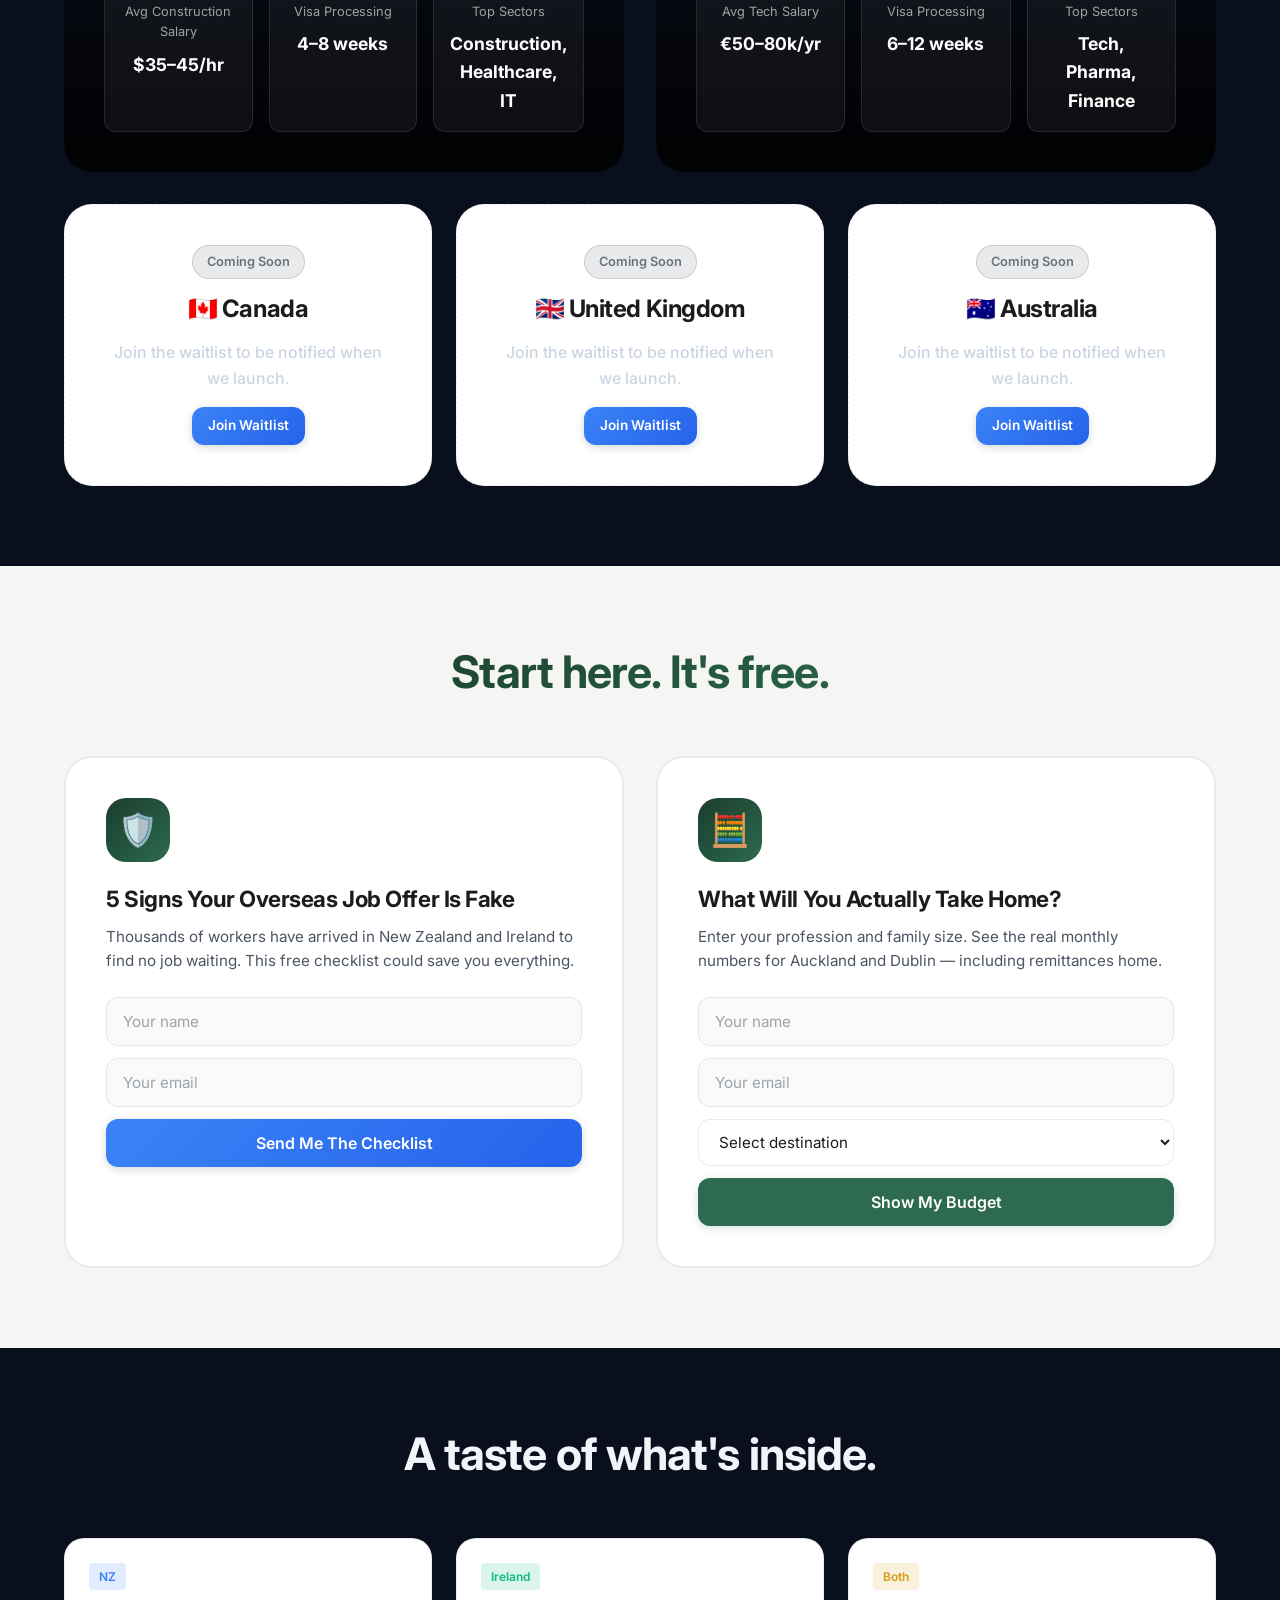
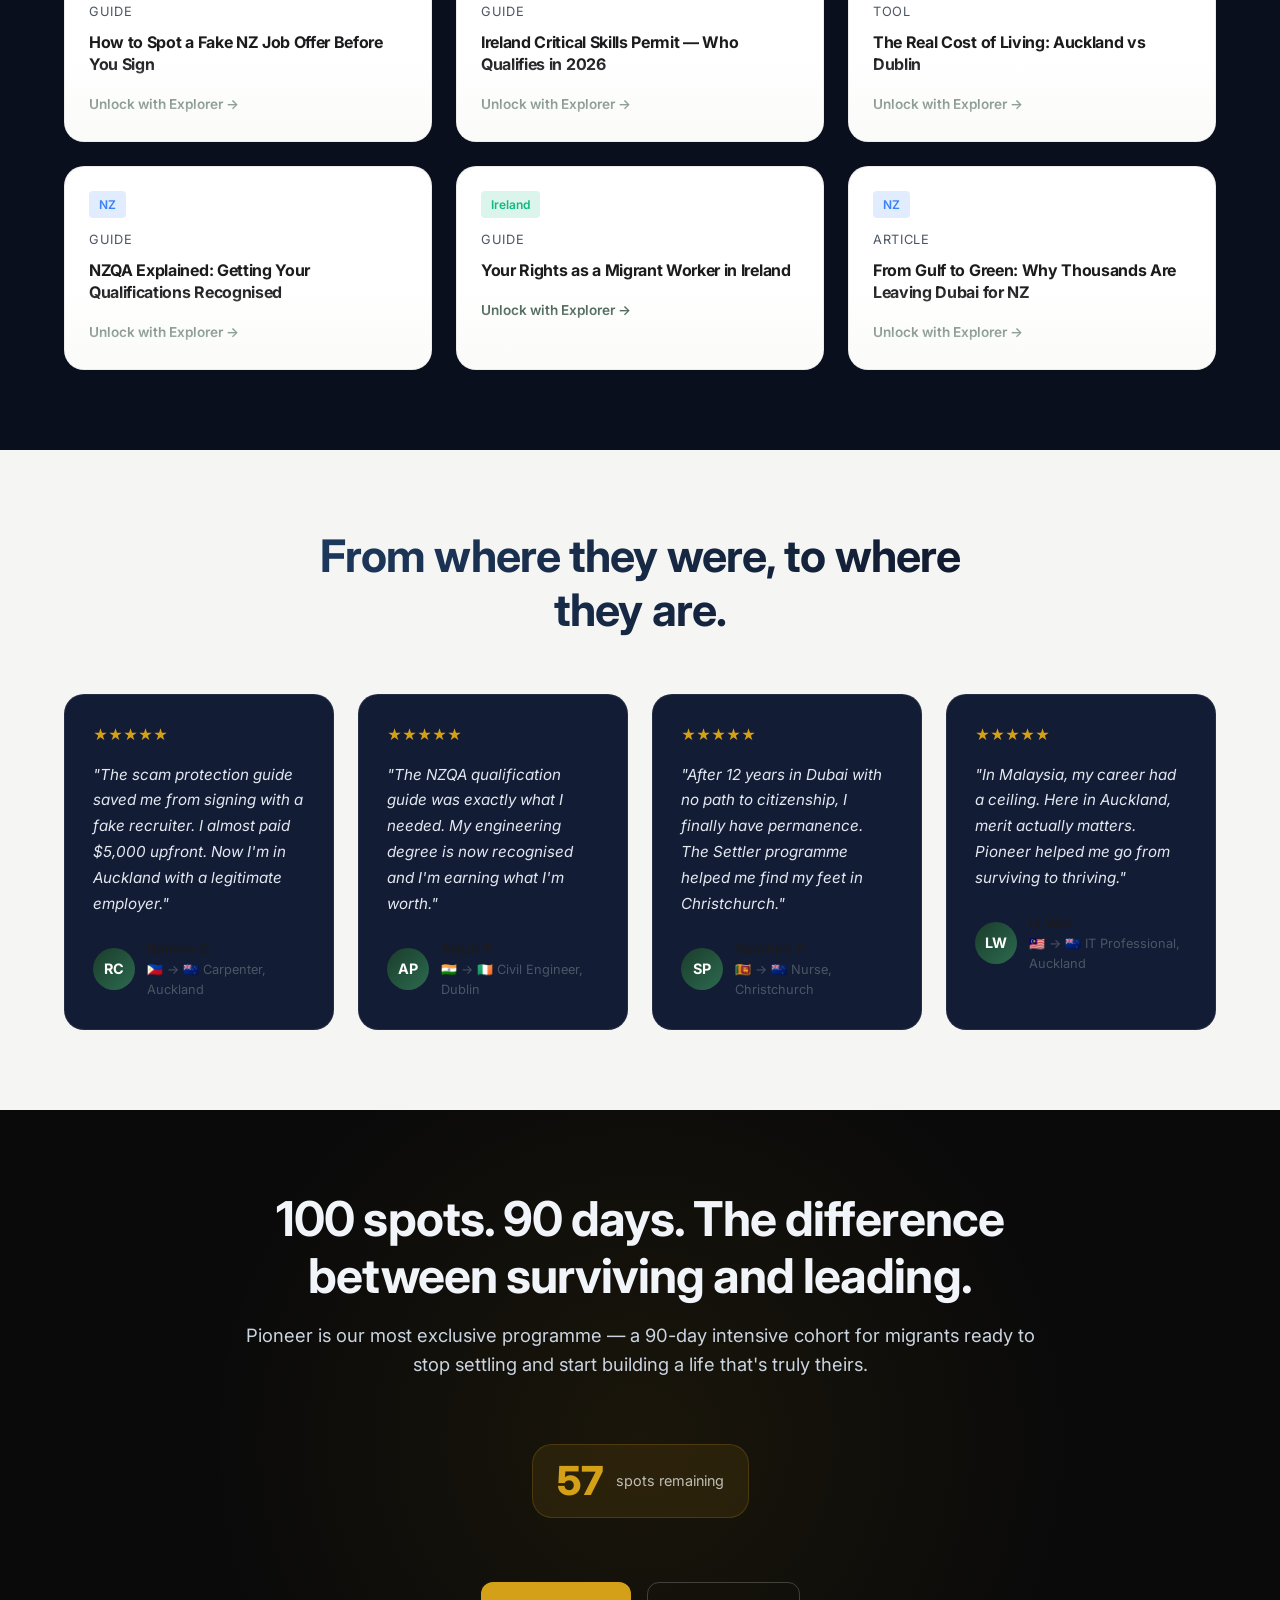
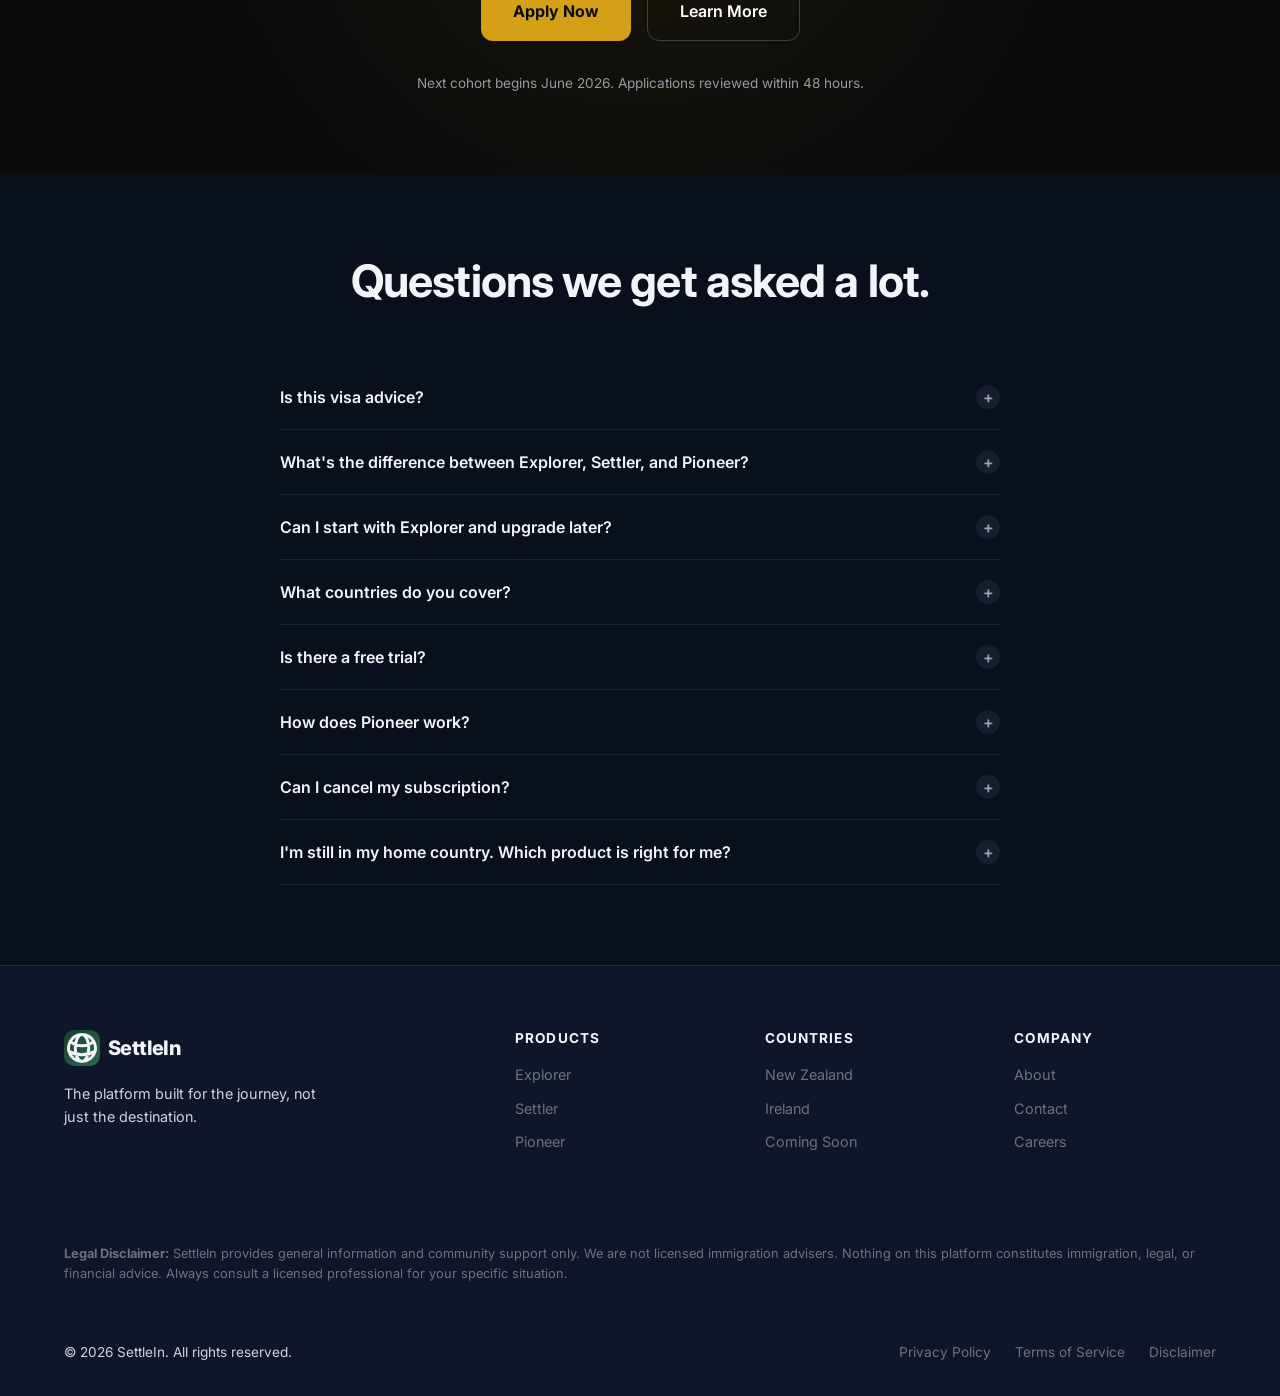
==== commit b01c5135: "Index file text colour changes" ====
--- a/index.html
+++ b/index.html
@@ -27,9 +27,9 @@
           <span>SettleIn</span>
         </a>
         <div class="nav-links">
-          <a href="explorer.html">Explorer</a>
-          <a href="settler.html">Settler</a>
-          <a href="pioneer.html">Pioneer</a>
+          <a href="#pricing-tiers">Explorer</a>
+          <a href="#pricing-tiers">Settler</a>
+          <a href="#pricing-tiers">Pioneer</a>
           <div class="nav-dropdown">
             <div class="nav-dropdown-toggle">
               Countries
@@ -50,9 +50,9 @@
         </button>
       </div>
       <div class="nav-mobile">
-        <a href="explorer.html">Explorer</a>
-        <a href="settler.html">Settler</a>
-        <a href="pioneer.html">Pioneer</a>
+        <a href="#pricing-tiers">Explorer</a>
+        <a href="#pricing-tiers">Settler</a>
+        <a href="#pricing-tiers">Pioneer</a>
         <a href="new-zealand.html">🇳🇿 New Zealand</a>
         <a href="ireland.html">🇮🇪 Ireland</a>
         <a href="#free-resources">Free Resources</a>
@@ -126,11 +126,11 @@
     </section>
 
     <!-- Section 3: The Journey (3 Products) -->
-    <section class="section" style="background:var(--color-bg-2)">
-      <div class="container">
-        <div class="section-header reveal">
-          <h2>One journey. Three stages.</h2>
-          <p>Whether you're still planning, just arrived, or ready to lead — there's a stage built for exactly where you are.</p>
+    <section class="section" id="pricing-tiers" style="background:var(--color-bg-2)">
+      <div class="container">
+        <div class="section-header reveal">
+          <h2 class="text-gradient">One journey. Three stages.</h2>
+          <p class="text-gradient">Whether you're still planning, just arrived, or ready to lead — there's a stage built for exactly where you are.</p>
         </div>
         <div class="journey-cards">
           <!-- Explorer -->
@@ -248,24 +248,24 @@
         
         <!-- Coming Soon Countries -->
         <div class="grid-3" style="margin-top:2rem">
-          <div class="coming-soon-card reveal">
-            <span class="coming-soon-badge">Coming Soon</span>
-            <h3>🇨🇦 Canada</h3>
-            <p>Join the waitlist to be notified when we launch.</p>
-            <a href="#" class="btn btn-outline btn-sm">Join Waitlist</a>
-          </div>
-          <div class="coming-soon-card reveal">
-            <span class="coming-soon-badge">Coming Soon</span>
-            <h3>🇬🇧 United Kingdom</h3>
-            <p>Join the waitlist to be notified when we launch.</p>
-            <a href="#" class="btn btn-outline btn-sm">Join Waitlist</a>
-          </div>
-          <div class="coming-soon-card reveal">
-            <span class="coming-soon-badge">Coming Soon</span>
-            <h3>🇦🇺 Australia</h3>
-            <p>Join the waitlist to be notified when we launch.</p>
-            <a href="#" class="btn btn-outline btn-sm">Join Waitlist</a>
-          </div>
+            <div class="coming-soon-card reveal">
+              <span class="coming-soon-badge">Coming Soon</span>
+              <h3>🇨🇦 Canada</h3>
+              <p>Join the waitlist to be notified when we launch.</p>
+              <a href="#" class="btn btn-primary btn-sm">Join Waitlist</a>
+            </div>
+            <div class="coming-soon-card reveal">
+              <span class="coming-soon-badge">Coming Soon</span>
+              <h3>🇬🇧 United Kingdom</h3>
+              <p>Join the waitlist to be notified when we launch.</p>
+              <a href="#" class="btn btn-primary btn-sm">Join Waitlist</a>
+            </div>
+            <div class="coming-soon-card reveal">
+              <span class="coming-soon-badge">Coming Soon</span>
+              <h3>🇦🇺 Australia</h3>
+              <p>Join the waitlist to be notified when we launch.</p>
+              <a href="#" class="btn btn-primary btn-sm">Join Waitlist</a>
+            </div>
         </div>
       </div>
     </section>
@@ -274,7 +274,7 @@
     <section class="section" id="free-resources" style="background:var(--color-bg-2)">
       <div class="container">
         <div class="section-header reveal">
-          <h2>Start here. It's free.</h2>
+          <h2 class="text-gradient">Start here. It's free.</h2>
         </div>
         <div class="grid-2">
           <!-- Scam Protection Checklist -->
@@ -368,7 +368,7 @@
     <section class="section" style="background:var(--color-bg-2)">
       <div class="container">
         <div class="section-header reveal">
-          <h2>From where they were, to where they are.</h2>
+          <h2 class="text-gradient-navy">From where they were, to where they are.</h2>
         </div>
         <div class="grid-4">
           <div class="testimonial-card reveal">
--- a/css/style.css
+++ b/css/style.css
@@ -87,6 +87,13 @@
 
 .text-gradient {
   background: linear-gradient(135deg, var(--color-primary) 0%, var(--color-emerald) 100%);
+  -webkit-background-clip: text;
+  -webkit-text-fill-color: transparent;
+  background-clip: text;
+}
+
+.text-gradient-navy {
+  background: linear-gradient(135deg, #1e3a5f 0%, #0f172a 100%);
   -webkit-background-clip: text;
   -webkit-text-fill-color: transparent;
   background-clip: text;
@@ -1681,6 +1688,12 @@
 
 .coming-soon-card h3 {
   margin-bottom: 1rem;
+  color: #1c1c1e;
+}
+
+.coming-soon-card p {
+  color: #1c1c1e;
+  font-weight: 500;
 }
 
 .coming-soon-card .btn {
@@ -1966,7 +1979,8 @@
 body.legacy-dark-theme .journey-card:not(.pioneer-card) h3,
 body.legacy-dark-theme .lead-magnet-card h3,
 body.legacy-dark-theme .content-preview-card h4,
-body.legacy-dark-theme .testimonial-name {
+body.legacy-dark-theme .testimonial-name,
+body.legacy-dark-theme .coming-soon-card h3 {
   color: #1c1c1e !important;
 }
 
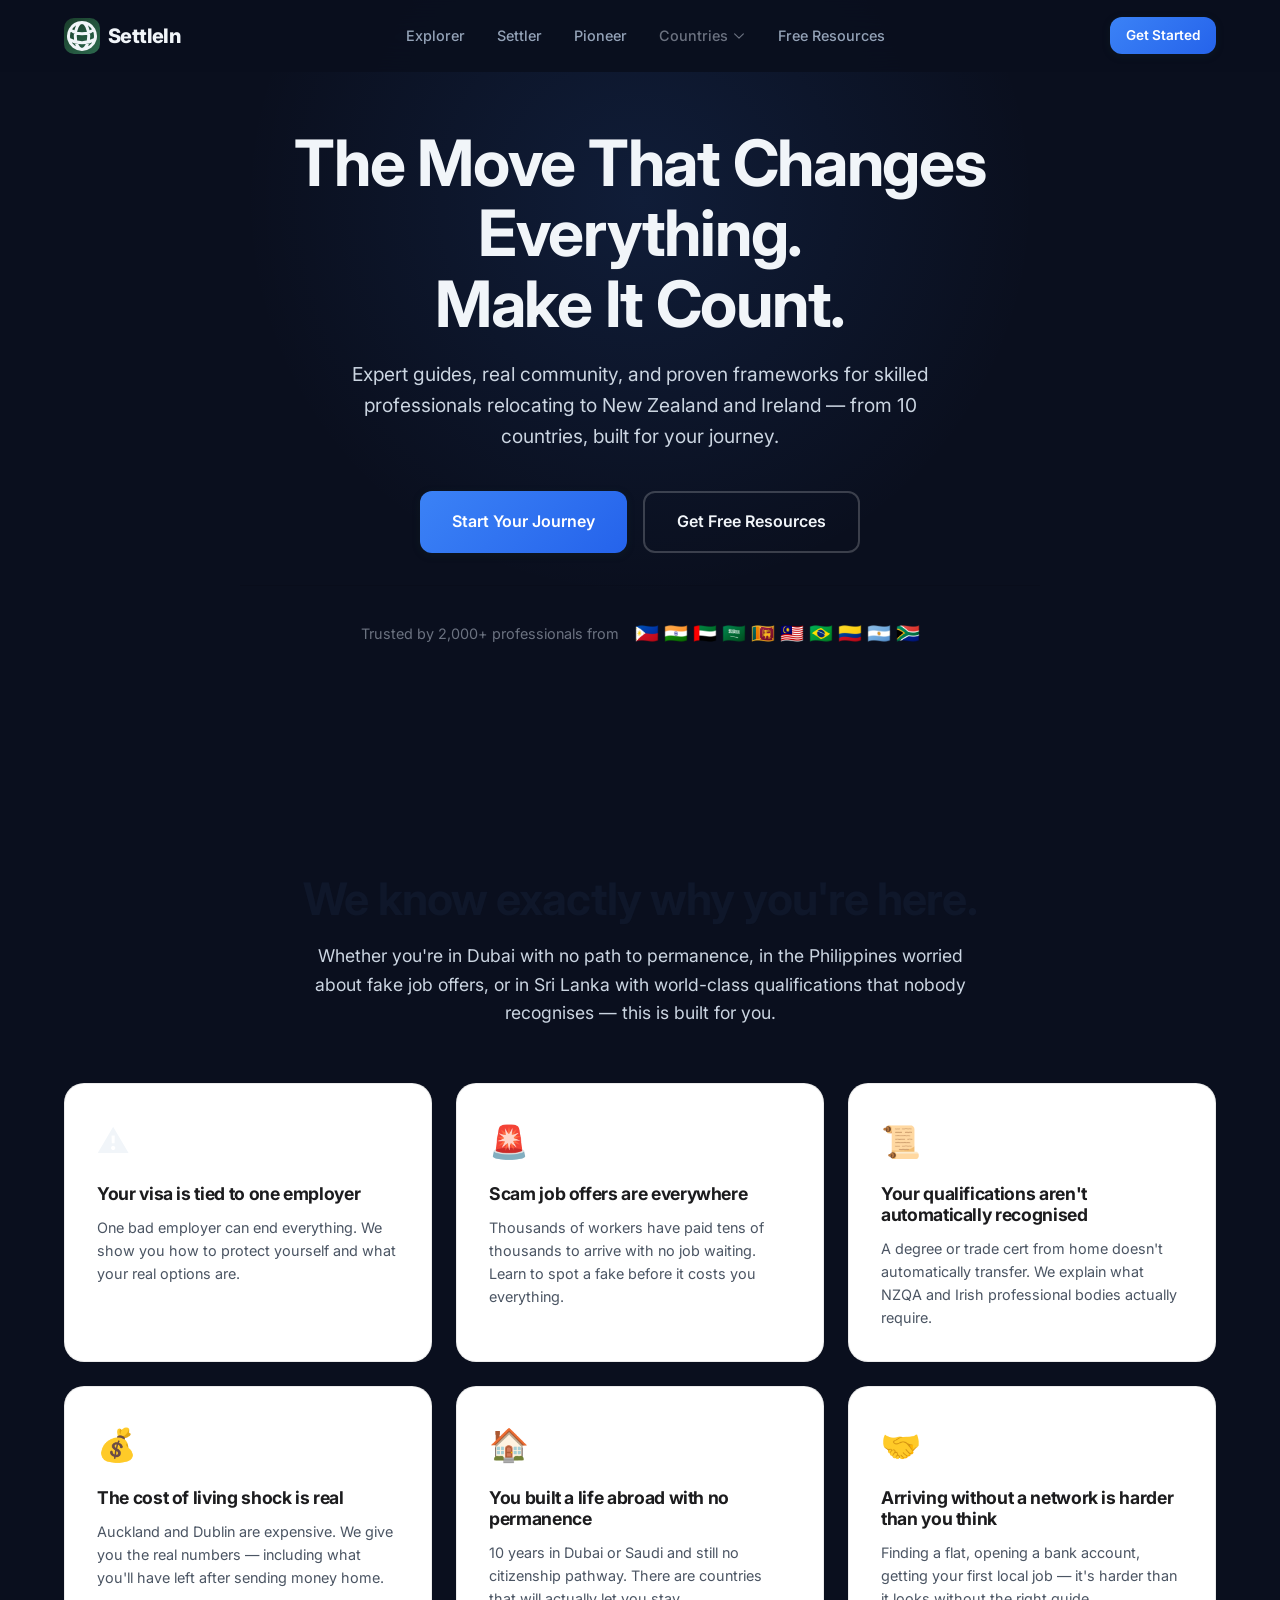
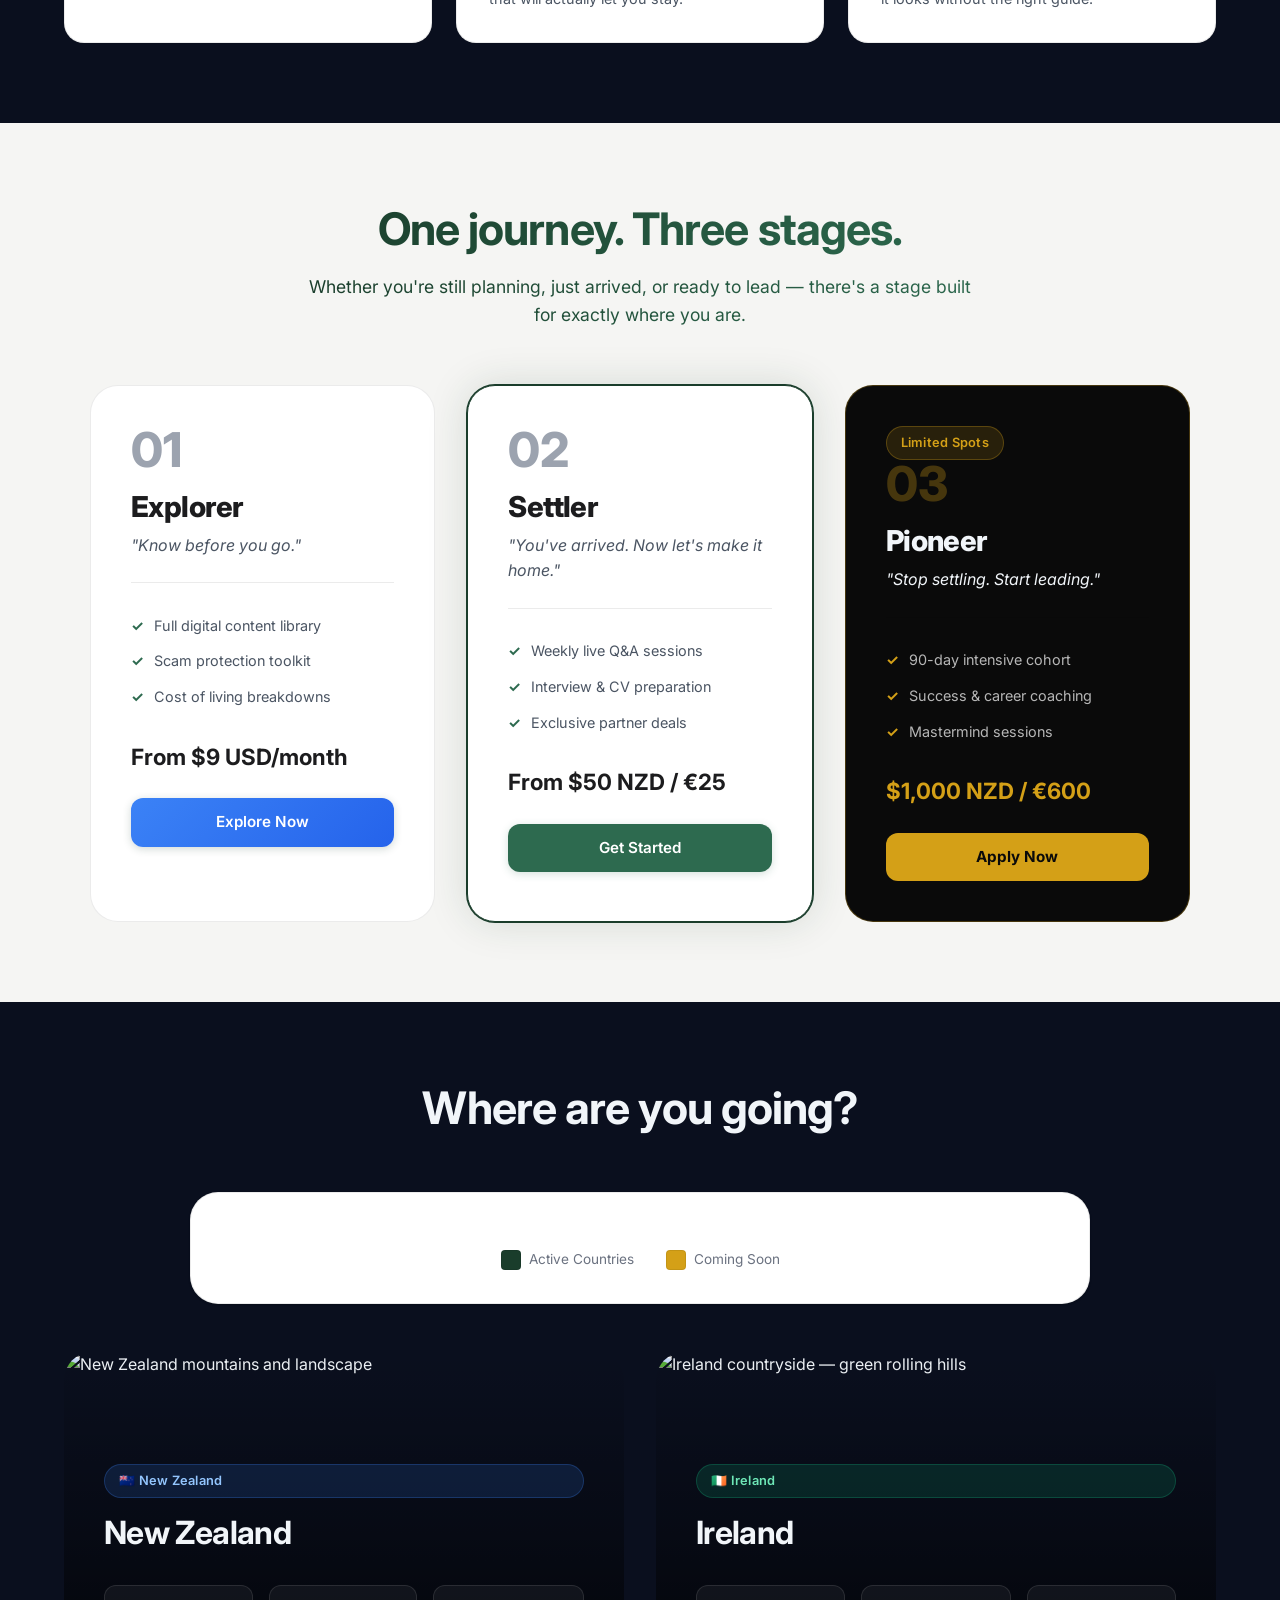
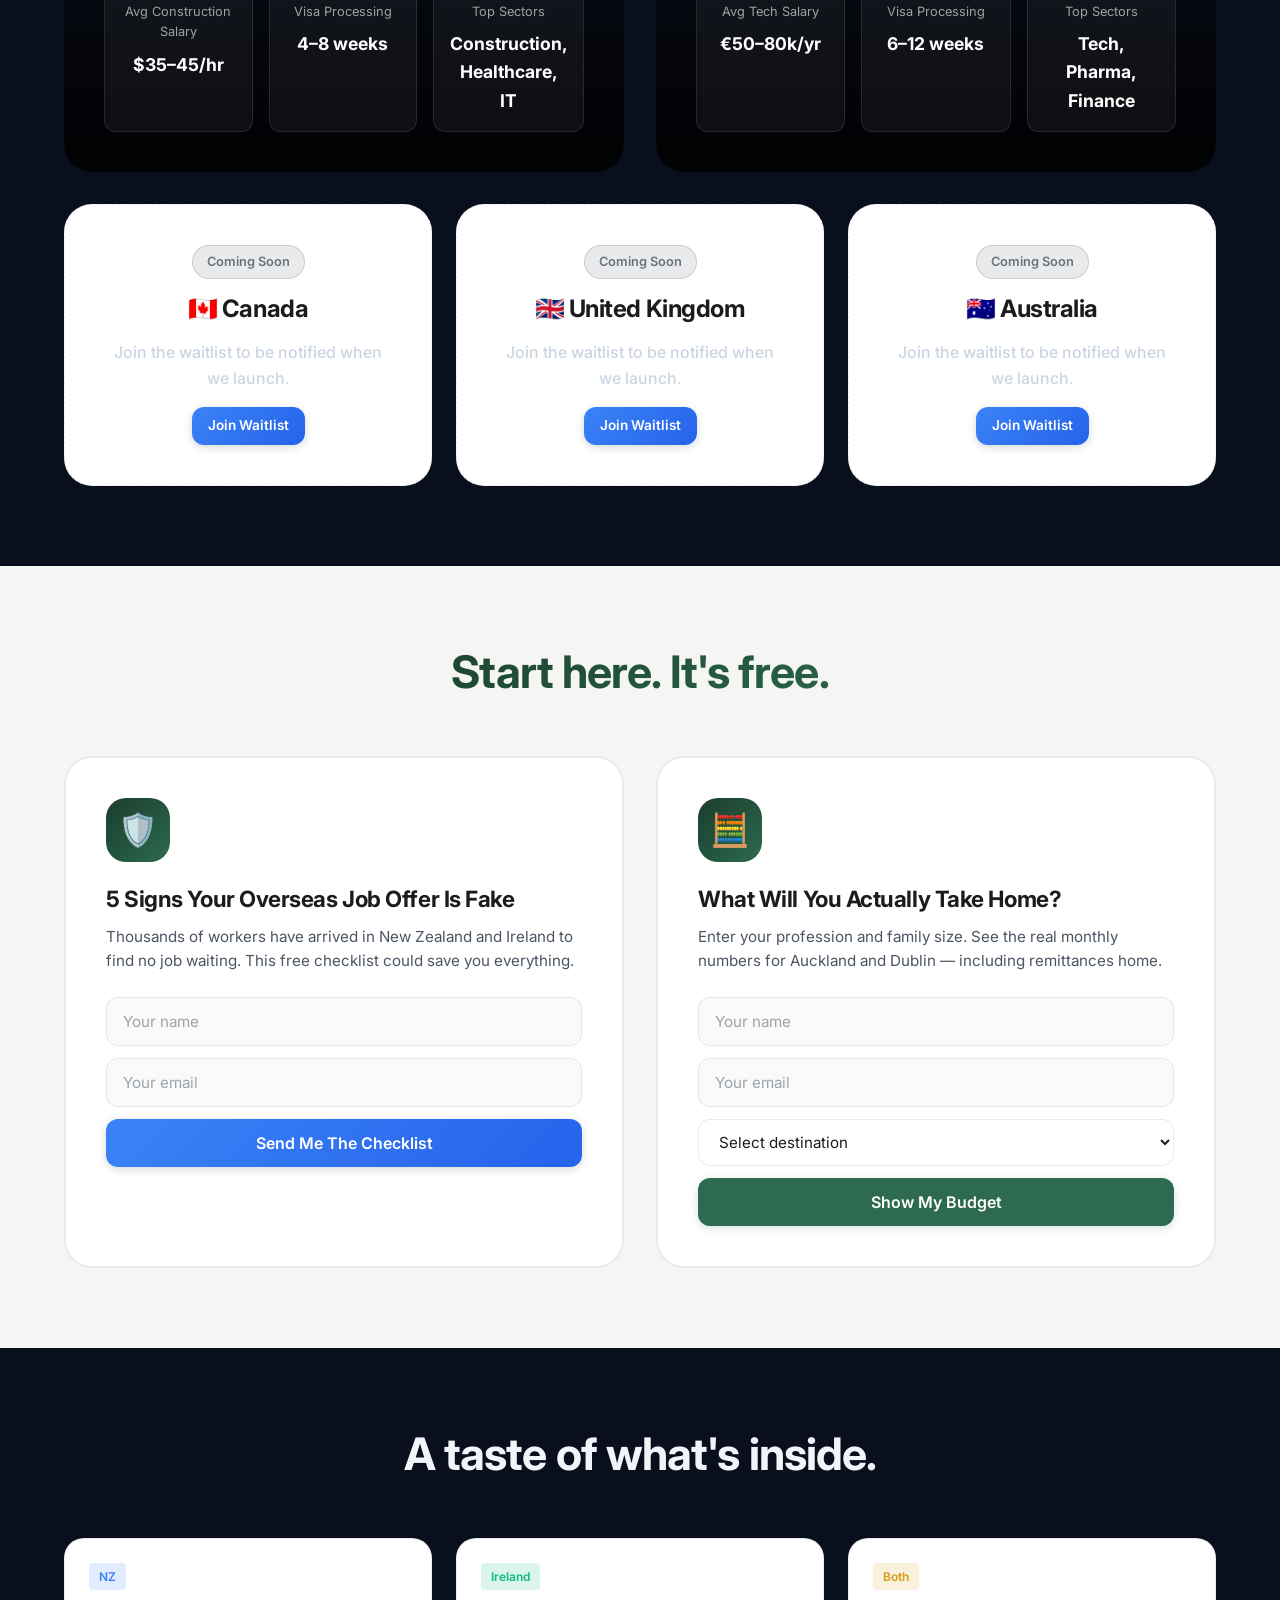
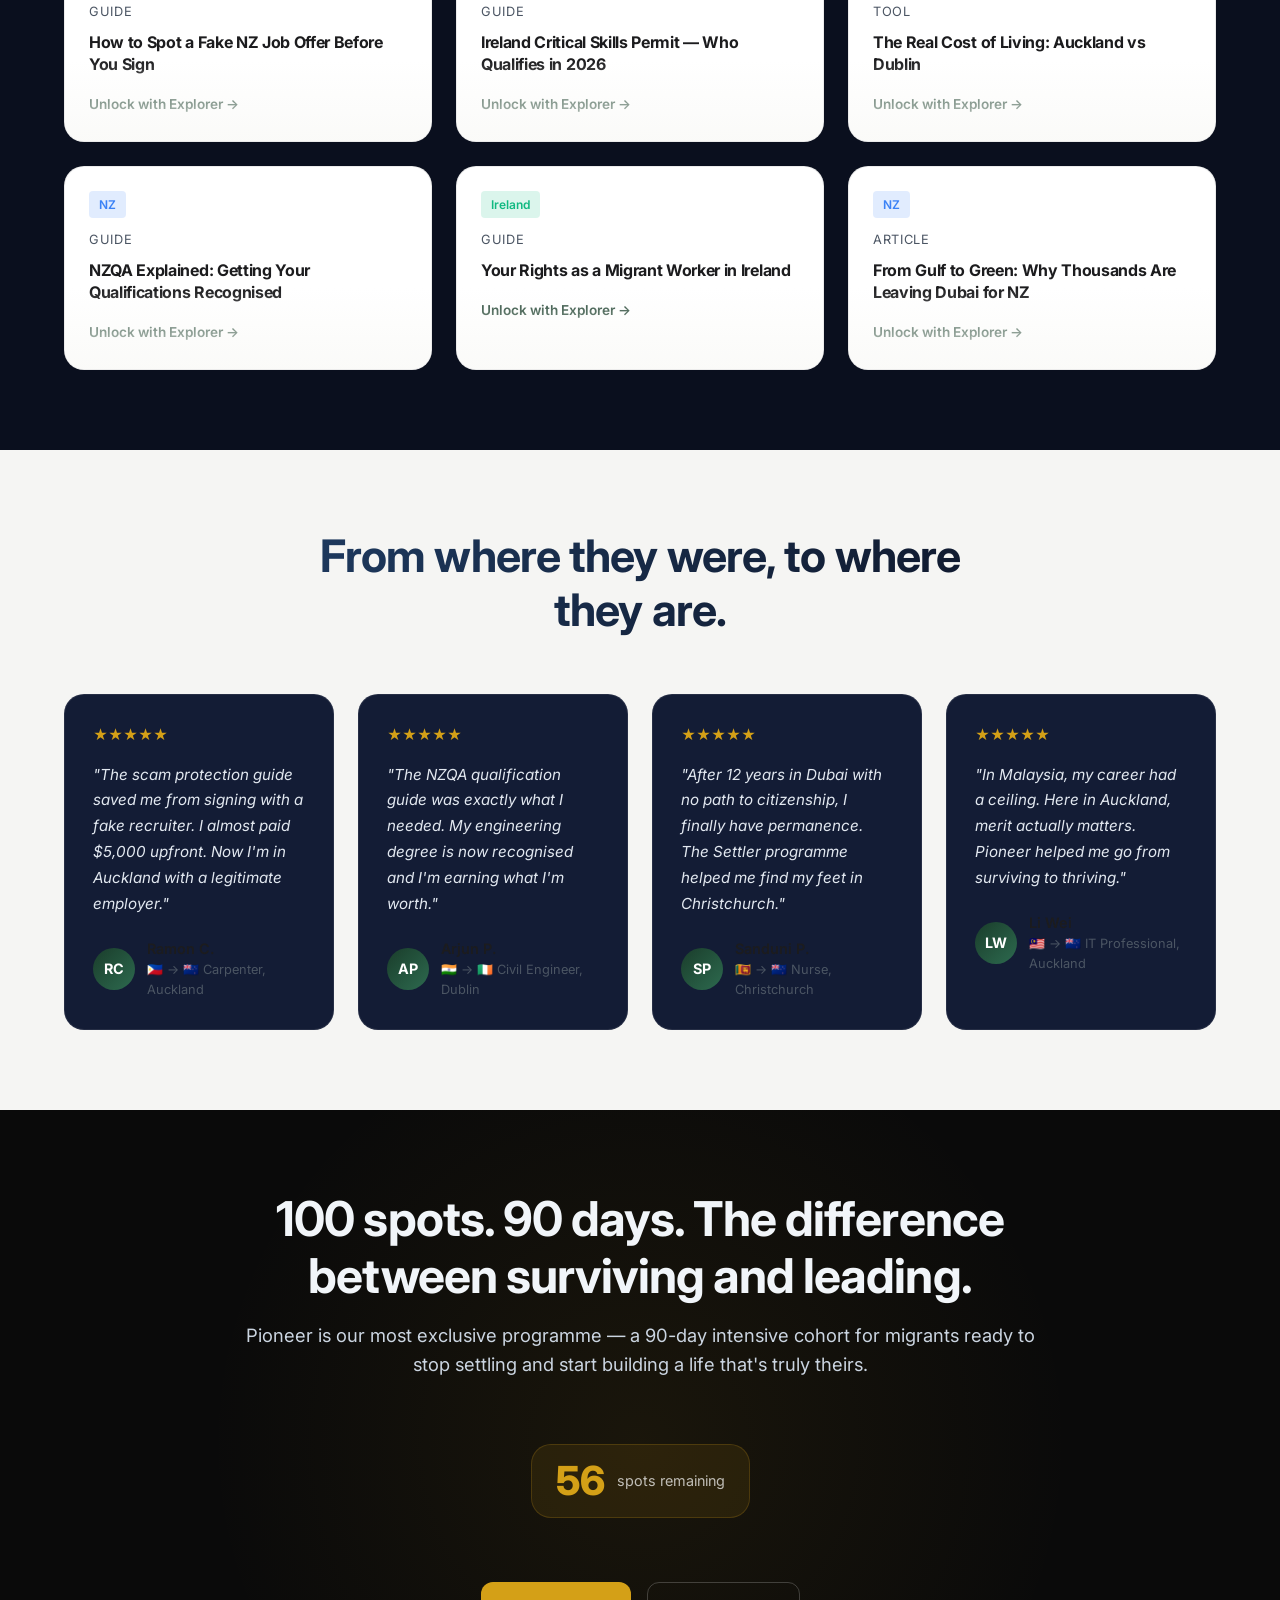
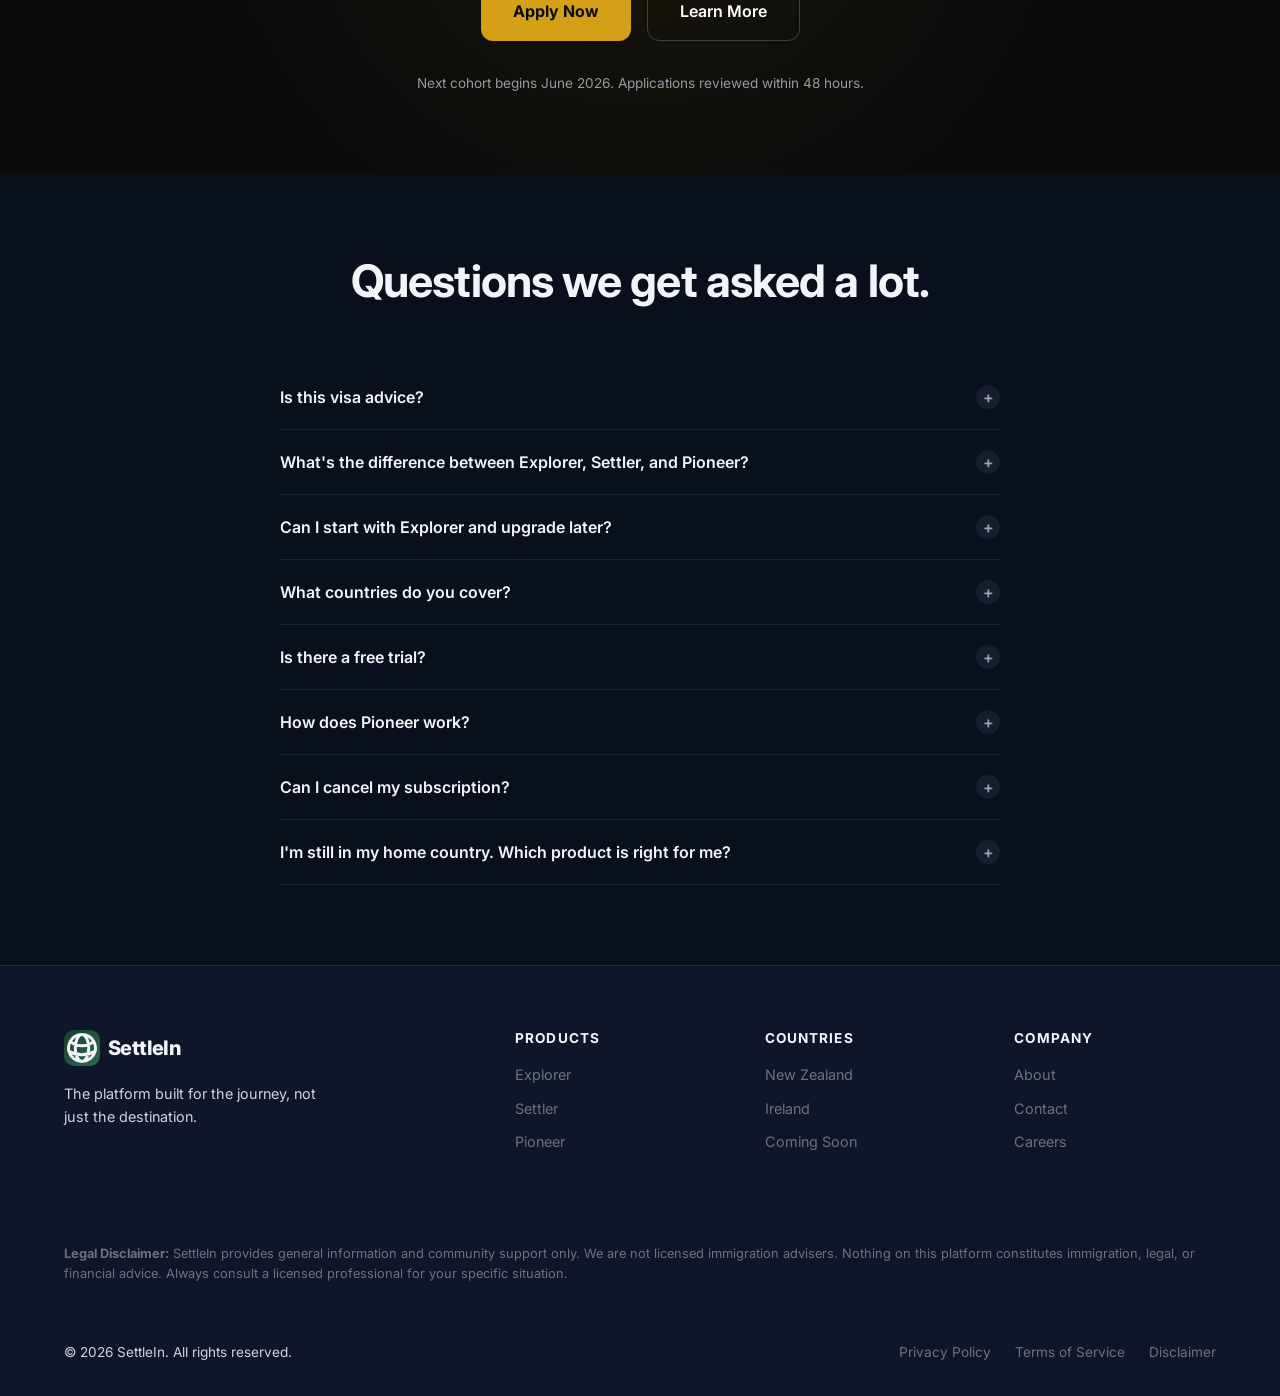
==== commit 21193d3b: "update site" ====
--- a/index.html
+++ b/index.html
@@ -86,8 +86,8 @@
     <!-- Section 2: Pain Points -->
     <section class="section">
       <div class="container">
-        <div class="section-header reveal">
-          <h2>We know exactly why you're here.</h2>
+          <div class="section-header reveal">
+            <h2 class="heading-dark">We know exactly why you're here.</h2>
           <p>Whether you're in Dubai with no path to permanence, in the Philippines worried about fake job offers, or in Sri Lanka with world-class qualifications that nobody recognises — this is built for you.</p>
         </div>
         <div class="pain-points-grid">
--- a/css/style.css
+++ b/css/style.css
@@ -1005,6 +1005,14 @@
 /* ---------- Utility ---------- */
 .text-center { text-align: center; }
 .text-muted   { color: var(--color-text-muted); }
+
+.heading-dark {
+  color: #0f172a !important;
+}
+
+.heading-dark-navy {
+  color: #1e3a5f !important;
+}
 .mt-1  { margin-top: 0.5rem; }
 .mt-2  { margin-top: 1rem; }
 .mt-3  { margin-top: 1.5rem; }
